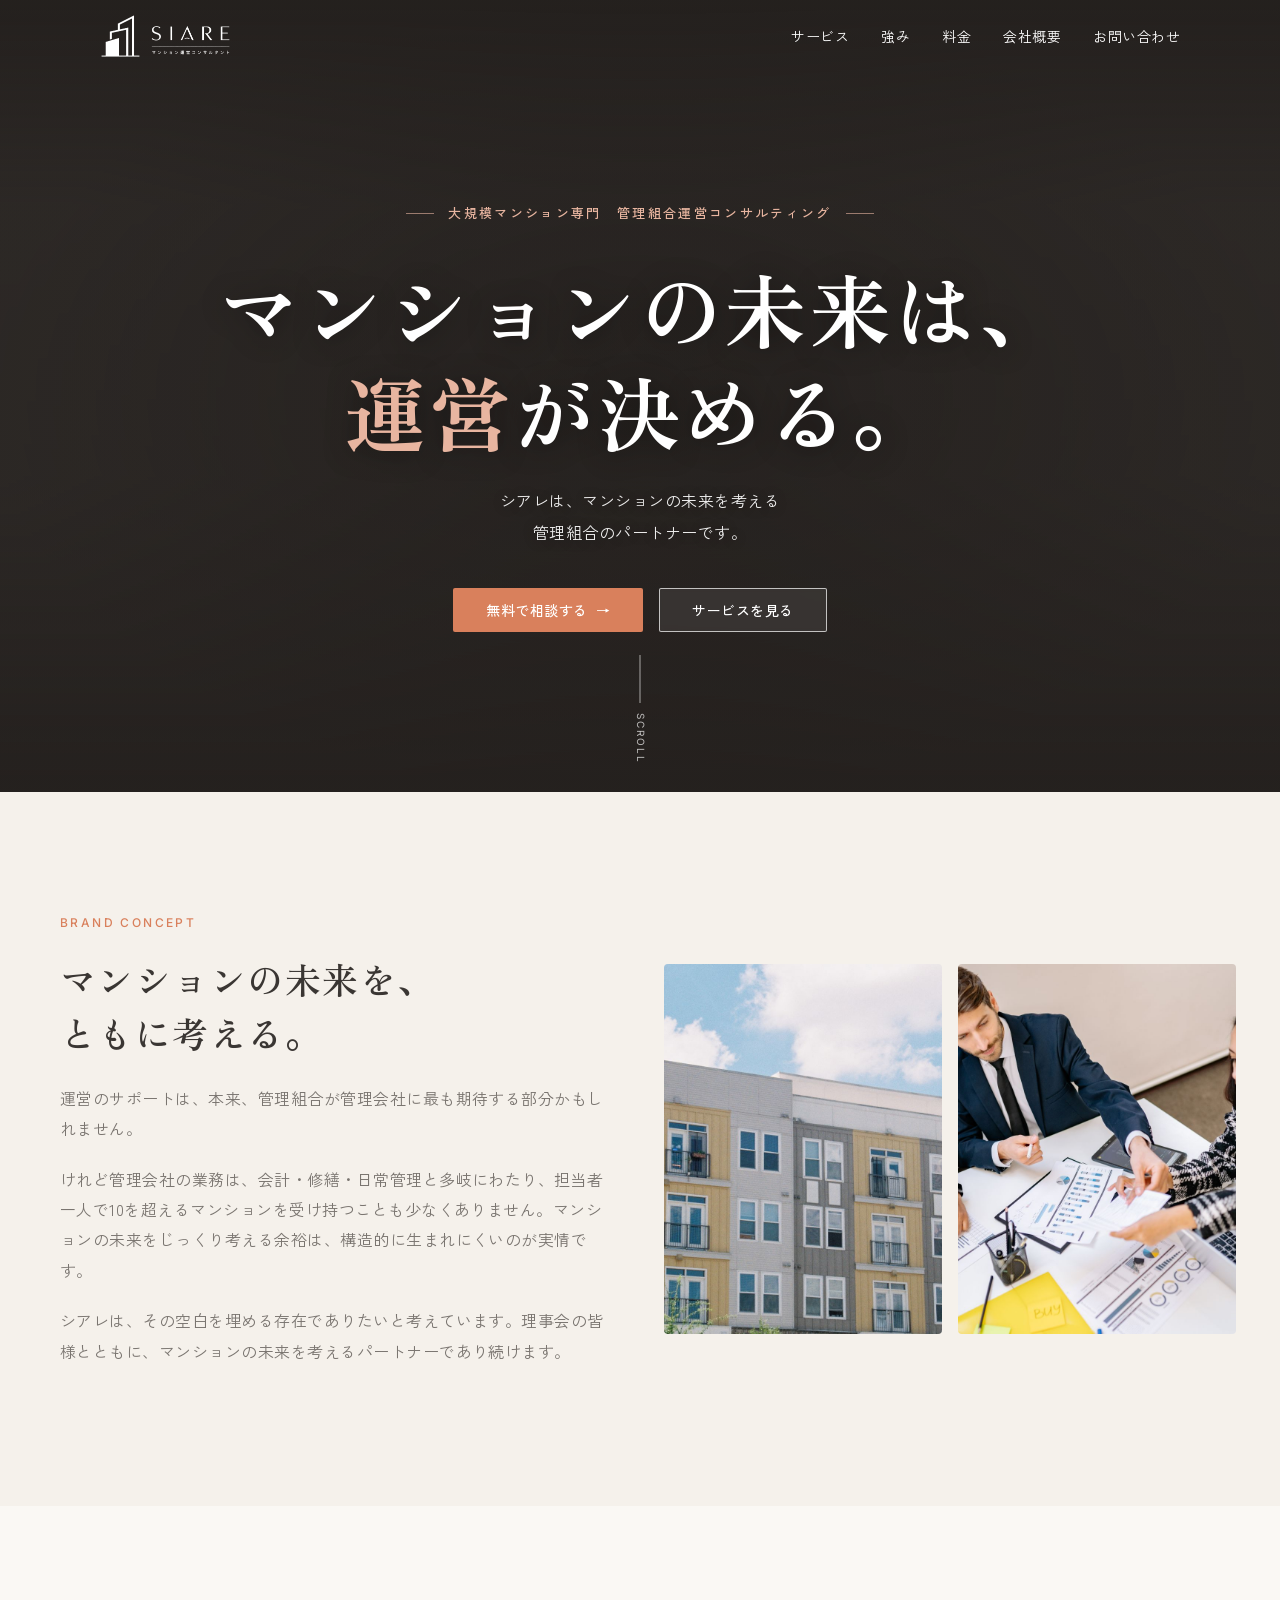
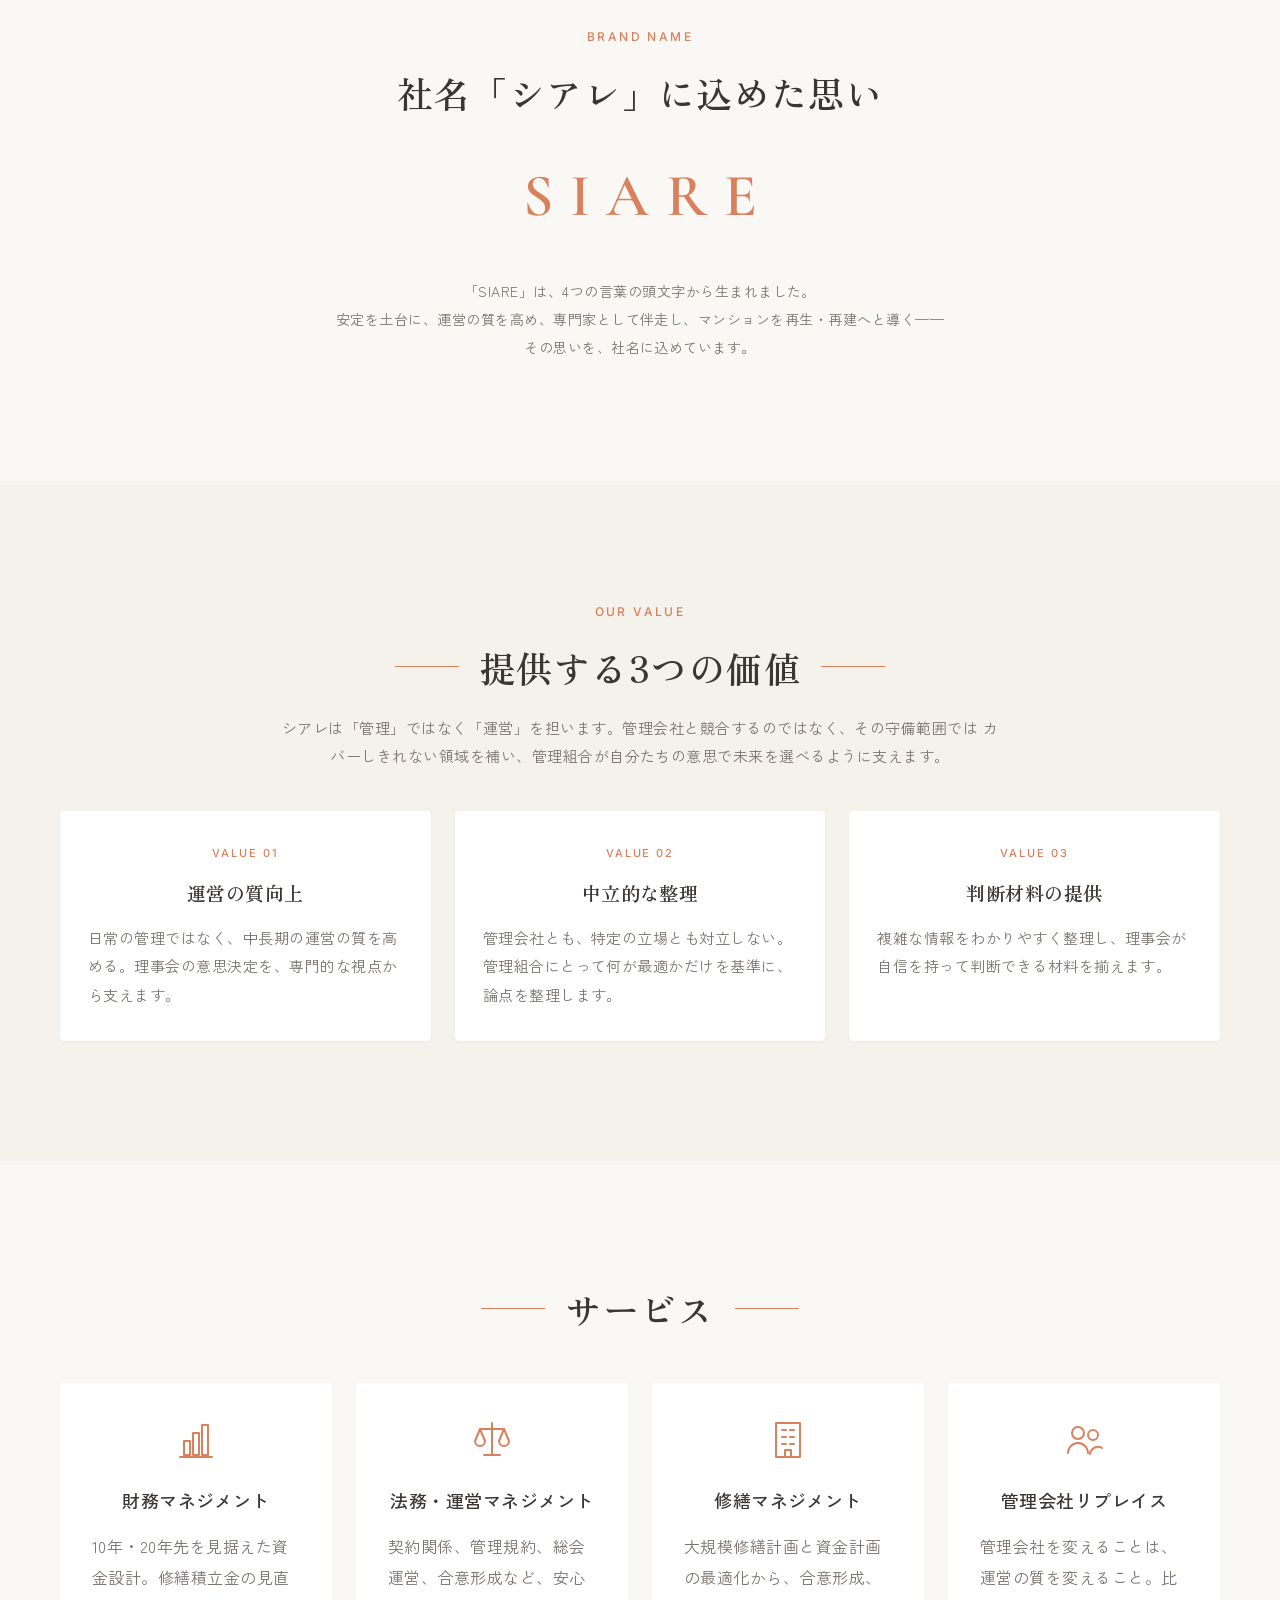
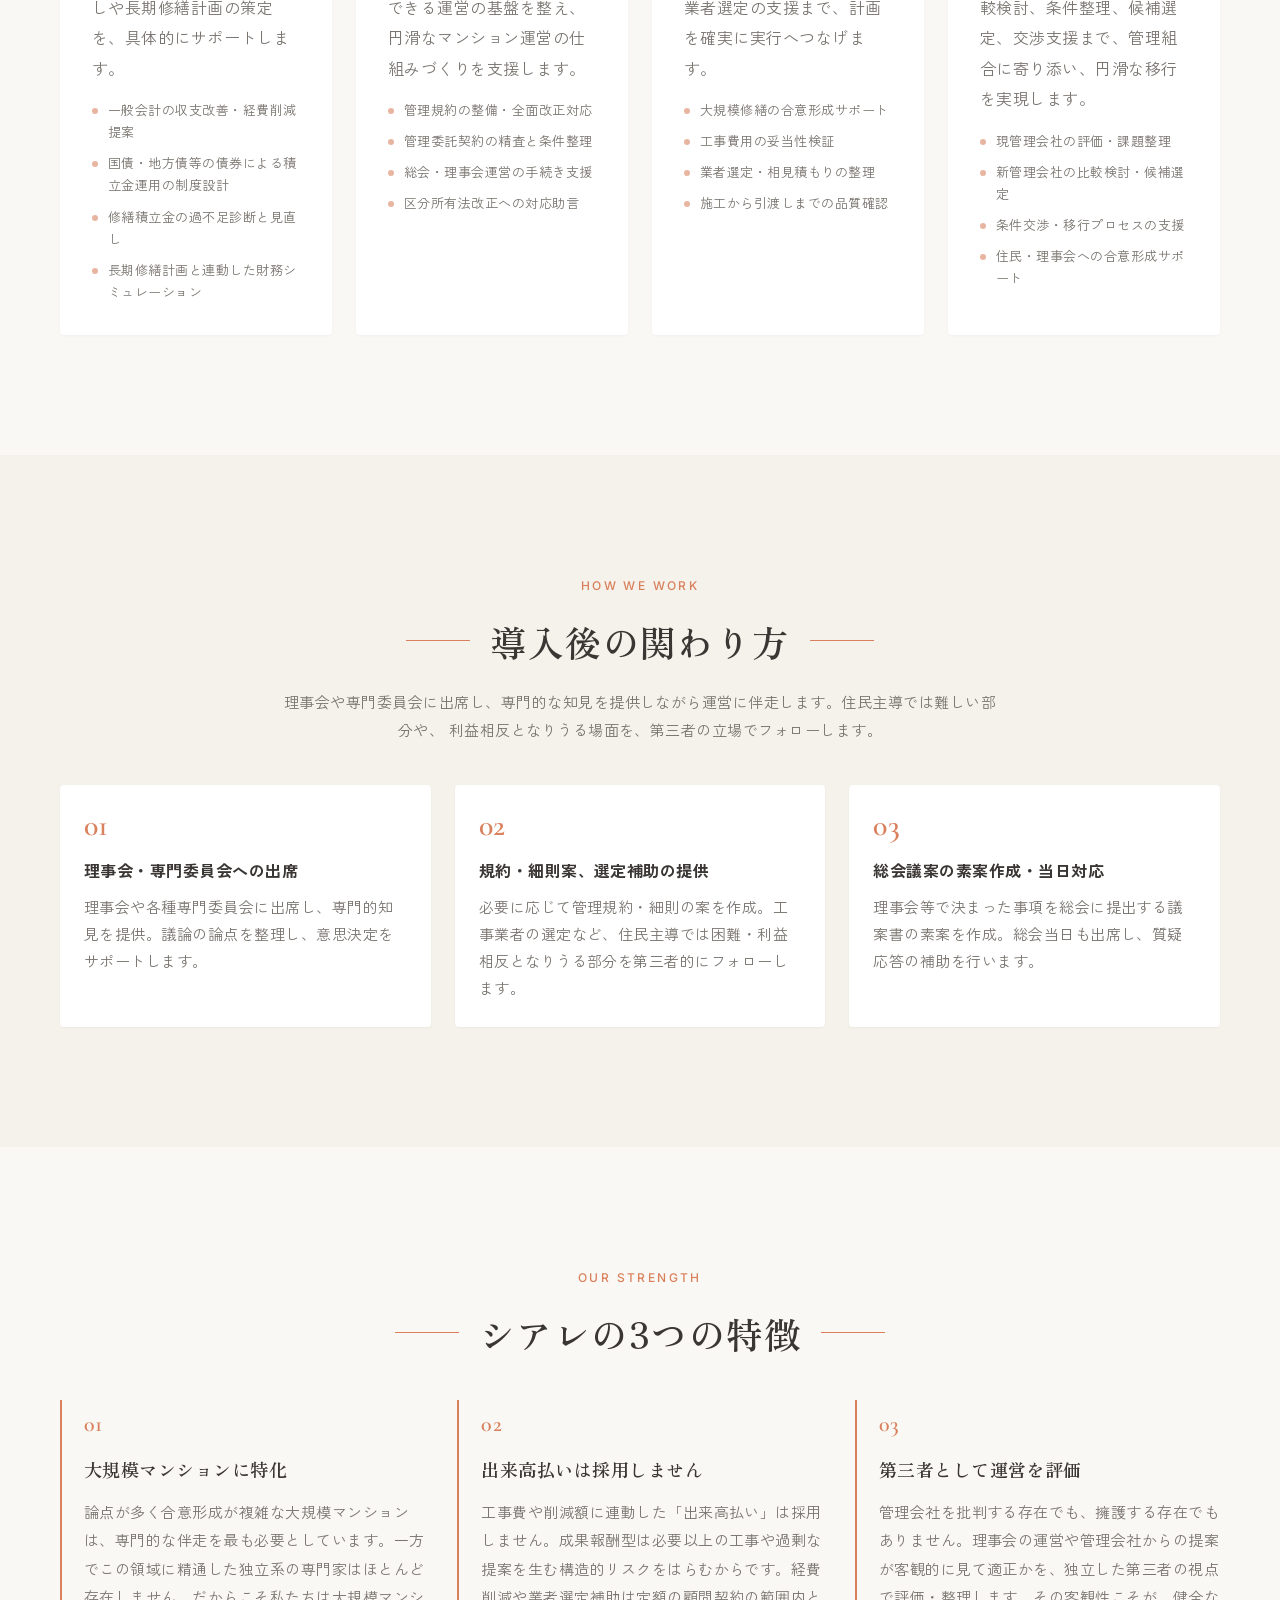
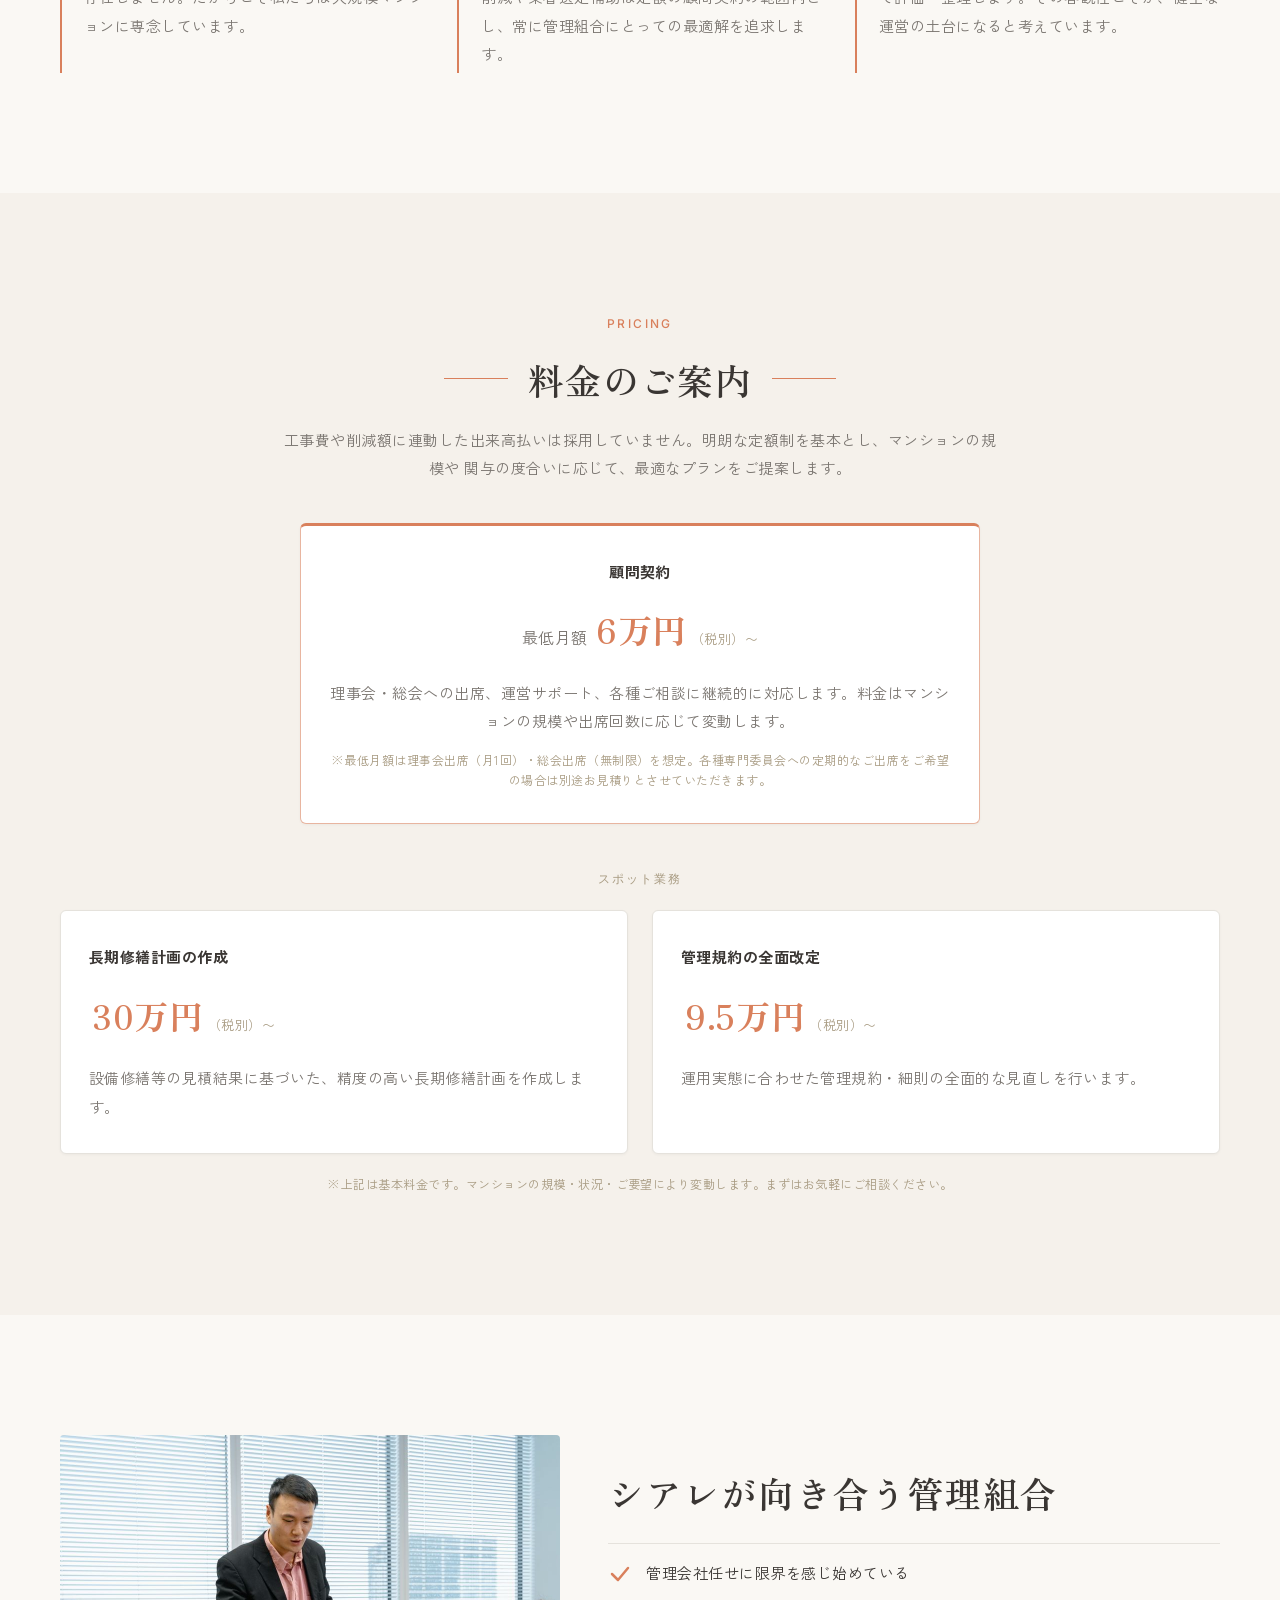
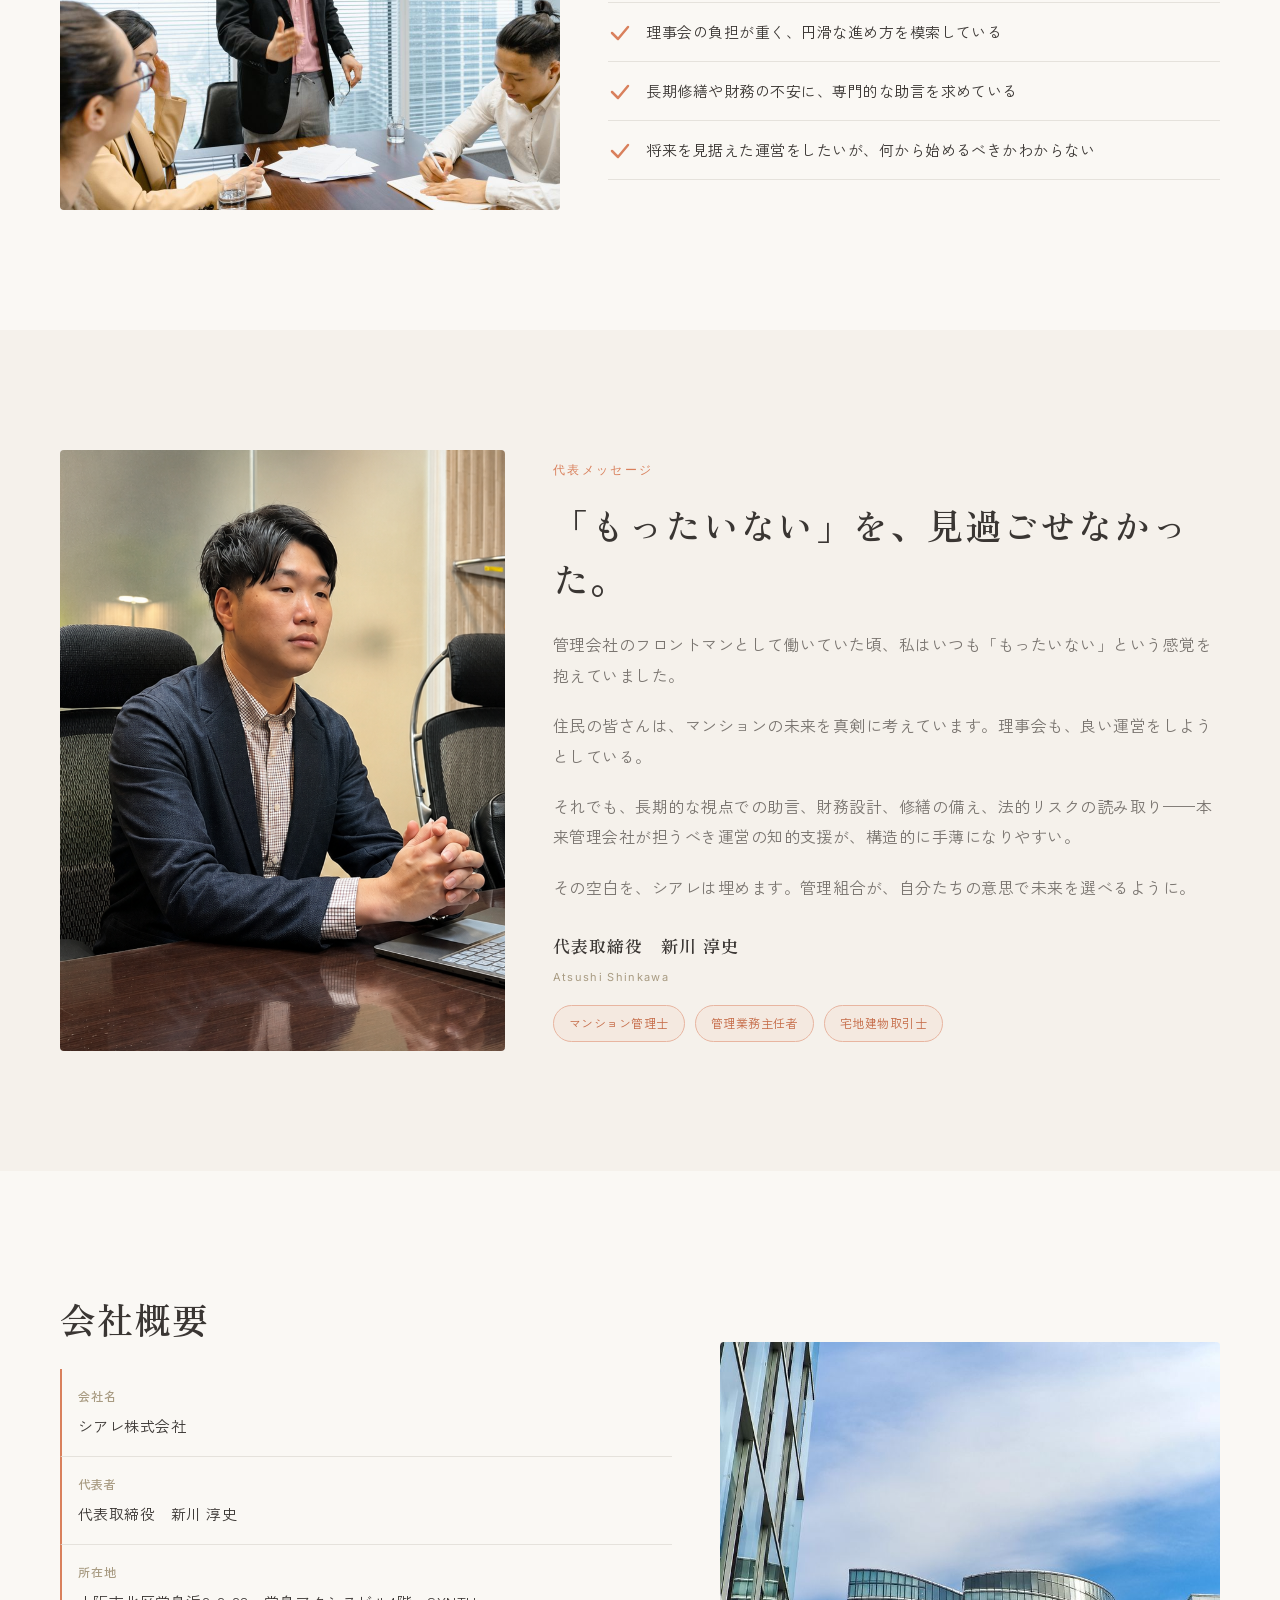
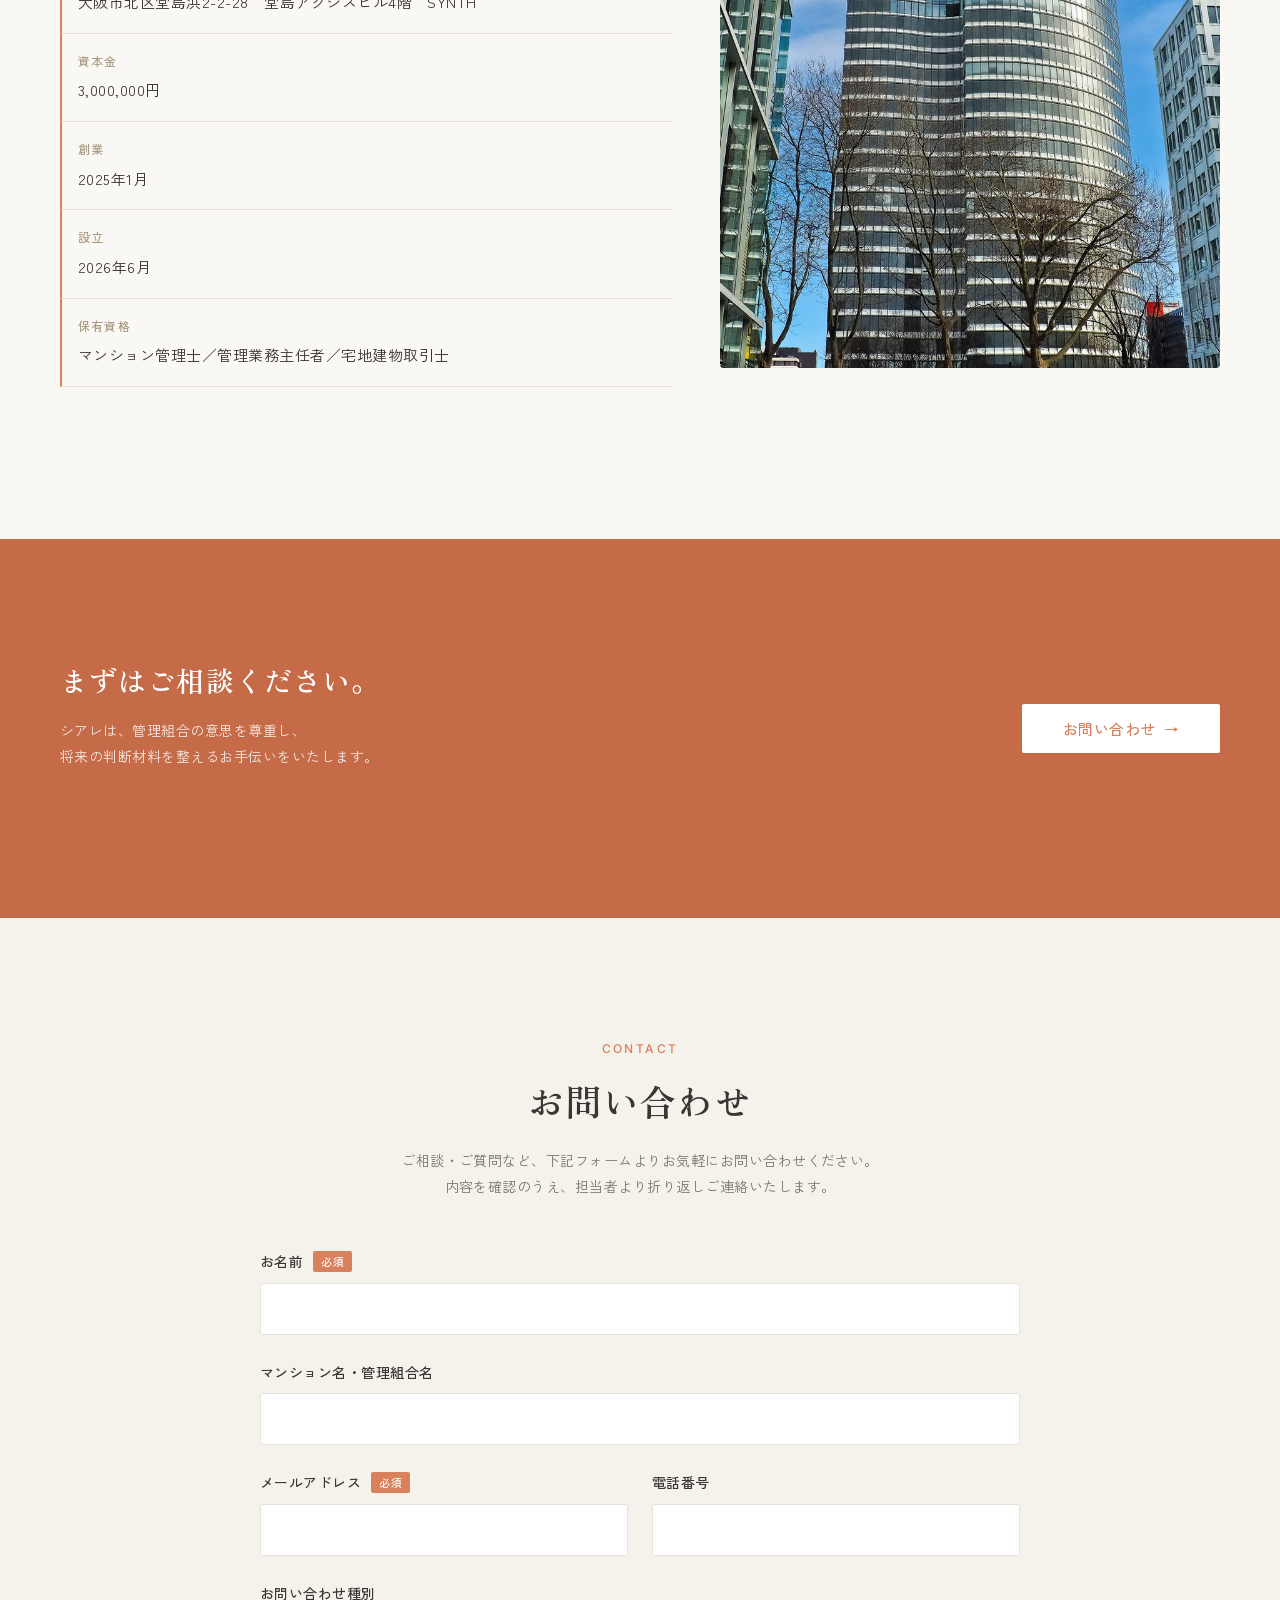
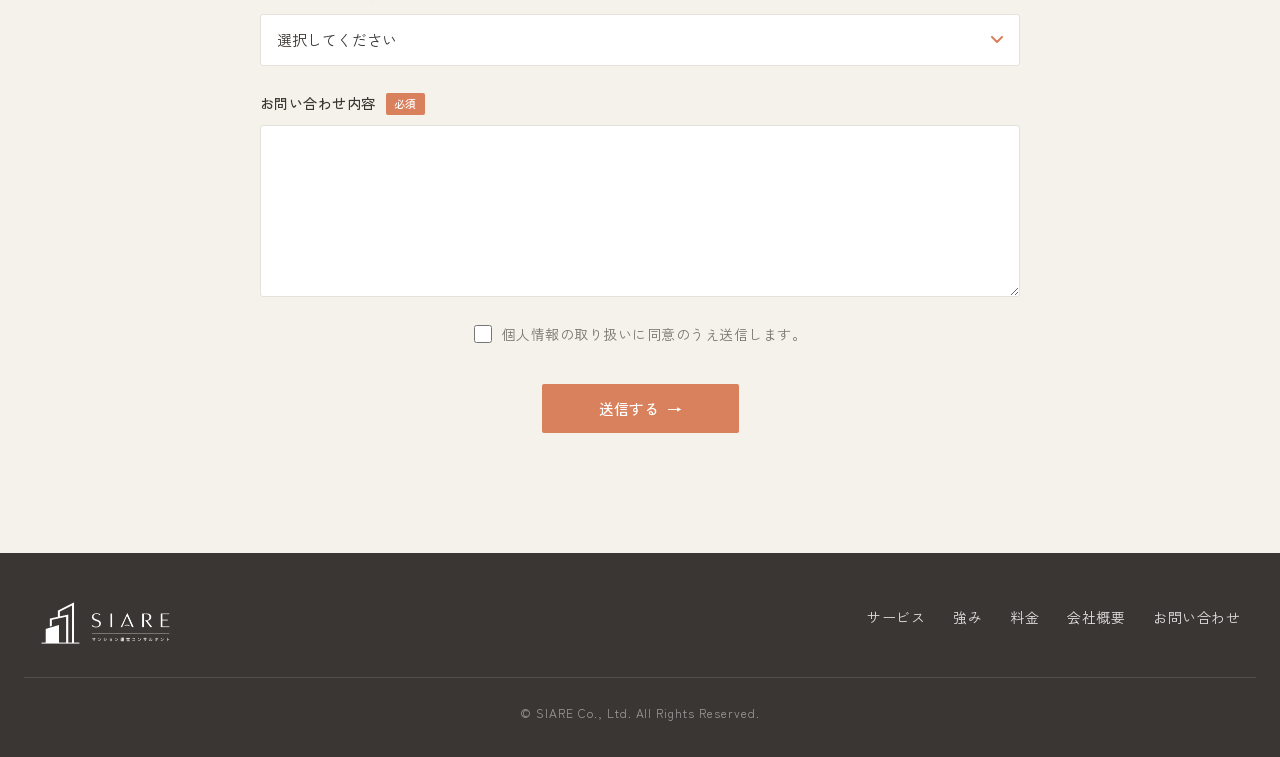
==== index.html @ 19bde60e "feat: 営業資料の内容反映・実画像差し替え・ヒーロー刷新 サイト全体を営業資料の内容に合わせて拡充し、実素材・ロゴを反映。  - セクション追加: 社名の由来 / 提供する3つの価値 / 導入後の" ====
<!DOCTYPE html>
<html lang="ja">
<head>
  <meta charset="UTF-8">
  <meta name="viewport" content="width=device-width, initial-scale=1.0">
  <title>シアレ株式会社 | マンション運営コンサルタント</title>
  <meta name="description" content="シアレ株式会社は、財務・法務・修繕の三軸からマンション管理組合の運営を総合的に支えるコンサルティング会社です。">

  <!-- Google Fonts -->
  <link rel="preconnect" href="https://fonts.googleapis.com">
  <link rel="preconnect" href="https://fonts.gstatic.com" crossorigin>
  <link href="https://fonts.googleapis.com/css2?family=Cormorant+Garamond:wght@400;500;600&family=Inter:wght@400;500&family=Zen+Kaku+Gothic+New:wght@400;500;700&family=Zen+Old+Mincho:wght@400;500;600;700&display=swap" rel="stylesheet">

  <link rel="stylesheet" href="css/style.css">
</head>
<body>

  <!-- ============================================ -->
  <!-- ヘッダー（fixed）                            -->
  <!-- ============================================ -->
  <header class="site-header" id="site-header">
    <div class="site-header__inner">
      <a class="brand" href="#" aria-label="シアレ株式会社 トップへ">
        <img class="brand__img" src="images/logo.png" alt="SIARE マンション運営コンサルタント" width="1040" height="349">
      </a>

      <nav class="global-nav" id="global-nav" aria-label="メインナビゲーション">
        <ul class="global-nav__list">
          <li><a href="#service">サービス</a></li>
          <li><a href="#strength">強み</a></li>
          <li><a href="#pricing">料金</a></li>
          <li><a href="#company">会社概要</a></li>
          <li><a href="#contact">お問い合わせ</a></li>
        </ul>
      </nav>

      <button class="nav-toggle" id="nav-toggle" aria-label="メニューを開く" aria-expanded="false" aria-controls="global-nav">
        <span class="nav-toggle__bar"></span>
        <span class="nav-toggle__bar"></span>
        <span class="nav-toggle__bar"></span>
      </button>
    </div>
  </header>
  <!-- /ヘッダー -->

  <main>

    <!-- ============================================ -->
    <!-- ヒーローセクション                            -->
    <!-- ============================================ -->
    <section class="hero" id="hero">
      <!-- 背景スライドショー（クロスフェード）。画像は images/hero-1〜4.jpg を差し替えるだけで変更可 -->
      <div class="hero__bg" aria-hidden="true">
        <img class="hero__slide" src="images/hero-1.jpg" alt="">
        <img class="hero__slide" src="images/hero-2.jpg" alt="">
        <img class="hero__slide" src="images/hero-3.jpg" alt="">
        <img class="hero__slide" src="images/hero-4.jpg" alt="">
      </div>
      <div class="hero__overlay" aria-hidden="true"></div>

      <div class="hero__inner">
        <div class="hero__text">
          <p class="hero__eyebrow">大規模マンション専門　管理組合運営コンサルティング</p>
          <h1 class="hero__heading">マンションの未来は、<br><span class="kw">運営</span>が決める。</h1>
          <p class="hero__lead">シアレは、マンションの未来を考える<br class="hero__lead-br">管理組合のパートナーです。</p>
          <div class="hero__actions">
            <a class="btn btn--primary" href="#contact">無料で相談する <span aria-hidden="true">→</span></a>
            <a class="btn btn--hero-ghost" href="#service">サービスを見る</a>
          </div>
        </div>
      </div>

      <a class="hero__scroll" href="#concept" aria-label="次のセクションへスクロール">
        <span class="hero__scroll-line" aria-hidden="true"></span>
        <span class="hero__scroll-text">SCROLL</span>
      </a>
    </section>
    <!-- /ヒーローセクション -->

    <!-- ============================================ -->
    <!-- ブランドコンセプト                            -->
    <!-- ============================================ -->
    <section class="concept" id="concept">
      <div class="concept__inner">
        <div class="concept__text">
          <p class="label">BRAND CONCEPT</p>
          <h2 class="section-heading section-heading--left">マンションの未来を、<br>ともに考える。</h2>
          <p class="concept__body">
            運営のサポートは、本来、管理組合が管理会社に最も期待する部分かもしれません。
          </p>
          <p class="concept__body">
            けれど管理会社の業務は、会計・修繕・日常管理と多岐にわたり、担当者一人で10を超えるマンションを受け持つことも少なくありません。マンションの未来をじっくり考える余裕は、構造的に生まれにくいのが実情です。
          </p>
          <p class="concept__body">
            シアレは、その空白を埋める存在でありたいと考えています。理事会の皆様とともに、マンションの未来を考えるパートナーであり続けます。
          </p>
        </div>
        <div class="concept__images">
          <img src="images/concept-1.jpg" alt="マンションの外観" width="750" height="1000" loading="lazy">
          <img src="images/concept-2.jpg" alt="資料をもとに運営を話し合う様子" width="750" height="1000" loading="lazy">
        </div>
      </div>
    </section>
    <!-- /ブランドコンセプト -->

    <!-- ============================================ -->
    <!-- 社名に込めた思い（BRAND NAME）               -->
    <!-- ============================================ -->
    <section class="brand-story" id="brand-story">
      <div class="brand-story__inner">
        <p class="label">BRAND NAME</p>
        <h2 class="section-heading">社名「シアレ」に込めた思い</h2>
        <p class="brand-story__letters" aria-hidden="true">SIARE</p>
        <p class="brand-story__body">
          「SIARE」は、4つの言葉の頭文字から生まれました。<br>
          安定を土台に、運営の質を高め、専門家として伴走し、マンションを再生・再建へと導く——<br>
          その思いを、社名に込めています。
        </p>
      </div>
    </section>
    <!-- /社名に込めた思い -->

    <!-- ============================================ -->
    <!-- 提供する3つの価値（OUR VALUE）               -->
    <!-- ============================================ -->
    <section class="value" id="value">
      <div class="value__inner">
        <div class="section-head">
          <p class="label">OUR VALUE</p>
          <h2 class="section-heading section-heading--ruled"><span>提供する3つの価値</span></h2>
          <p class="section-lead">
            シアレは「管理」ではなく「運営」を担います。管理会社と競合するのではなく、その守備範囲では
            カバーしきれない領域を補い、管理組合が自分たちの意思で未来を選べるように支えます。
          </p>
        </div>
        <div class="value__grid">
          <article class="value-item">
            <p class="value-item__label">VALUE 01</p>
            <h3 class="value-item__title">運営の質向上</h3>
            <p class="value-item__body">日常の管理ではなく、中長期の運営の質を高める。理事会の意思決定を、専門的な視点から支えます。</p>
          </article>
          <article class="value-item">
            <p class="value-item__label">VALUE 02</p>
            <h3 class="value-item__title">中立的な整理</h3>
            <p class="value-item__body">管理会社とも、特定の立場とも対立しない。管理組合にとって何が最適かだけを基準に、論点を整理します。</p>
          </article>
          <article class="value-item">
            <p class="value-item__label">VALUE 03</p>
            <h3 class="value-item__title">判断材料の提供</h3>
            <p class="value-item__body">複雑な情報をわかりやすく整理し、理事会が自信を持って判断できる材料を揃えます。</p>
          </article>
        </div>
      </div>
    </section>
    <!-- /提供する3つの価値 -->

    <!-- ============================================ -->
    <!-- サービス（4カード）                          -->
    <!-- ============================================ -->
    <section class="service" id="service">
      <div class="service__inner">
        <h2 class="section-heading section-heading--ruled"><span>サービス</span></h2>

        <div class="service__grid">

          <!-- カード1 -->
          <article class="card">
            <div class="card__icon" aria-hidden="true">
              <!-- 棒グラフ -->
              <svg viewBox="0 0 48 48" fill="none" stroke="currentColor" stroke-width="2" stroke-linecap="round" stroke-linejoin="round">
                <line x1="8" y1="42" x2="40" y2="42"></line>
                <rect x="12" y="26" width="6" height="14"></rect>
                <rect x="21" y="18" width="6" height="22"></rect>
                <rect x="30" y="10" width="6" height="30"></rect>
              </svg>
            </div>
            <h3 class="card__title">財務マネジメント</h3>
            <p class="card__body">
              10年・20年先を見据えた資金設計。修繕積立金の見直しや長期修繕計画の策定を、具体的にサポートします。
            </p>
            <ul class="card__list">
              <li>一般会計の収支改善・経費削減提案</li>
              <li>国債・地方債等の債券による積立金運用の制度設計</li>
              <li>修繕積立金の過不足診断と見直し</li>
              <li>長期修繕計画と連動した財務シミュレーション</li>
            </ul>
          </article>

          <!-- カード2 -->
          <article class="card">
            <div class="card__icon" aria-hidden="true">
              <!-- 天秤 -->
              <svg viewBox="0 0 48 48" fill="none" stroke="currentColor" stroke-width="2" stroke-linecap="round" stroke-linejoin="round">
                <line x1="24" y1="8" x2="24" y2="40"></line>
                <line x1="12" y1="14" x2="36" y2="14"></line>
                <line x1="16" y1="40" x2="32" y2="40"></line>
                <path d="M12 14 L7 26 a5 5 0 0 0 10 0 Z"></path>
                <path d="M36 14 L31 26 a5 5 0 0 0 10 0 Z"></path>
              </svg>
            </div>
            <h3 class="card__title">法務・運営マネジメント</h3>
            <p class="card__body">
              契約関係、管理規約、総会運営、合意形成など、安心できる運営の基盤を整え、円滑なマンション運営の仕組みづくりを支援します。
            </p>
            <ul class="card__list">
              <li>管理規約の整備・全面改正対応</li>
              <li>管理委託契約の精査と条件整理</li>
              <li>総会・理事会運営の手続き支援</li>
              <li>区分所有法改正への対応助言</li>
            </ul>
          </article>

          <!-- カード3 -->
          <article class="card">
            <div class="card__icon" aria-hidden="true">
              <!-- ビル -->
              <svg viewBox="0 0 48 48" fill="none" stroke="currentColor" stroke-width="2" stroke-linecap="round" stroke-linejoin="round">
                <rect x="12" y="8" width="24" height="34"></rect>
                <line x1="18" y1="15" x2="22" y2="15"></line>
                <line x1="26" y1="15" x2="30" y2="15"></line>
                <line x1="18" y1="22" x2="22" y2="22"></line>
                <line x1="26" y1="22" x2="30" y2="22"></line>
                <line x1="18" y1="29" x2="22" y2="29"></line>
                <line x1="26" y1="29" x2="30" y2="29"></line>
                <rect x="21" y="35" width="6" height="7"></rect>
              </svg>
            </div>
            <h3 class="card__title">修繕マネジメント</h3>
            <p class="card__body">
              大規模修繕計画と資金計画の最適化から、合意形成、業者選定の支援まで、計画を確実に実行へつなげます。
            </p>
            <ul class="card__list">
              <li>大規模修繕の合意形成サポート</li>
              <li>工事費用の妥当性検証</li>
              <li>業者選定・相見積もりの整理</li>
              <li>施工から引渡しまでの品質確認</li>
            </ul>
          </article>

          <!-- カード4 -->
          <article class="card">
            <div class="card__icon" aria-hidden="true">
              <!-- 人物複数 -->
              <svg viewBox="0 0 48 48" fill="none" stroke="currentColor" stroke-width="2" stroke-linecap="round" stroke-linejoin="round">
                <circle cx="18" cy="18" r="6"></circle>
                <path d="M8 38 a10 10 0 0 1 20 0"></path>
                <circle cx="33" cy="20" r="5"></circle>
                <path d="M30 39 a8 8 0 0 1 12 -6"></path>
              </svg>
            </div>
            <h3 class="card__title">管理会社リプレイス</h3>
            <p class="card__body">
              管理会社を変えることは、運営の質を変えること。比較検討、条件整理、候補選定、交渉支援まで、管理組合に寄り添い、円滑な移行を実現します。
            </p>
            <ul class="card__list">
              <li>現管理会社の評価・課題整理</li>
              <li>新管理会社の比較検討・候補選定</li>
              <li>条件交渉・移行プロセスの支援</li>
              <li>住民・理事会への合意形成サポート</li>
            </ul>
          </article>

        </div>
      </div>
    </section>
    <!-- /サービス -->

    <!-- ============================================ -->
    <!-- 導入後の関わり方（HOW WE WORK）              -->
    <!-- ============================================ -->
    <section class="flow" id="flow">
      <div class="flow__inner">
        <div class="section-head">
          <p class="label">HOW WE WORK</p>
          <h2 class="section-heading section-heading--ruled"><span>導入後の関わり方</span></h2>
          <p class="section-lead">
            理事会や専門委員会に出席し、専門的な知見を提供しながら運営に伴走します。住民主導では難しい部分や、
            利益相反となりうる場面を、第三者の立場でフォローします。
          </p>
        </div>
        <div class="flow__steps">
          <article class="flow-step">
            <p class="flow-step__num">01</p>
            <div class="flow-step__body">
              <h3 class="flow-step__title">理事会・専門委員会への出席</h3>
              <p class="flow-step__text">理事会や各種専門委員会に出席し、専門的知見を提供。議論の論点を整理し、意思決定をサポートします。</p>
            </div>
          </article>
          <article class="flow-step">
            <p class="flow-step__num">02</p>
            <div class="flow-step__body">
              <h3 class="flow-step__title">規約・細則案、選定補助の提供</h3>
              <p class="flow-step__text">必要に応じて管理規約・細則の案を作成。工事業者の選定など、住民主導では困難・利益相反となりうる部分を第三者的にフォローします。</p>
            </div>
          </article>
          <article class="flow-step">
            <p class="flow-step__num">03</p>
            <div class="flow-step__body">
              <h3 class="flow-step__title">総会議案の素案作成・当日対応</h3>
              <p class="flow-step__text">理事会等で決まった事項を総会に提出する議案書の素案を作成。総会当日も出席し、質疑応答の補助を行います。</p>
            </div>
          </article>
        </div>
      </div>
    </section>
    <!-- /導入後の関わり方 -->

    <!-- ============================================ -->
    <!-- シアレの3つの特徴（OUR STRENGTH）            -->
    <!-- ============================================ -->
    <section class="strength" id="strength">
      <div class="strength__inner">
        <div class="section-head">
          <p class="label">OUR STRENGTH</p>
          <h2 class="section-heading section-heading--ruled"><span>シアレの3つの特徴</span></h2>
        </div>
        <div class="strength__grid">
          <article class="strength-item">
            <p class="strength-item__num">01</p>
            <h3 class="strength-item__title">大規模マンションに特化</h3>
            <p class="strength-item__body">論点が多く合意形成が複雑な大規模マンションは、専門的な伴走を最も必要としています。一方でこの領域に精通した独立系の専門家はほとんど存在しません。だからこそ私たちは大規模マンションに専念しています。</p>
          </article>
          <article class="strength-item">
            <p class="strength-item__num">02</p>
            <h3 class="strength-item__title">出来高払いは採用しません</h3>
            <p class="strength-item__body">工事費や削減額に連動した「出来高払い」は採用しません。成果報酬型は必要以上の工事や過剰な提案を生む構造的リスクをはらむからです。経費削減や業者選定補助は定額の顧問契約の範囲内とし、常に管理組合にとっての最適解を追求します。</p>
          </article>
          <article class="strength-item">
            <p class="strength-item__num">03</p>
            <h3 class="strength-item__title">第三者として運営を評価</h3>
            <p class="strength-item__body">管理会社を批判する存在でも、擁護する存在でもありません。理事会の運営や管理会社からの提案が客観的に見て適正かを、独立した第三者の視点で評価・整理します。その客観性こそが、健全な運営の土台になると考えています。</p>
          </article>
        </div>
      </div>
    </section>
    <!-- /シアレの3つの特徴 -->

    <!-- ============================================ -->
    <!-- 料金のご案内（PRICING）                      -->
    <!-- ============================================ -->
    <section class="pricing" id="pricing">
      <div class="pricing__inner">
        <div class="section-head">
          <p class="label">PRICING</p>
          <h2 class="section-heading section-heading--ruled"><span>料金のご案内</span></h2>
          <p class="section-lead">
            工事費や削減額に連動した出来高払いは採用していません。明朗な定額制を基本とし、マンションの規模や
            関与の度合いに応じて、最適なプランをご提案します。
          </p>
        </div>

        <div class="pricing-card pricing-card--primary">
          <p class="pricing-card__label">顧問契約</p>
          <p class="pricing-card__price">最低月額 <strong>6万円</strong><span class="pricing-card__tax">（税別）〜</span></p>
          <p class="pricing-card__desc">理事会・総会への出席、運営サポート、各種ご相談に継続的に対応します。料金はマンションの規模や出席回数に応じて変動します。</p>
          <p class="pricing-card__note">※最低月額は理事会出席（月1回）・総会出席（無制限）を想定。各種専門委員会への定期的なご出席をご希望の場合は別途お見積りとさせていただきます。</p>
        </div>

        <p class="pricing__subhead">スポット業務</p>
        <div class="pricing__spot">
          <div class="pricing-card">
            <p class="pricing-card__label">長期修繕計画の作成</p>
            <p class="pricing-card__price"><strong>30万円</strong><span class="pricing-card__tax">（税別）〜</span></p>
            <p class="pricing-card__desc">設備修繕等の見積結果に基づいた、精度の高い長期修繕計画を作成します。</p>
          </div>
          <div class="pricing-card">
            <p class="pricing-card__label">管理規約の全面改定</p>
            <p class="pricing-card__price"><strong>9.5万円</strong><span class="pricing-card__tax">（税別）〜</span></p>
            <p class="pricing-card__desc">運用実態に合わせた管理規約・細則の全面的な見直しを行います。</p>
          </div>
        </div>
        <p class="pricing__footnote">※上記は基本料金です。マンションの規模・状況・ご要望により変動します。まずはお気軽にご相談ください。</p>
      </div>
    </section>
    <!-- /料金のご案内 -->

    <!-- ============================================ -->
    <!-- シアレが向き合う管理組合                      -->
    <!-- ============================================ -->
    <section class="target" id="target">
      <div class="target__inner">
        <div class="target__image">
          <img src="images/target.jpg" alt="理事会・管理組合の打ち合わせの様子" width="1000" height="750" loading="lazy">
        </div>
        <div class="target__text">
          <h2 class="section-heading section-heading--left">シアレが向き合う管理組合</h2>
          <ul class="check-list">
            <li>
              <span class="check-list__icon" aria-hidden="true">
                <svg viewBox="0 0 24 24" fill="none" stroke="currentColor" stroke-width="2.5" stroke-linecap="round" stroke-linejoin="round"><polyline points="4 12 10 18 20 6"></polyline></svg>
              </span>
              <span>管理会社任せに限界を感じ始めている</span>
            </li>
            <li>
              <span class="check-list__icon" aria-hidden="true">
                <svg viewBox="0 0 24 24" fill="none" stroke="currentColor" stroke-width="2.5" stroke-linecap="round" stroke-linejoin="round"><polyline points="4 12 10 18 20 6"></polyline></svg>
              </span>
              <span>理事会の負担が重く、円滑な進め方を模索している</span>
            </li>
            <li>
              <span class="check-list__icon" aria-hidden="true">
                <svg viewBox="0 0 24 24" fill="none" stroke="currentColor" stroke-width="2.5" stroke-linecap="round" stroke-linejoin="round"><polyline points="4 12 10 18 20 6"></polyline></svg>
              </span>
              <span>長期修繕や財務の不安に、専門的な助言を求めている</span>
            </li>
            <li>
              <span class="check-list__icon" aria-hidden="true">
                <svg viewBox="0 0 24 24" fill="none" stroke="currentColor" stroke-width="2.5" stroke-linecap="round" stroke-linejoin="round"><polyline points="4 12 10 18 20 6"></polyline></svg>
              </span>
              <span>将来を見据えた運営をしたいが、何から始めるべきかわからない</span>
            </li>
          </ul>
        </div>
      </div>
    </section>
    <!-- /シアレが向き合う管理組合 -->

    <!-- ============================================ -->
    <!-- 代表メッセージ                               -->
    <!-- ============================================ -->
    <section class="message" id="message">
      <div class="message__inner">
        <div class="message__image">
          <img src="images/ceo.png" alt="代表取締役　新川 淳史" width="719" height="971" loading="lazy">
        </div>
        <div class="message__text">
          <p class="label">代表メッセージ</p>
          <h2 class="section-heading section-heading--left">「もったいない」を、見過ごせなかった。</h2>
          <p class="message__body">
            管理会社のフロントマンとして働いていた頃、私はいつも「もったいない」という感覚を抱えていました。
          </p>
          <p class="message__body">
            住民の皆さんは、マンションの未来を真剣に考えています。理事会も、良い運営をしようとしている。
          </p>
          <p class="message__body">
            それでも、長期的な視点での助言、財務設計、修繕の備え、法的リスクの読み取り——本来管理会社が担うべき運営の知的支援が、構造的に手薄になりやすい。
          </p>
          <p class="message__body">
            その空白を、シアレは埋めます。管理組合が、自分たちの意思で未来を選べるように。
          </p>
          <p class="message__sign">代表取締役　新川 淳史<span class="message__sign-en">Atsushi Shinkawa</span></p>
          <ul class="qualifications" aria-label="保有資格">
            <li>マンション管理士</li>
            <li>管理業務主任者</li>
            <li>宅地建物取引士</li>
          </ul>
        </div>
      </div>
    </section>
    <!-- /代表メッセージ -->

    <!-- ============================================ -->
    <!-- 会社概要                                     -->
    <!-- ============================================ -->
    <section class="company" id="company">
      <div class="company__inner">
        <div class="company__text">
          <h2 class="section-heading section-heading--left">会社概要</h2>
          <dl class="company__list">
            <div class="company__row">
              <dt>会社名</dt>
              <dd>シアレ株式会社</dd>
            </div>
            <div class="company__row">
              <dt>代表者</dt>
              <dd>代表取締役　新川 淳史</dd>
            </div>
            <div class="company__row">
              <dt>所在地</dt>
              <dd>大阪市北区堂島浜2-2-28　堂島アクシスビル4階　SYNTH</dd>
            </div>
            <div class="company__row">
              <dt>資本金</dt>
              <dd>3,000,000円</dd>
            </div>
            <div class="company__row">
              <dt>創業</dt>
              <dd>2025年1月</dd>
            </div>
            <div class="company__row">
              <dt>設立</dt>
              <dd>2026年6月</dd>
            </div>
            <div class="company__row">
              <dt>保有資格</dt>
              <dd>マンション管理士／管理業務主任者／宅地建物取引士</dd>
            </div>
          </dl>
        </div>
        <div class="company__image">
          <img src="images/company.jpg" alt="オフィスビルのイメージ" width="800" height="1000" loading="lazy">
        </div>
      </div>
    </section>
    <!-- /会社概要 -->

    <!-- ============================================ -->
    <!-- お問い合わせCTA                              -->
    <!-- ============================================ -->
    <section class="cta">
      <div class="cta__inner">
        <div class="cta__text">
          <h2 class="cta__heading">まずはご相談ください。</h2>
          <p class="cta__body">
            シアレは、管理組合の意思を尊重し、<br>
            将来の判断材料を整えるお手伝いをいたします。
          </p>
        </div>
        <div class="cta__action">
          <a class="btn btn--on-accent" href="#contact">お問い合わせ <span aria-hidden="true">→</span></a>
        </div>
      </div>
    </section>
    <!-- /お問い合わせCTA -->

    <!-- ============================================ -->
    <!-- 問い合わせフォーム                            -->
    <!-- ============================================ -->
    <section class="contact" id="contact">
      <div class="contact__inner">
        <header class="contact__head">
          <p class="label">CONTACT</p>
          <h2 class="section-heading">お問い合わせ</h2>
          <p class="contact__lead">
            ご相談・ご質問など、下記フォームよりお気軽にお問い合わせください。<br>
            内容を確認のうえ、担当者より折り返しご連絡いたします。
          </p>
        </header>

        <form class="contact-form" action="#" method="post" novalidate>
          <div class="form-row">
            <label class="form-label" for="cf-name">
              お名前 <span class="form-required">必須</span>
            </label>
            <input class="form-input" type="text" id="cf-name" name="name" autocomplete="name" required>
          </div>

          <div class="form-row">
            <label class="form-label" for="cf-building">マンション名・管理組合名</label>
            <input class="form-input" type="text" id="cf-building" name="building" autocomplete="organization">
          </div>

          <div class="form-grid">
            <div class="form-row">
              <label class="form-label" for="cf-email">
                メールアドレス <span class="form-required">必須</span>
              </label>
              <input class="form-input" type="email" id="cf-email" name="email" autocomplete="email" required>
            </div>

            <div class="form-row">
              <label class="form-label" for="cf-tel">電話番号</label>
              <input class="form-input" type="tel" id="cf-tel" name="tel" autocomplete="tel">
            </div>
          </div>

          <div class="form-row">
            <label class="form-label" for="cf-subject">お問い合わせ種別</label>
            <select class="form-input form-select" id="cf-subject" name="subject">
              <option value="">選択してください</option>
              <option value="financial">財務マネジメントについて</option>
              <option value="legal">法務・運営マネジメントについて</option>
              <option value="repair">修繕マネジメントについて</option>
              <option value="replace">管理会社リプレイスについて</option>
              <option value="other">その他</option>
            </select>
          </div>

          <div class="form-row">
            <label class="form-label" for="cf-message">
              お問い合わせ内容 <span class="form-required">必須</span>
            </label>
            <textarea class="form-input form-textarea" id="cf-message" name="message" rows="6" required></textarea>
          </div>

          <div class="form-consent">
            <label class="form-consent__label">
              <input type="checkbox" name="consent" required>
              <span>個人情報の取り扱いに同意のうえ送信します。</span>
            </label>
          </div>

          <div class="form-actions">
            <button class="btn btn--primary btn--submit" type="submit">
              送信する <span aria-hidden="true">→</span>
            </button>
          </div>
        </form>
      </div>
    </section>
    <!-- /問い合わせフォーム -->

  </main>

  <!-- ============================================ -->
  <!-- フッター                                     -->
  <!-- ============================================ -->
  <footer class="site-footer">
    <div class="site-footer__inner">
      <div class="site-footer__brand">
        <img class="brand__img brand__img--footer" src="images/logo.png" alt="SIARE マンション運営コンサルタント" width="1040" height="349">
      </div>
      <nav class="footer-nav" aria-label="フッターナビゲーション">
        <ul class="footer-nav__list">
          <li><a href="#service">サービス</a></li>
          <li><a href="#strength">強み</a></li>
          <li><a href="#pricing">料金</a></li>
          <li><a href="#company">会社概要</a></li>
          <li><a href="#contact">お問い合わせ</a></li>
        </ul>
      </nav>
    </div>
    <p class="site-footer__copyright">© SIARE Co., Ltd. All Rights Reserved.</p>
  </footer>
  <!-- /フッター -->

  <script src="js/main.js"></script>
</body>
</html>
---- css/style.css ----
/* ============================================ */
/* CSS変数（デザインシステム）                   */
/* ============================================ */
:root {
  /* メインカラー */
  --color-terracotta:        #D9805C;  /* メインアクセント */
  --color-terracotta-dark:   #C56B47;  /* ホバー・強調 */
  --color-terracotta-light:  #E8B5A0;  /* 区切り・淡いアクセント */

  /* 背景 */
  --color-bg-main:           #FAF8F4;  /* メイン背景 */
  --color-bg-section:        #F5F1EB;  /* セクション区切り背景 */
  --color-bg-card:           #FFFFFF;  /* カード背景 */

  /* テキスト */
  --color-text-primary:      #3A3633;  /* 本文・見出し */
  --color-text-secondary:    #7A7570;  /* サブテキスト */
  --color-text-muted:        #A89B82;  /* ラベル・補助 */

  /* ライン */
  --color-line-light:        #E5E2DC;  /* 境界線 */
  --color-line-accent:       #D9805C;  /* アクセント線 */

  /* チャコール（フッター等） */
  --color-charcoal:          #3A3633;

  /* フォントファミリー */
  --font-jp: 'Zen Kaku Gothic New', 'Hiragino Kaku Gothic ProN', 'Hiragino Sans', sans-serif;
  --font-jp-serif: 'Zen Old Mincho', 'Hiragino Mincho ProN', 'YuMincho', 'Yu Mincho', serif;
  --font-en-serif: 'Cormorant Garamond', 'Playfair Display', Georgia, serif;
  --font-en-sans: 'Inter', 'Helvetica Neue', Arial, sans-serif;

  /* レイアウト */
  --content-max: 1200px;
  --header-height: 72px;
}

/* ============================================ */
/* リセット                                      */
/* ============================================ */
*,
*::before,
*::after {
  box-sizing: border-box;
  margin: 0;
  padding: 0;
}

html {
  scroll-behavior: smooth;
  scroll-padding-top: var(--header-height);
}

img {
  max-width: 100%;
  height: auto;
  display: block;
}

ul {
  list-style: none;
}

a {
  text-decoration: none;
  color: inherit;
}

button {
  font-family: inherit;
  cursor: pointer;
  border: none;
  background: none;
}

/* ============================================ */
/* ベース・タイポグラフィ                         */
/* ============================================ */
body {
  font-family: var(--font-jp);
  color: var(--color-text-primary);
  background-color: var(--color-bg-main);
  line-height: 1.9;
  font-size: 14px;
  font-weight: 400;
  letter-spacing: 0.03em;
  -webkit-font-smoothing: antialiased;
  text-rendering: optimizeLegibility;
}

/* 小ラベル（英文） */
.label {
  font-family: var(--font-en-sans);
  color: var(--color-terracotta);
  font-size: 12px;
  letter-spacing: 0.2em;
  font-weight: 500;
  text-transform: uppercase;
  margin-bottom: 16px;
}

/* セクション見出し */
.section-heading {
  font-family: var(--font-jp-serif);
  font-size: 25px;
  font-weight: 600;
  line-height: 1.5;
  letter-spacing: 0.04em;
  color: var(--color-text-primary);
}

.section-heading--left {
  margin-bottom: 24px;
}

/* 罫線付き中央見出し（─── サービス ───） */
.section-heading--ruled {
  text-align: center;
  margin-bottom: 48px;
  display: flex;
  align-items: center;
  justify-content: center;
  gap: 20px;
}

.section-heading--ruled span {
  white-space: nowrap;
}

.section-heading--ruled::before,
.section-heading--ruled::after {
  content: "";
  display: block;
  width: 48px;
  height: 1px;
  background-color: var(--color-terracotta);
}

/* 共通インナー（最大幅・中央寄せ） */
.hero__inner,
.concept__inner,
.service__inner,
.target__inner,
.message__inner,
.company__inner,
.cta__inner,
.site-footer__inner {
  max-width: var(--content-max);
  margin-inline: auto;
}

/* セクション共通の余白（モバイル） */
.concept,
.service,
.target,
.message,
.company,
.cta,
.contact {
  padding: 60px 24px;
}

/* ============================================ */
/* ボタン                                        */
/* ============================================ */
.btn {
  display: inline-flex;
  align-items: center;
  gap: 8px;
  padding: 14px 32px;
  border-radius: 2px;
  font-family: var(--font-jp);
  font-size: 14px;
  font-weight: 500;
  line-height: 1;
  transition: background-color 0.25s ease, color 0.25s ease;
  border: 1px solid transparent;
}

/* プライマリ */
.btn--primary {
  background-color: var(--color-terracotta);
  color: #fff;
}
.btn--primary:hover {
  background-color: var(--color-terracotta-dark);
}

/* セカンダリ */
.btn--secondary {
  background-color: transparent;
  color: var(--color-terracotta);
  border-color: var(--color-terracotta);
}
.btn--secondary:hover {
  background-color: var(--color-terracotta);
  color: #fff;
}

/* アクセント背景上（白塗り・テラコッタ文字） */
.btn--on-accent {
  background-color: #fff;
  color: var(--color-terracotta);
  padding: 16px 40px;
  font-size: 15px;
}
.btn--on-accent:hover {
  background-color: var(--color-bg-section);
}

/* ============================================ */
/* ヘッダー（fixed）                             */
/* ============================================ */
.site-header {
  position: fixed;
  top: 0;
  left: 0;
  width: 100%;
  background-color: transparent;
  z-index: 1000;
  transition: background-color 0.3s ease, box-shadow 0.3s ease;
}

/* スクロール後：白背景に切替 */
.site-header.is-scrolled {
  background-color: rgba(250, 248, 244, 0.92);
  box-shadow: 0 1px 6px rgba(0, 0, 0, 0.05);
  -webkit-backdrop-filter: blur(8px);
  backdrop-filter: blur(8px);
}

.site-header__inner {
  max-width: var(--content-max);
  margin-inline: auto;
  height: var(--header-height);
  padding: 0 24px;
  display: flex;
  align-items: center;
  justify-content: space-between;
}

.brand {
  display: flex;
  flex-direction: column;
  line-height: 1.2;
}

.brand__logo {
  font-family: var(--font-en-serif);
  font-size: 26px;
  font-weight: 600;
  letter-spacing: 0.08em;
  color: #fff;
  transition: color 0.3s ease;
}

.brand__tagline {
  font-size: 10px;
  letter-spacing: 0.08em;
  color: rgba(255, 255, 255, 0.8);
  margin-top: 2px;
  transition: color 0.3s ease;
}

/* スクロール後（白背景）のブランド配色 */
.site-header.is-scrolled .brand__logo {
  color: var(--color-terracotta);
}
.site-header.is-scrolled .brand__tagline {
  color: var(--color-text-secondary);
}

/* ロゴ画像（テキストロゴから差し替え・透過PNG） */
.brand__img {
  height: 38px;
  width: auto;
  display: block;
}
/* 透明ヘッダー（ヒーロー上の暗背景）では白く表示 */
.site-header .brand__img {
  filter: brightness(0) invert(1);
  transition: filter 0.3s ease;
}
/* スクロール後（明るいクリーム背景）は本来のテラコッタ色 */
.site-header.is-scrolled .brand__img {
  filter: none;
}
/* フッター（暗いチャコール背景）では白く表示 */
.brand__img--footer {
  filter: brightness(0) invert(1);
  height: 44px;
}
@media (min-width: 768px) {
  .brand__img {
    height: 44px;
  }
}

/* グローバルナビ（モバイル：非表示→展開） */
.global-nav {
  position: fixed;
  top: var(--header-height);
  left: 0;
  width: 100%;
  background-color: rgba(255, 255, 255, 0.98);
  box-shadow: 0 6px 10px rgba(0, 0, 0, 0.05);
  max-height: 0;
  overflow: hidden;
  transition: max-height 0.3s ease;
}

.global-nav.is-open {
  max-height: 320px;
}

.global-nav__list {
  display: flex;
  flex-direction: column;
}

.global-nav__list li {
  border-top: 1px solid var(--color-line-light);
}

.global-nav__list a {
  display: block;
  padding: 16px 24px;
  font-size: 15px;
  color: var(--color-text-primary);
  transition: color 0.2s ease;
}

.global-nav__list a:hover {
  color: var(--color-terracotta);
}

/* ハンバーガー */
.nav-toggle {
  width: 40px;
  height: 40px;
  display: flex;
  flex-direction: column;
  justify-content: center;
  align-items: center;
  gap: 5px;
}

.nav-toggle__bar {
  display: block;
  width: 24px;
  height: 2px;
  background-color: #fff;
  transition: transform 0.3s ease, opacity 0.3s ease, background-color 0.3s ease;
}

/* スクロール後／メニュー展開中はダーク */
.site-header.is-scrolled .nav-toggle__bar,
.nav-toggle.is-active .nav-toggle__bar {
  background-color: var(--color-text-primary);
}

.nav-toggle.is-active .nav-toggle__bar:nth-child(1) {
  transform: translateY(7px) rotate(45deg);
}
.nav-toggle.is-active .nav-toggle__bar:nth-child(2) {
  opacity: 0;
}
.nav-toggle.is-active .nav-toggle__bar:nth-child(3) {
  transform: translateY(-7px) rotate(-45deg);
}

/* ============================================ */
/* ヒーローセクション（画像背景＋オーバーレイ）   */
/* ============================================ */
.hero {
  position: relative;
  min-height: 88svh;
  display: flex;
  align-items: center;
  justify-content: center;
  text-align: center;
  padding: calc(var(--header-height) + 36px) 24px 72px;
  overflow: hidden;
}

/* 背景画像（全面カバー） */
.hero__bg {
  position: absolute;
  inset: 0;
  z-index: 0;
  background-color: var(--color-charcoal);
}

/* 各スライド（クロスフェード） */
.hero__slide {
  position: absolute;
  inset: 0;
  width: 100%;
  height: 100%;
  object-fit: cover;
  object-position: center;
  opacity: 0;
  will-change: opacity;
  animation: heroSlideFade 32s infinite;
}

/* 4枚を8秒ごとに切替（フェード約1.3秒） */
.hero__slide:nth-child(1) { animation-delay: 0s; }
.hero__slide:nth-child(2) { animation-delay: 8s; }
.hero__slide:nth-child(3) { animation-delay: 16s; }
.hero__slide:nth-child(4) { animation-delay: 24s; }

@keyframes heroSlideFade {
  0%    { opacity: 0; }
  4%    { opacity: 1; }
  25%   { opacity: 1; }
  29%   { opacity: 0; }
  100%  { opacity: 0; }
}

/* 動きを抑える設定では1枚目を静止表示 */
@media (prefers-reduced-motion: reduce) {
  .hero__slide {
    animation: none;
  }
  .hero__slide:nth-child(1) {
    opacity: 1;
  }
}

/* 文字可読性のためのスクリム（中央寄せ・対称） */
.hero__overlay {
  position: absolute;
  inset: 0;
  z-index: 1;
  background:
    linear-gradient(180deg, rgba(28, 24, 22, 0.66) 0%, rgba(28, 24, 22, 0.34) 26%, rgba(28, 24, 22, 0.36) 60%, rgba(28, 24, 22, 0.64) 100%),
    radial-gradient(ellipse at center, rgba(28, 24, 22, 0.48) 0%, rgba(28, 24, 22, 0.18) 72%);
}

.hero__inner {
  position: relative;
  z-index: 2;
  width: 100%;
  display: flex;
  justify-content: center;
}

.hero__text {
  max-width: 760px;
  color: #fff;
}

.hero__eyebrow {
  display: inline-flex;
  align-items: center;
  gap: 14px;
  font-family: var(--font-jp);
  font-size: 11px;
  letter-spacing: 0.18em;
  font-weight: 500;
  color: var(--color-terracotta-light);
  margin-bottom: 24px;
}

/* ラベル両脇の短い罫線（タブレット以上で表示） */
.hero__eyebrow::before,
.hero__eyebrow::after {
  content: "";
  display: none;
  width: 28px;
  height: 1px;
  background-color: rgba(232, 181, 160, 0.6);
}

.hero__heading {
  font-family: var(--font-jp-serif);
  font-size: 29px;
  font-weight: 700;
  line-height: 1.4;
  letter-spacing: 0.03em;
  color: #fff;
  margin-bottom: 0;
  text-shadow: 0 2px 28px rgba(0, 0, 0, 0.45);
}

/* ============================================ */
/* キーワード強調「運営」（サイト共通・再利用可） */
/* ============================================ */
.kw {
  position: relative;
  color: var(--color-terracotta);
  font-weight: 700;
  white-space: nowrap;
}

/* 暗い背景（ヒーロー等）では明るめのテラコッタに */
.hero .kw {
  color: var(--color-terracotta-light);
}

/* ヒーロー内：柔らかいピル型のお問い合わせバナー */
.hero__contact-link {
  display: inline-flex;
  align-items: center;
  margin-top: 36px;
  padding: 11px 30px;
  font-size: 13px;
  letter-spacing: 0.12em;
  color: #fff;
  border-radius: 999px;
  background-color: rgba(255, 255, 255, 0.12);
  border: 1px solid rgba(255, 255, 255, 0.55);
  -webkit-backdrop-filter: blur(4px);
  backdrop-filter: blur(4px);
  box-shadow: 0 6px 24px rgba(0, 0, 0, 0.15);
  transition: background-color 0.3s ease, color 0.3s ease, border-color 0.3s ease, transform 0.3s ease;
}

.hero__contact-link:hover {
  background-color: #fff;
  color: var(--color-terracotta);
  border-color: #fff;
  transform: translateY(-2px);
}

.hero__lead {
  font-size: 14px;
  line-height: 2;
  color: rgba(255, 255, 255, 0.92);
  margin-top: 22px;
  margin-bottom: 0;
  text-shadow: 0 1px 12px rgba(0, 0, 0, 0.35);
}

.hero__actions {
  display: flex;
  flex-wrap: wrap;
  justify-content: center;
  gap: 16px;
  margin-top: 40px;
}

/* ヒーロー上のゴーストボタン（白枠・白文字） */
.btn--hero-ghost {
  background-color: rgba(255, 255, 255, 0.08);
  color: #fff;
  border-color: rgba(255, 255, 255, 0.7);
  backdrop-filter: blur(2px);
}
.btn--hero-ghost:hover {
  background-color: #fff;
  color: var(--color-text-primary);
  border-color: #fff;
}

/* スクロール誘導 */
.hero__scroll {
  position: absolute;
  z-index: 2;
  left: 50%;
  bottom: 28px;
  transform: translateX(-50%);
  display: flex;
  flex-direction: column;
  align-items: center;
  gap: 10px;
}

.hero__scroll-line {
  width: 1px;
  height: 48px;
  background-color: rgba(255, 255, 255, 0.6);
  position: relative;
  overflow: hidden;
}

.hero__scroll-line::after {
  content: "";
  position: absolute;
  top: -50%;
  left: 0;
  width: 100%;
  height: 50%;
  background-color: #fff;
  animation: heroScroll 2s cubic-bezier(0.4, 0, 0.2, 1) infinite;
}

@keyframes heroScroll {
  0%   { transform: translateY(0); }
  100% { transform: translateY(300%); }
}

.hero__scroll-text {
  font-family: var(--font-en-sans);
  font-size: 10px;
  letter-spacing: 0.2em;
  color: rgba(255, 255, 255, 0.7);
  writing-mode: vertical-rl;
}

@media (prefers-reduced-motion: reduce) {
  .hero__scroll-line::after {
    animation: none;
  }
}

/* ============================================ */
/* ブランドコンセプト                             */
/* ============================================ */
.concept {
  background-color: var(--color-bg-section);
}

.concept__body {
  font-size: 14px;
  line-height: 1.9;
  color: var(--color-text-secondary);
  margin-bottom: 20px;
}

.concept__images {
  display: flex;
  gap: 16px;
  margin-top: 40px;
}

.concept__images img {
  width: 50%;
  border-radius: 4px;
}

/* ============================================ */
/* サービス（4カード）                            */
/* ============================================ */
.service__grid {
  display: grid;
  grid-template-columns: 1fr;
  gap: 20px;
}

.card {
  background-color: var(--color-bg-card);
  padding: 32px;
  border-radius: 4px;
  box-shadow: 0 1px 3px rgba(0, 0, 0, 0.04);
  transition: box-shadow 0.25s ease;
  text-align: center;
}

.card:hover {
  box-shadow: 0 6px 18px rgba(0, 0, 0, 0.08);
}

.card__icon {
  width: 48px;
  height: 48px;
  margin: 0 auto 20px;
  color: var(--color-terracotta);
}

.card__icon svg {
  width: 100%;
  height: 100%;
}

.card__title {
  font-size: 18px;
  font-weight: 500;
  margin-bottom: 14px;
}

.card__body {
  font-size: 14px;
  line-height: 1.9;
  color: var(--color-text-secondary);
  text-align: left;
}

/* ============================================ */
/* シアレが向き合う管理組合                       */
/* ============================================ */
.target__image img {
  width: 100%;
  border-radius: 4px;
  margin-bottom: 32px;
}

.check-list li {
  display: flex;
  align-items: flex-start;
  gap: 14px;
  padding: 16px 0;
  border-bottom: 1px solid var(--color-line-light);
  font-size: 15px;
  line-height: 1.7;
}

.check-list li:first-child {
  border-top: 1px solid var(--color-line-light);
}

.check-list__icon {
  flex-shrink: 0;
  width: 24px;
  height: 24px;
  color: var(--color-terracotta);
  margin-top: 2px;
}

.check-list__icon svg {
  width: 100%;
  height: 100%;
}

/* ============================================ */
/* 代表メッセージ                                */
/* ============================================ */
.message {
  background-color: var(--color-bg-section);
}

.message__image img {
  width: 100%;
  border-radius: 4px;
  margin-bottom: 32px;
}

.message__body {
  font-size: 14px;
  line-height: 1.9;
  color: var(--color-text-secondary);
  margin-bottom: 20px;
}

.message__sign {
  margin-top: 28px;
  font-family: var(--font-jp-serif);
  font-size: 17px;
  font-weight: 600;
  letter-spacing: 0.06em;
  color: var(--color-text-primary);
}

/* ============================================ */
/* 会社概要                                      */
/* ============================================ */
.company__list {
  margin-bottom: 32px;
}

.company__row {
  display: flex;
  flex-direction: column;
  gap: 4px;
  padding: 16px 0 16px 16px;
  border-left: 2px solid var(--color-terracotta);
  border-bottom: 1px solid var(--color-line-light);
}

.company__row dt {
  font-size: 12px;
  letter-spacing: 0.1em;
  color: var(--color-text-muted);
  font-weight: 500;
}

.company__row dd {
  font-size: 15px;
  color: var(--color-text-primary);
}

.company__image img {
  width: 100%;
  border-radius: 4px;
}

/* ============================================ */
/* お問い合わせCTA                               */
/* ============================================ */
.cta {
  background-color: var(--color-terracotta-dark);
}

.cta__heading {
  font-family: var(--font-jp-serif);
  font-size: 26px;
  font-weight: 600;
  line-height: 1.5;
  letter-spacing: 0.04em;
  color: #fff;
  margin-bottom: 16px;
}

.cta__body {
  font-size: 14px;
  line-height: 1.9;
  color: rgba(255, 255, 255, 0.85);
  margin-bottom: 28px;
}

/* モバイル：縦積み時はお問い合わせボタンを中央寄せ（≥768pxではflexレイアウトが優先） */
.cta__action {
  text-align: center;
}

/* ============================================ */
/* 問い合わせフォーム                            */
/* ============================================ */
.contact {
  background-color: var(--color-bg-section);
}

.contact__inner {
  max-width: 760px;
  margin-inline: auto;
}

.contact__head {
  text-align: center;
  margin-bottom: 48px;
}

.contact__head .label {
  margin-bottom: 12px;
}

.contact__lead {
  font-size: 14px;
  line-height: 1.9;
  color: var(--color-text-secondary);
  margin-top: 20px;
}

/* フォーム本体 */
.contact-form {
  display: flex;
  flex-direction: column;
  gap: 24px;
}

.form-grid {
  display: flex;
  flex-direction: column;
  gap: 24px;
}

.form-row {
  display: flex;
  flex-direction: column;
  gap: 8px;
}

.form-label {
  font-size: 14px;
  font-weight: 500;
  color: var(--color-text-primary);
  display: flex;
  align-items: center;
  gap: 10px;
}

.form-required {
  font-size: 11px;
  font-weight: 500;
  letter-spacing: 0.04em;
  color: #fff;
  background-color: var(--color-terracotta);
  padding: 2px 8px;
  border-radius: 2px;
  line-height: 1.6;
}

.form-input {
  width: 100%;
  font-family: var(--font-jp);
  font-size: 15px;
  color: var(--color-text-primary);
  background-color: var(--color-bg-card);
  border: 1px solid var(--color-line-light);
  border-radius: 3px;
  padding: 13px 16px;
  line-height: 1.6;
  transition: border-color 0.2s ease, box-shadow 0.2s ease;
}

.form-input::placeholder {
  color: var(--color-text-muted);
}

.form-input:focus {
  outline: none;
  border-color: var(--color-terracotta);
  box-shadow: 0 0 0 3px rgba(217, 128, 92, 0.15);
}

.form-textarea {
  resize: vertical;
  min-height: 140px;
}

.form-select {
  appearance: none;
  -webkit-appearance: none;
  background-image: url("data:image/svg+xml,%3Csvg xmlns='http://www.w3.org/2000/svg' width='12' height='8' viewBox='0 0 12 8' fill='none' stroke='%23D9805C' stroke-width='2' stroke-linecap='round' stroke-linejoin='round'%3E%3Cpolyline points='1 1 6 6 11 1'/%3E%3C/svg%3E");
  background-repeat: no-repeat;
  background-position: right 16px center;
  padding-right: 40px;
  cursor: pointer;
}

.form-consent {
  text-align: center;
}

.form-consent__label {
  display: inline-flex;
  align-items: center;
  gap: 10px;
  font-size: 14px;
  color: var(--color-text-secondary);
  cursor: pointer;
}

.form-consent__label input {
  width: 18px;
  height: 18px;
  accent-color: var(--color-terracotta);
  flex-shrink: 0;
}

.form-actions {
  text-align: center;
  margin-top: 8px;
}

.btn--submit {
  padding: 16px 56px;
  font-size: 15px;
}

/* ============================================ */
/* フッター                                      */
/* ============================================ */
.site-footer {
  background-color: var(--color-charcoal);
  color: rgba(255, 255, 255, 0.85);
  padding: 48px 24px 32px;
}

.site-footer__inner {
  display: flex;
  flex-direction: column;
  gap: 28px;
}

.brand__logo--light {
  color: #fff;
}

.brand__tagline--light {
  color: rgba(255, 255, 255, 0.6);
}

.site-footer__brand {
  display: flex;
  flex-direction: column;
  line-height: 1.2;
}

.footer-nav__list {
  display: flex;
  flex-direction: column;
  gap: 12px;
}

.footer-nav__list a {
  font-size: 14px;
  color: rgba(255, 255, 255, 0.85);
  transition: color 0.2s ease;
}

.footer-nav__list a:hover {
  color: var(--color-terracotta-light);
}

.site-footer__copyright {
  margin-top: 32px;
  padding-top: 24px;
  border-top: 1px solid rgba(255, 255, 255, 0.12);
  text-align: center;
  font-size: 12px;
  letter-spacing: 0.08em;
  color: rgba(255, 255, 255, 0.5);
}

/* ============================================ */
/* レスポンシブ：タブレット（768px〜）            */
/* ============================================ */
@media (min-width: 768px) {

  body {
    font-size: 16px;
  }

  /* セクション余白 */
  .concept,
  .service,
  .target,
  .message,
  .company,
  .cta,
  .contact {
    padding: 80px 40px;
  }

  .site-header__inner {
    padding: 0 40px;
  }

  /* フォーム：氏名以外の一部を2カラム */
  .form-grid {
    flex-direction: row;
    gap: 24px;
  }
  .form-grid .form-row {
    flex: 1 1 50%;
  }

  /* 見出しサイズ */
  .hero__heading {
    font-size: 62px;
    line-height: 1.32;
  }

  .section-heading {
    font-size: 30px;
  }

  /* ナビ：横並び表示・ハンバーガー非表示 */
  .nav-toggle {
    display: none;
  }

  .global-nav {
    position: static;
    width: auto;
    max-height: none;
    overflow: visible;
    background: none;
    box-shadow: none;
  }

  .global-nav__list {
    flex-direction: row;
    gap: 32px;
  }

  .global-nav__list li {
    border-top: none;
  }

  .global-nav__list a {
    padding: 0;
    font-size: 14px;
    color: #fff;
    position: relative;
    transition: color 0.3s ease;
  }
  /* ホバーで左から伸びる下線 */
  .global-nav__list a::after {
    content: "";
    position: absolute;
    left: 0;
    bottom: -6px;
    width: 100%;
    height: 1px;
    background-color: currentColor;
    transform: scaleX(0);
    transform-origin: left center;
    transition: transform 0.35s cubic-bezier(0.4, 0, 0.2, 1);
  }
  .global-nav__list a:hover::after {
    transform: scaleX(1);
  }
  /* マウスが離れる時は右へ消えていく */
  .global-nav__list a:not(:hover)::after {
    transform-origin: right center;
  }
  .site-header.is-scrolled .global-nav__list a {
    color: var(--color-text-primary);
  }
  .site-header.is-scrolled .global-nav__list a:hover {
    color: var(--color-terracotta);
  }

  /* ヒーロー：余白とテキスト幅を拡張 */
  .hero {
    padding: calc(var(--header-height) + 64px) 40px 112px;
  }
  .hero__text {
    max-width: 720px;
  }
  .hero__eyebrow {
    font-size: 13px;
    margin-bottom: 24px;
  }
  .hero__eyebrow::before,
  .hero__eyebrow::after {
    display: block;
  }
  .hero__lead {
    font-size: 16px;
  }

  /* コンセプト：2カラム */
  .concept__inner {
    display: flex;
    align-items: center;
    gap: 48px;
  }
  .concept__text {
    flex: 1 1 50%;
  }
  .concept__images {
    flex: 1 1 50%;
    margin-top: 0;
  }

  /* サービス：2×2 */
  .service__grid {
    grid-template-columns: repeat(2, 1fr);
    gap: 24px;
  }

  /* 向き合う管理組合：2カラム */
  .target__inner {
    display: flex;
    align-items: center;
    gap: 48px;
  }
  .target__image {
    flex: 1 1 45%;
  }
  .target__image img {
    margin-bottom: 0;
  }
  .target__text {
    flex: 1 1 55%;
  }

  /* 代表メッセージ：2カラム */
  .message__inner {
    display: flex;
    align-items: center;
    gap: 48px;
  }
  .message__image {
    flex: 1 1 40%;
  }
  .message__image img {
    margin-bottom: 0;
  }
  .message__text {
    flex: 1 1 60%;
  }

  /* 会社概要：2カラム */
  .company__inner {
    display: flex;
    align-items: center;
    gap: 48px;
  }
  .company__text {
    flex: 1 1 55%;
  }
  .company__image {
    flex: 1 1 45%;
  }

  /* CTA：横並び */
  .cta__inner {
    display: flex;
    align-items: center;
    justify-content: space-between;
    gap: 40px;
  }

  .cta__heading {
    font-size: 28px;
  }

  /* フッター：左右 */
  .site-footer__inner {
    flex-direction: row;
    justify-content: space-between;
    align-items: flex-start;
  }
  .footer-nav__list {
    flex-direction: row;
    gap: 28px;
  }
}

/* ============================================ */
/* レスポンシブ：デスクトップ（1024px〜）         */
/* ============================================ */
@media (min-width: 1024px) {

  /* セクション余白 */
  .concept,
  .service,
  .target,
  .message,
  .company,
  .cta,
  .contact {
    padding: 120px 60px;
  }

  .site-header__inner {
    padding: 0 60px;
  }

  /* 見出しサイズ */
  .hero {
    padding: calc(var(--header-height) + 80px) 60px 120px;
  }
  .hero__text {
    max-width: 1040px;
  }
  .hero__heading {
    font-size: 82px;
    line-height: 1.26;
  }
  .hero__eyebrow {
    font-size: 13px;
    margin-bottom: 30px;
  }

  .section-heading {
    font-size: 36px;
  }

  .hero__lead,
  .concept__body,
  .message__body,
  .card__body {
    font-size: 16px;
  }

  /* サービス：横並び4つ */
  .service__grid {
    grid-template-columns: repeat(4, 1fr);
  }

  /* 罫線をやや長く */
  .section-heading--ruled::before,
  .section-heading--ruled::after {
    width: 64px;
  }
}

/* ============================================ */
/* 営業資料由来の追加セクション                   */
/* ============================================ */

/* 追加セクションの共通余白（モバイル） */
.brand-story,
.value,
.flow,
.strength,
.pricing {
  padding: 60px 24px;
}

/* 共通インナー */
.brand-story__inner,
.value__inner,
.flow__inner,
.strength__inner,
.pricing__inner {
  max-width: var(--content-max);
  margin-inline: auto;
}

/* 共通：見出しヘッダ／リード */
.section-head {
  text-align: center;
  margin-bottom: 40px;
}
.section-head .section-heading--ruled {
  margin-bottom: 20px;
}
.section-lead {
  max-width: 720px;
  margin: 16px auto 0;
  font-size: 14px;
  line-height: 1.9;
  color: var(--color-text-secondary);
}

/* 社名に込めた思い */
.brand-story__inner {
  max-width: 820px;
  text-align: center;
}
.brand-story__letters {
  font-family: var(--font-en-serif);
  font-size: 48px;
  font-weight: 600;
  letter-spacing: 0.28em;
  color: var(--color-terracotta);
  margin: 20px 0 24px;
  padding-left: 0.28em;
}
.brand-story__body {
  font-size: 14px;
  line-height: 2;
  color: var(--color-text-secondary);
}

/* 提供する3つの価値 */
.value {
  background-color: var(--color-bg-section);
}
.value__grid {
  display: grid;
  grid-template-columns: 1fr;
  gap: 20px;
}
.value-item {
  background-color: var(--color-bg-card);
  border-radius: 4px;
  padding: 32px 28px;
  text-align: center;
  box-shadow: 0 1px 3px rgba(0, 0, 0, 0.04);
}
.value-item__label {
  font-family: var(--font-en-sans);
  font-size: 11px;
  letter-spacing: 0.18em;
  color: var(--color-terracotta);
  font-weight: 500;
  margin-bottom: 12px;
}
.value-item__title {
  font-family: var(--font-jp-serif);
  font-size: 19px;
  font-weight: 600;
  margin-bottom: 12px;
}
.value-item__body {
  font-size: 14px;
  line-height: 1.9;
  color: var(--color-text-secondary);
  text-align: left;
}

/* サービスカード：詳細メニュー */
.card__list {
  margin-top: 16px;
  text-align: left;
  display: flex;
  flex-direction: column;
  gap: 9px;
}
.card__list li {
  position: relative;
  padding-left: 16px;
  font-size: 13px;
  line-height: 1.7;
  color: var(--color-text-secondary);
}
.card__list li::before {
  content: "";
  position: absolute;
  left: 0;
  top: 9px;
  width: 6px;
  height: 6px;
  border-radius: 50%;
  background-color: var(--color-terracotta-light);
}

/* 導入後の関わり方 */
.flow {
  background-color: var(--color-bg-section);
}
.flow__steps {
  display: grid;
  grid-template-columns: 1fr;
  gap: 20px;
}
.flow-step {
  display: flex;
  align-items: flex-start;
  gap: 18px;
  background-color: var(--color-bg-card);
  border-radius: 4px;
  padding: 26px 24px;
  box-shadow: 0 1px 3px rgba(0, 0, 0, 0.04);
}
.flow-step__num {
  font-family: var(--font-en-serif);
  font-size: 30px;
  font-weight: 600;
  line-height: 1;
  color: var(--color-terracotta);
  flex-shrink: 0;
}
.flow-step__title {
  font-size: 16px;
  font-weight: 700;
  margin-bottom: 8px;
}
.flow-step__text {
  font-size: 13px;
  line-height: 1.8;
  color: var(--color-text-secondary);
}

/* シアレの3つの特徴 */
.strength__grid {
  display: grid;
  grid-template-columns: 1fr;
  gap: 24px;
}
.strength-item {
  border-left: 2px solid var(--color-terracotta);
  padding: 4px 0 4px 22px;
}
.strength-item__num {
  font-family: var(--font-en-serif);
  font-size: 22px;
  font-weight: 600;
  color: var(--color-terracotta);
  margin-bottom: 6px;
}
.strength-item__title {
  font-family: var(--font-jp-serif);
  font-size: 18px;
  font-weight: 600;
  margin-bottom: 12px;
}
.strength-item__body {
  font-size: 14px;
  line-height: 1.9;
  color: var(--color-text-secondary);
}

/* 料金のご案内 */
.pricing {
  background-color: var(--color-bg-section);
}
.pricing-card {
  background-color: var(--color-bg-card);
  border: 1px solid var(--color-line-light);
  border-radius: 6px;
  padding: 32px 28px;
  box-shadow: 0 1px 3px rgba(0, 0, 0, 0.04);
}
.pricing-card--primary {
  border-color: var(--color-terracotta-light);
  border-top: 3px solid var(--color-terracotta);
  text-align: center;
  max-width: 680px;
  margin: 0 auto;
}
.pricing-card__label {
  font-size: 15px;
  font-weight: 700;
  color: var(--color-text-primary);
  margin-bottom: 12px;
}
.pricing-card__price {
  font-size: 16px;
  color: var(--color-text-secondary);
  margin-bottom: 16px;
}
.pricing-card__price strong {
  font-family: var(--font-jp-serif);
  font-size: 34px;
  font-weight: 700;
  color: var(--color-terracotta);
  letter-spacing: 0.02em;
  margin: 0 4px;
}
.pricing-card__tax {
  font-size: 13px;
  color: var(--color-text-muted);
}
.pricing-card__desc {
  font-size: 14px;
  line-height: 1.9;
  color: var(--color-text-secondary);
}
.pricing-card__note {
  font-size: 12px;
  line-height: 1.7;
  color: var(--color-text-muted);
  margin-top: 14px;
}
.pricing__subhead {
  text-align: center;
  margin: 44px 0 20px;
  font-family: var(--font-en-sans);
  font-size: 12px;
  letter-spacing: 0.18em;
  color: var(--color-text-muted);
  text-transform: uppercase;
}
.pricing__spot {
  display: grid;
  grid-template-columns: 1fr;
  gap: 20px;
}
.pricing__footnote {
  font-size: 12px;
  line-height: 1.7;
  color: var(--color-text-muted);
  margin-top: 20px;
  text-align: center;
}

/* 保有資格バッジ（代表プロフィール） */
.message__sign-en {
  display: block;
  font-family: var(--font-en-sans);
  font-size: 11px;
  font-weight: 400;
  letter-spacing: 0.12em;
  color: var(--color-text-muted);
  margin-top: 4px;
}
.qualifications {
  display: flex;
  flex-wrap: wrap;
  gap: 10px;
  margin-top: 18px;
}
.qualifications li {
  font-size: 12px;
  letter-spacing: 0.04em;
  color: var(--color-terracotta-dark);
  background-color: rgba(217, 128, 92, 0.07);
  border: 1px solid var(--color-terracotta-light);
  border-radius: 999px;
  padding: 6px 15px;
}

/* 追加セクション：タブレット〜 */
@media (min-width: 768px) {
  .brand-story,
  .value,
  .flow,
  .strength,
  .pricing {
    padding: 80px 40px;
  }
  .value__grid {
    grid-template-columns: repeat(3, 1fr);
    gap: 24px;
  }
  .strength__grid {
    grid-template-columns: repeat(3, 1fr);
    gap: 32px;
  }
  .pricing__spot {
    grid-template-columns: repeat(2, 1fr);
    gap: 24px;
  }
  .brand-story__letters {
    font-size: 60px;
  }
}

/* 追加セクション：デスクトップ〜 */
@media (min-width: 1024px) {
  .brand-story,
  .value,
  .flow,
  .strength,
  .pricing {
    padding: 120px 60px;
  }
  .flow__steps {
    grid-template-columns: repeat(3, 1fr);
    gap: 24px;
  }
  .flow-step {
    flex-direction: column;
    gap: 14px;
  }
  .section-lead,
  .value-item__body,
  .flow-step__text,
  .strength-item__body,
  .pricing-card__desc {
    font-size: 15px;
  }
}
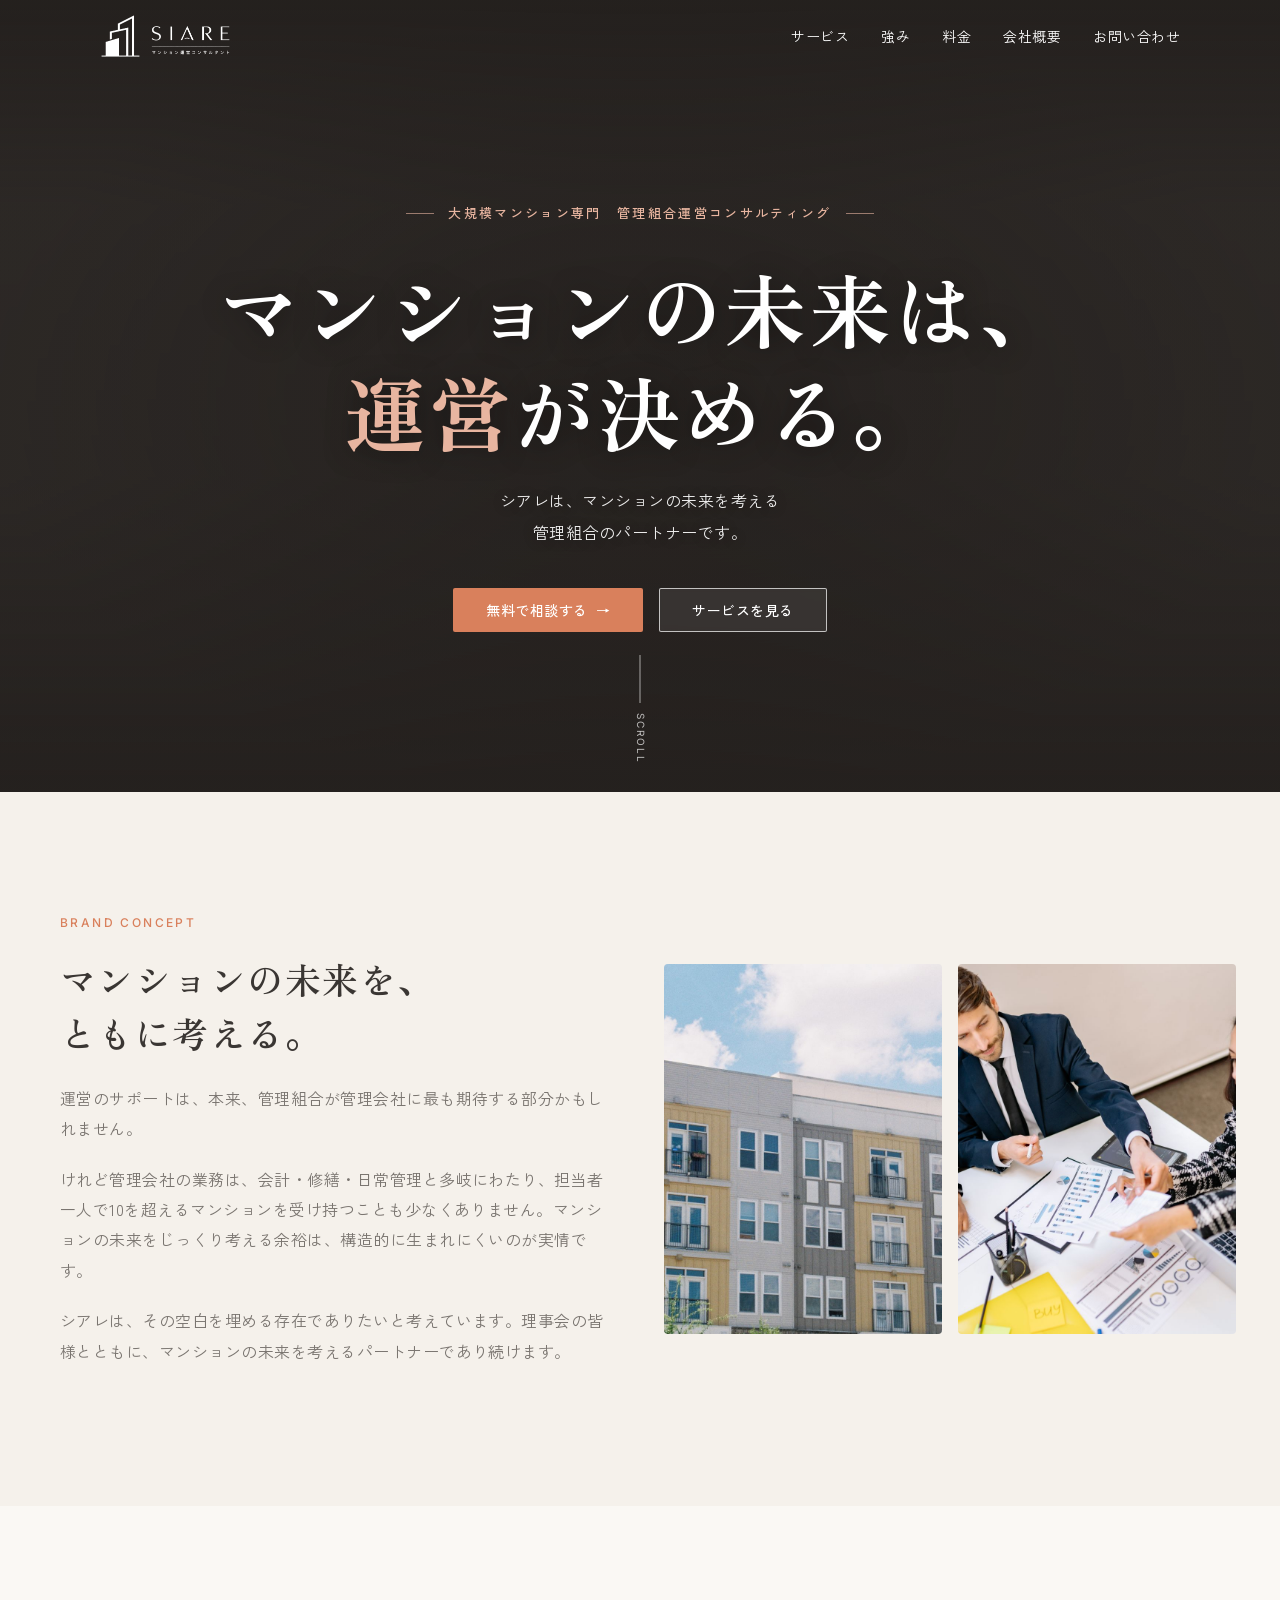
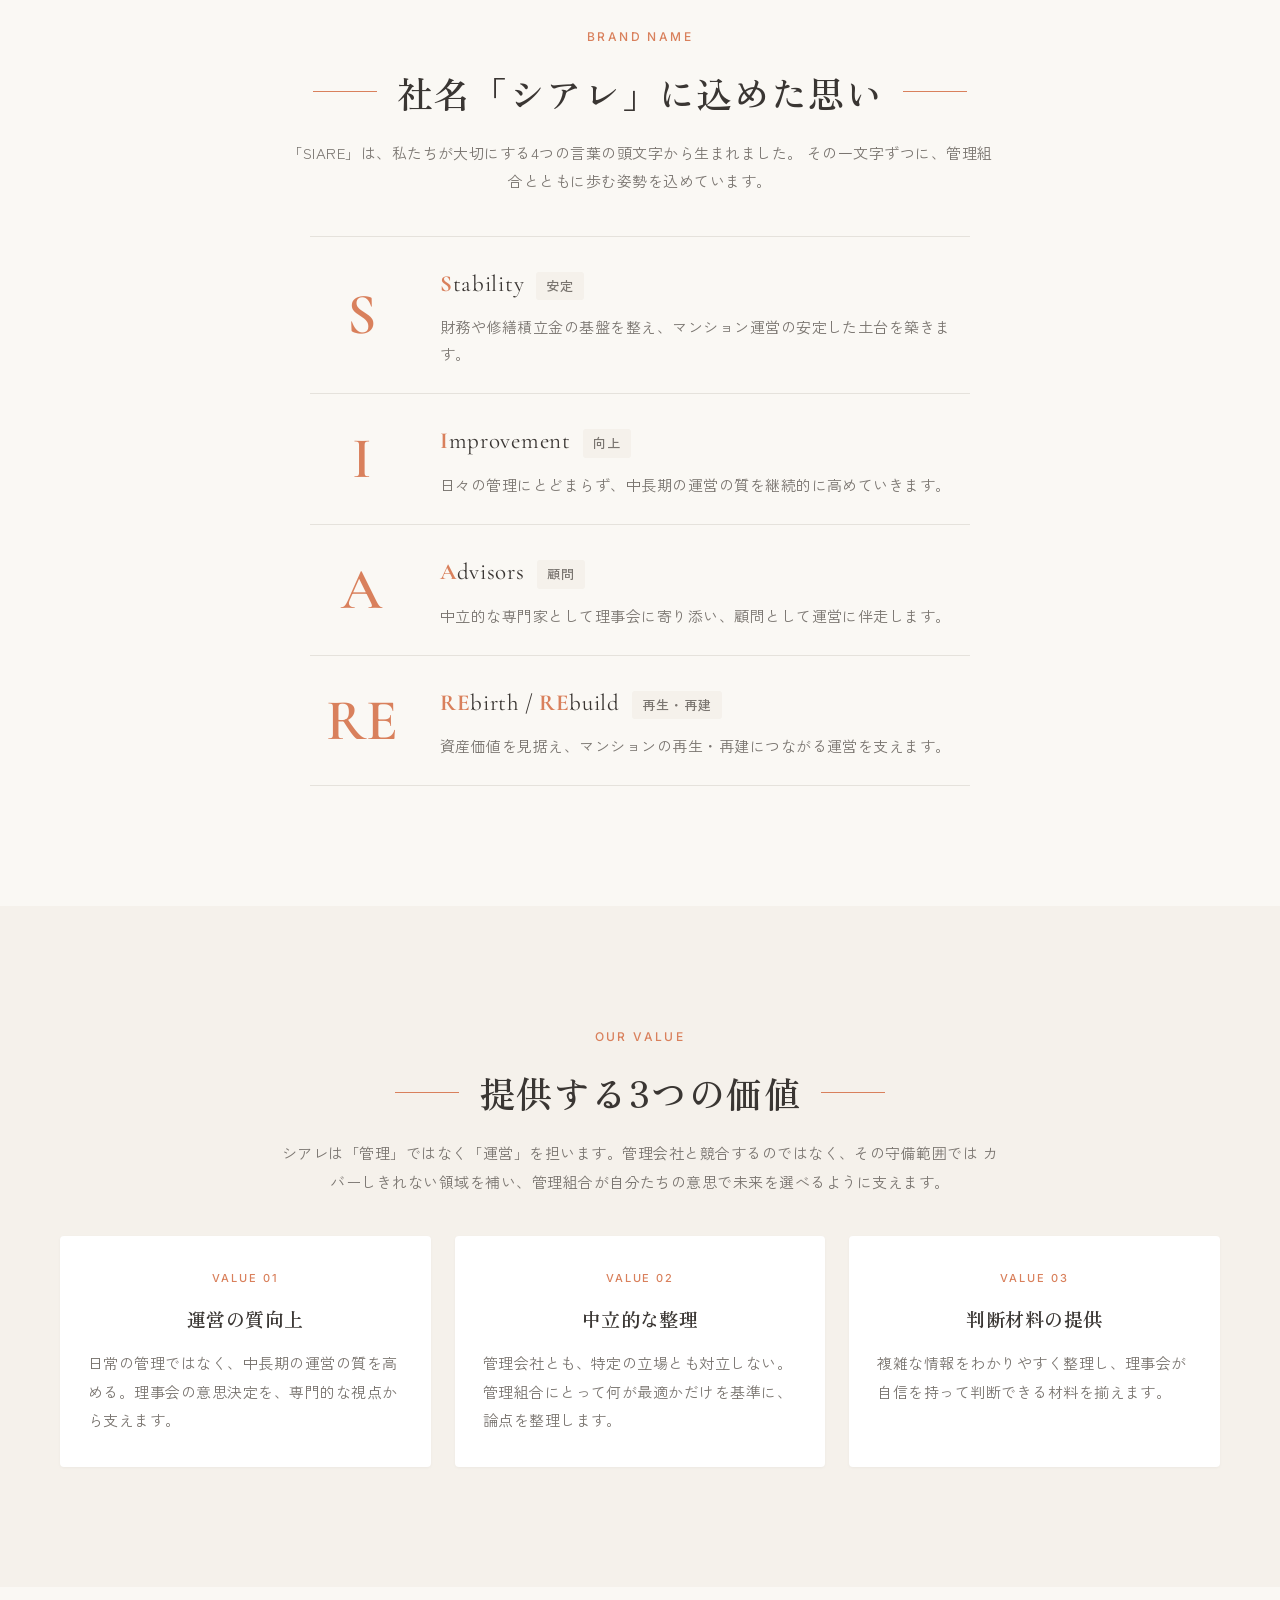
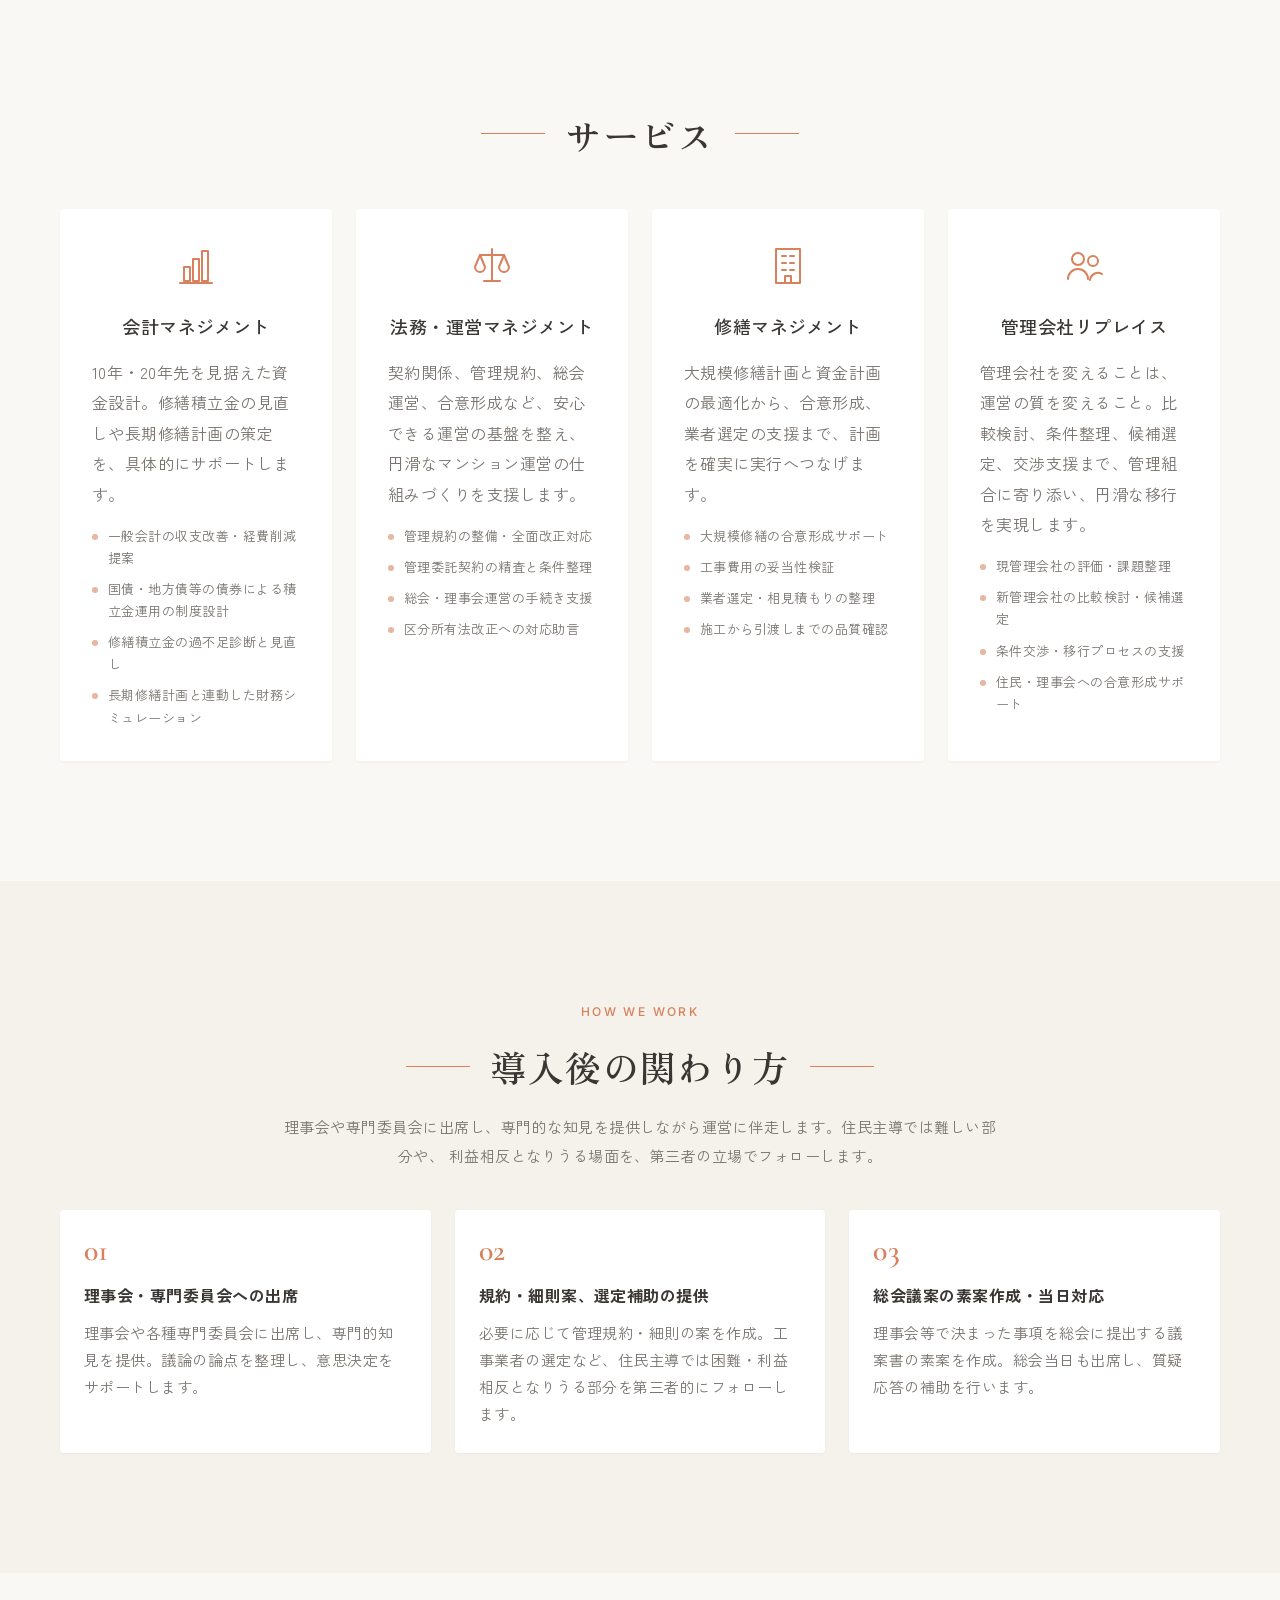
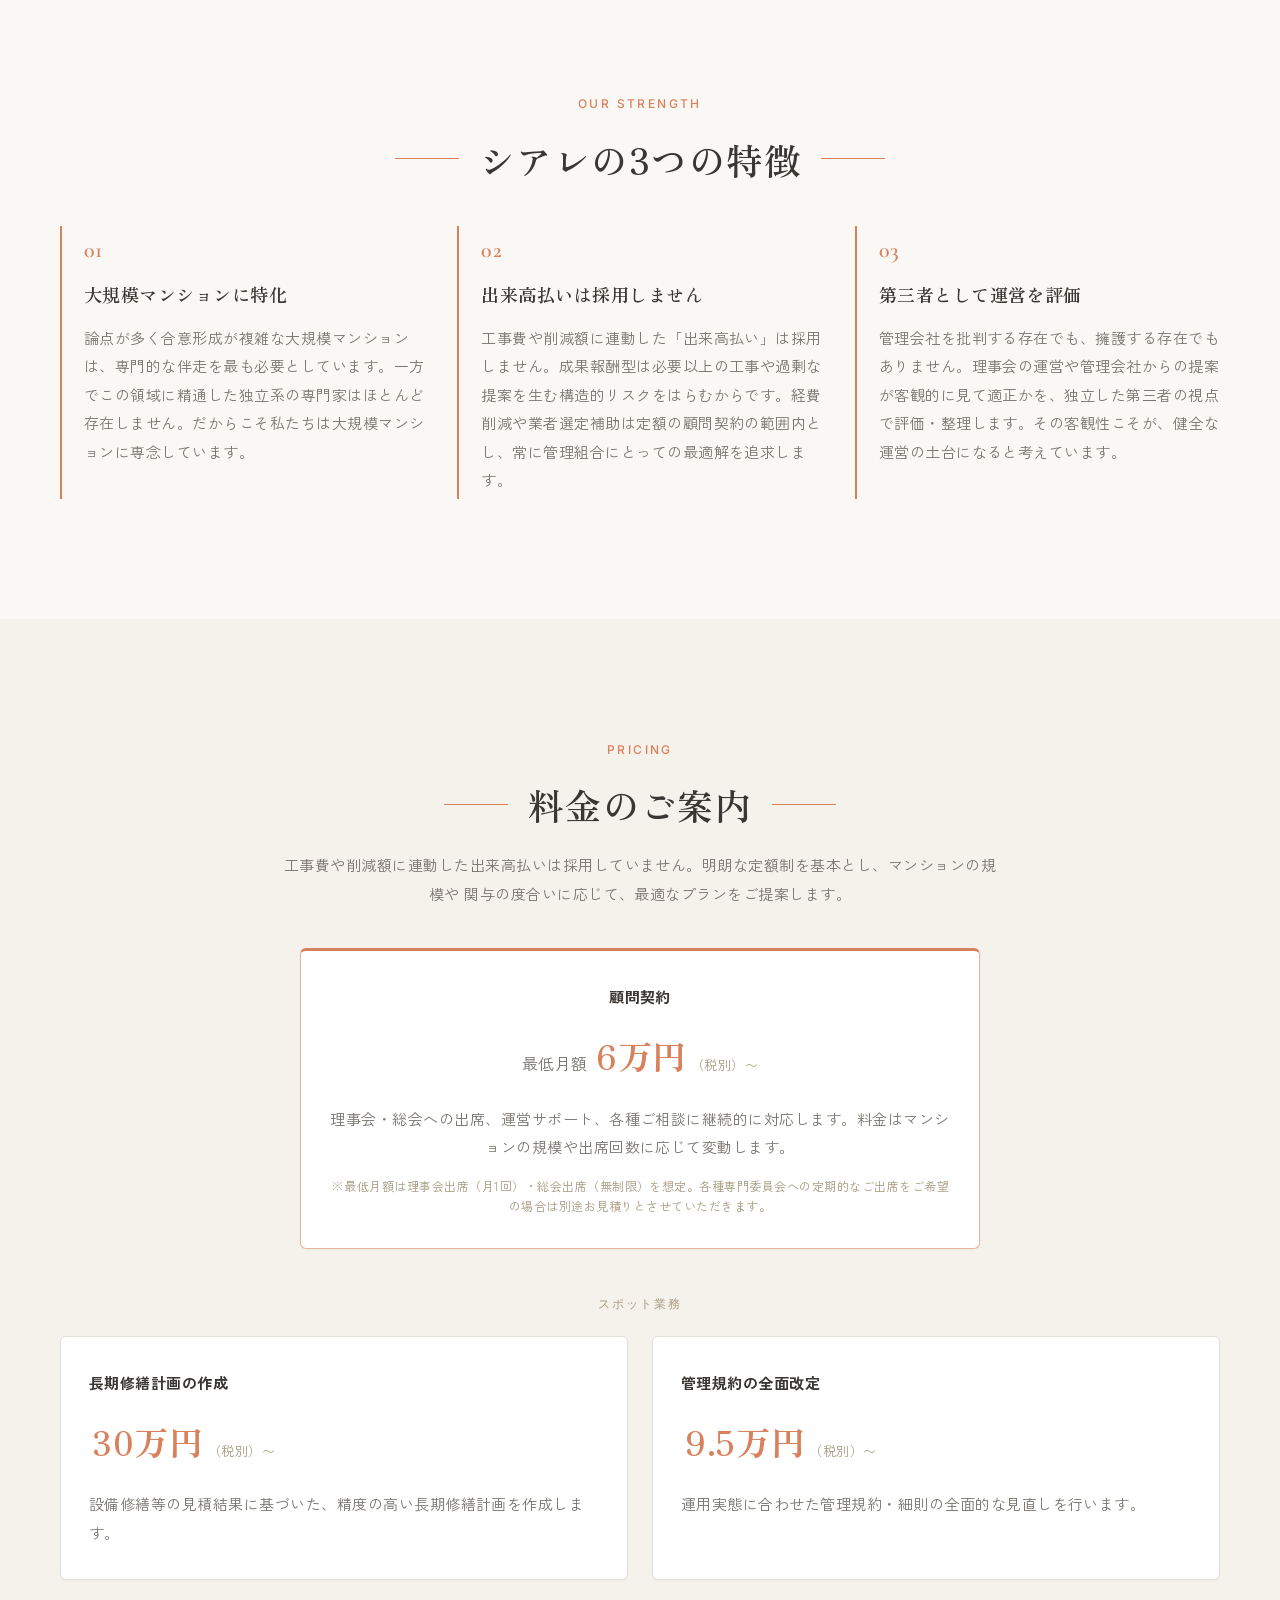
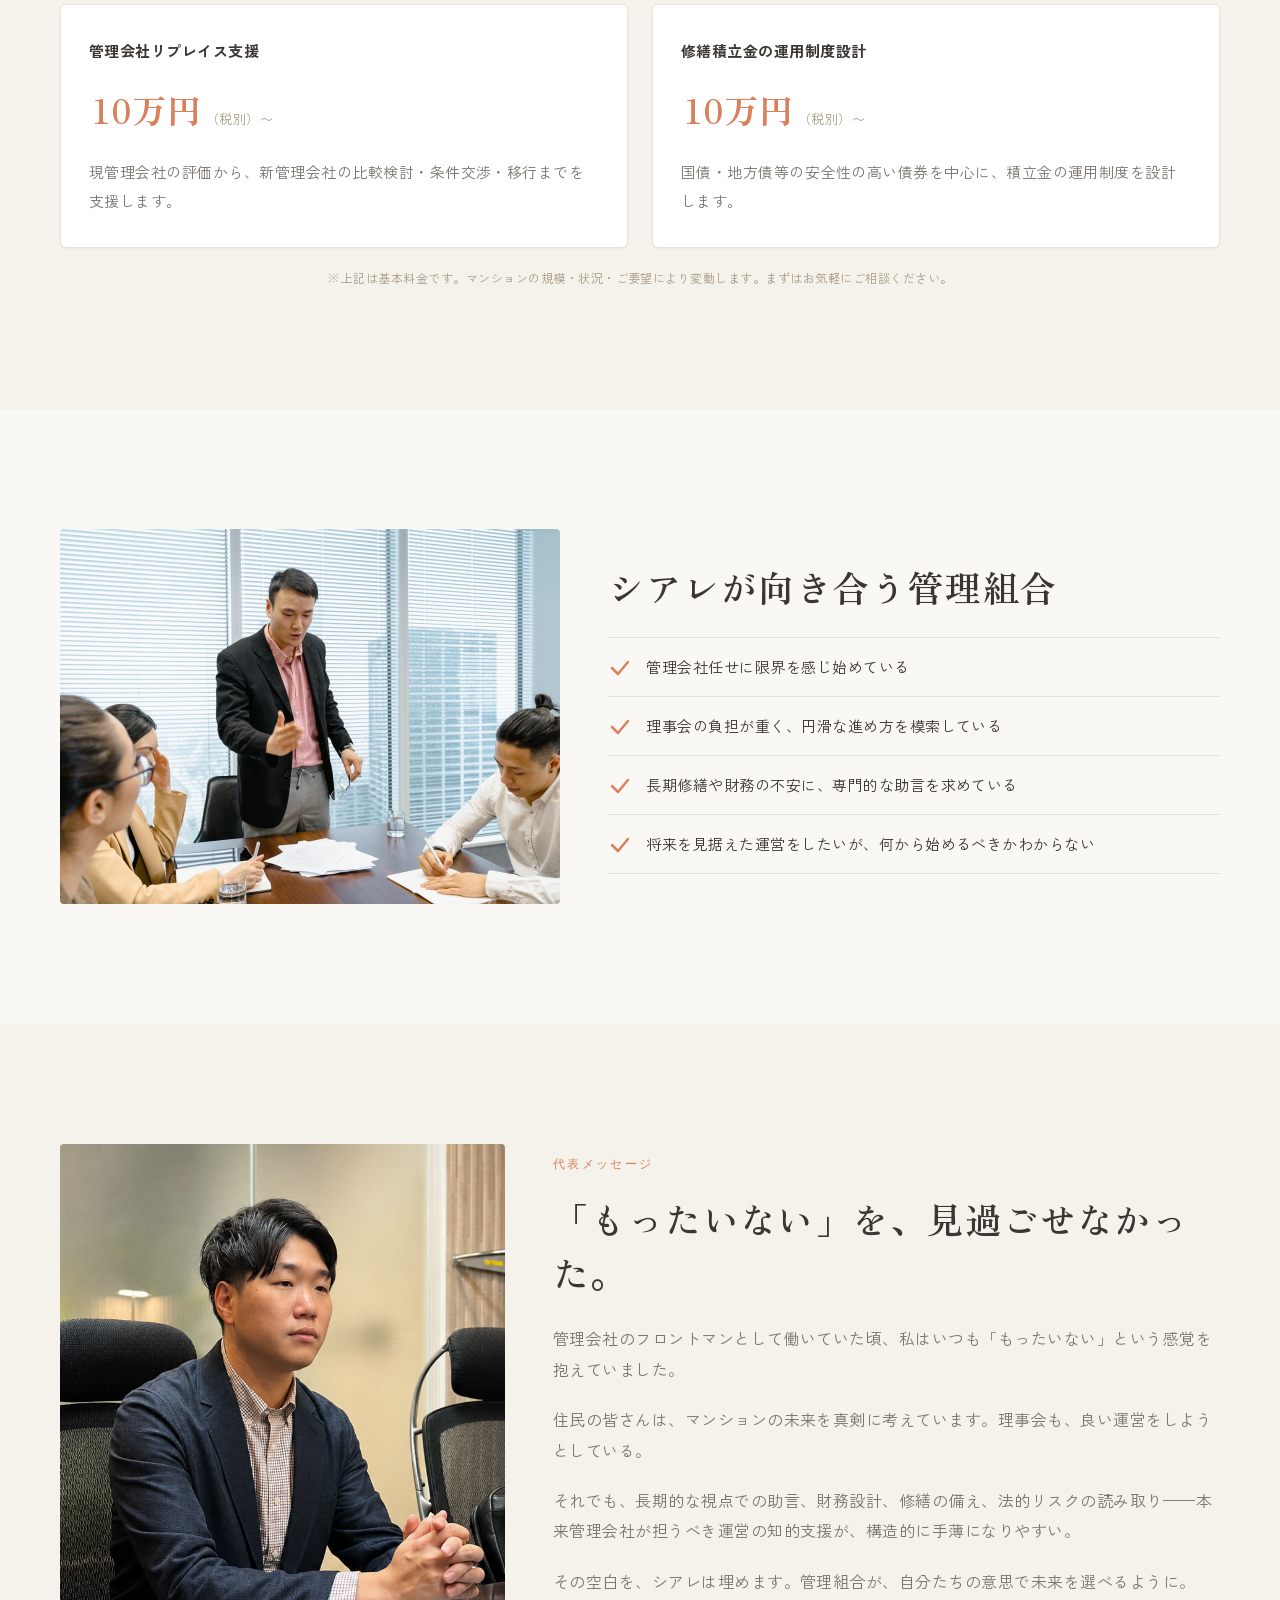
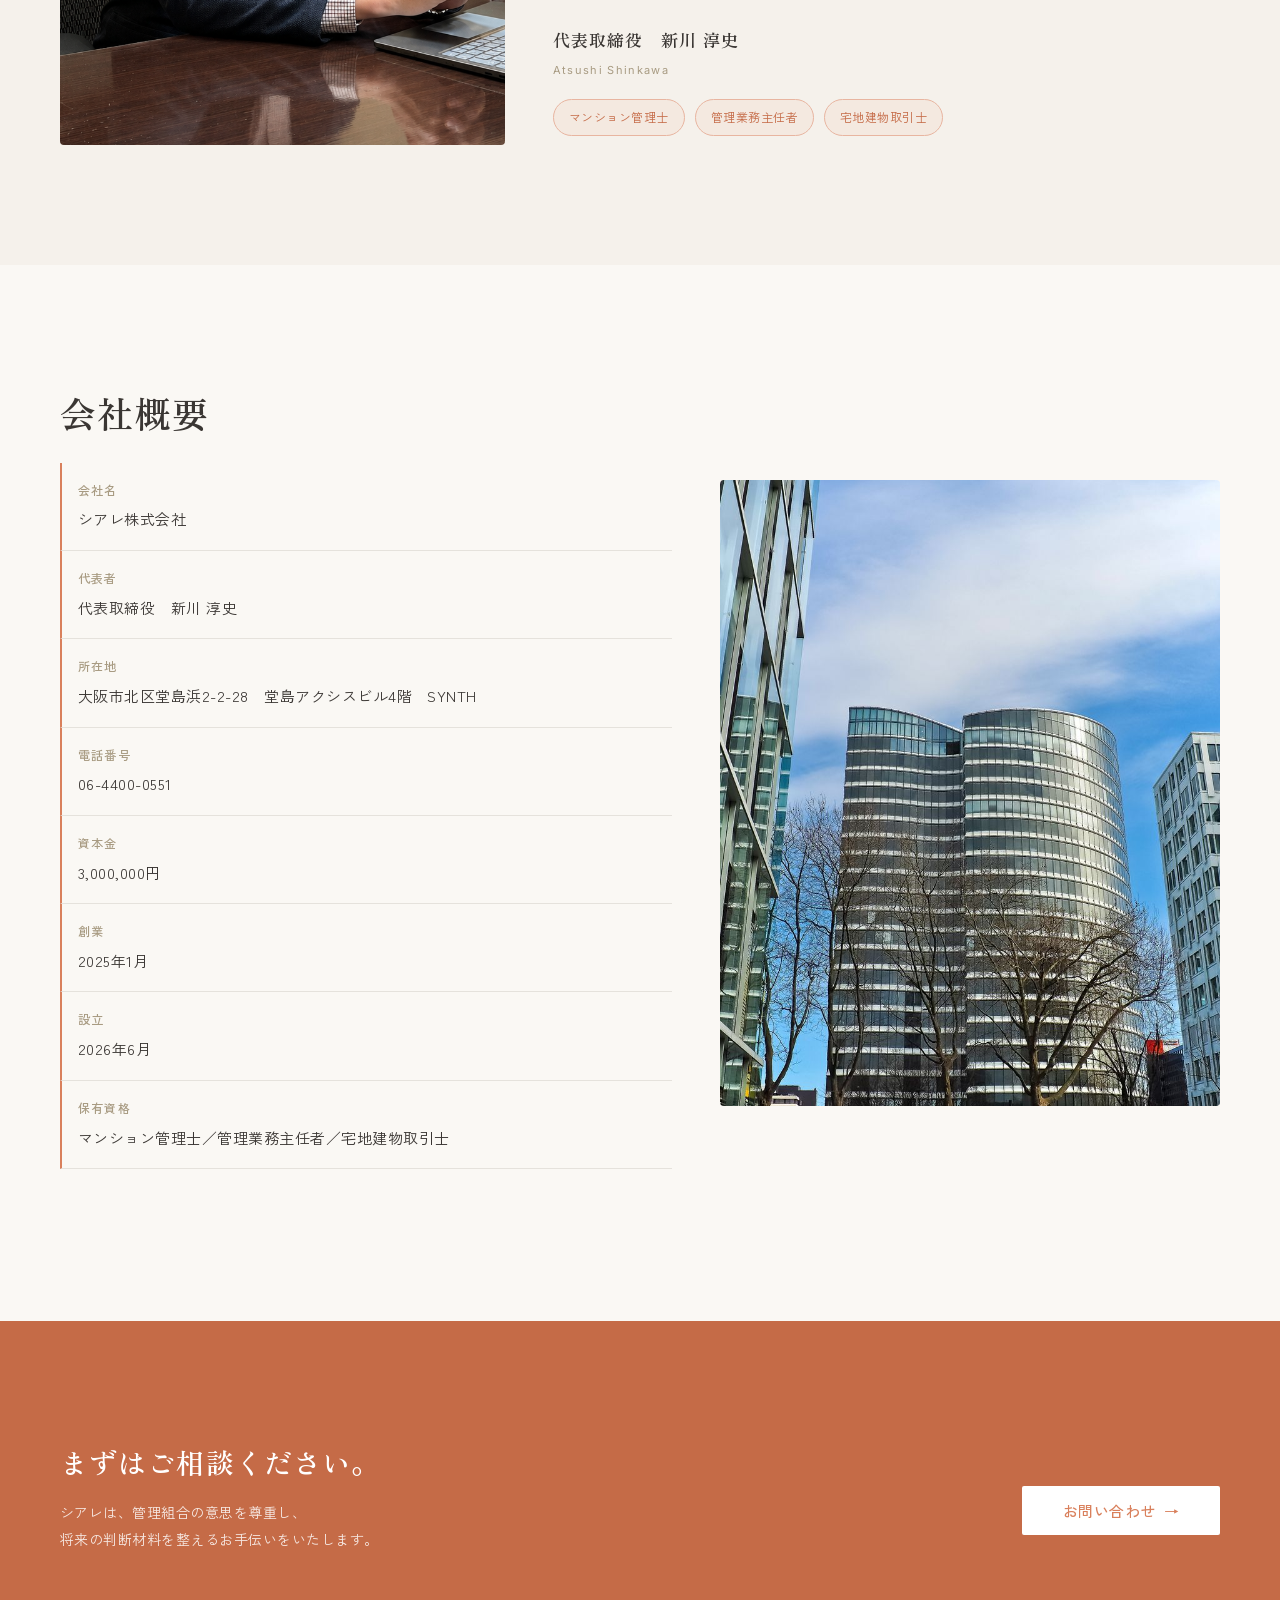
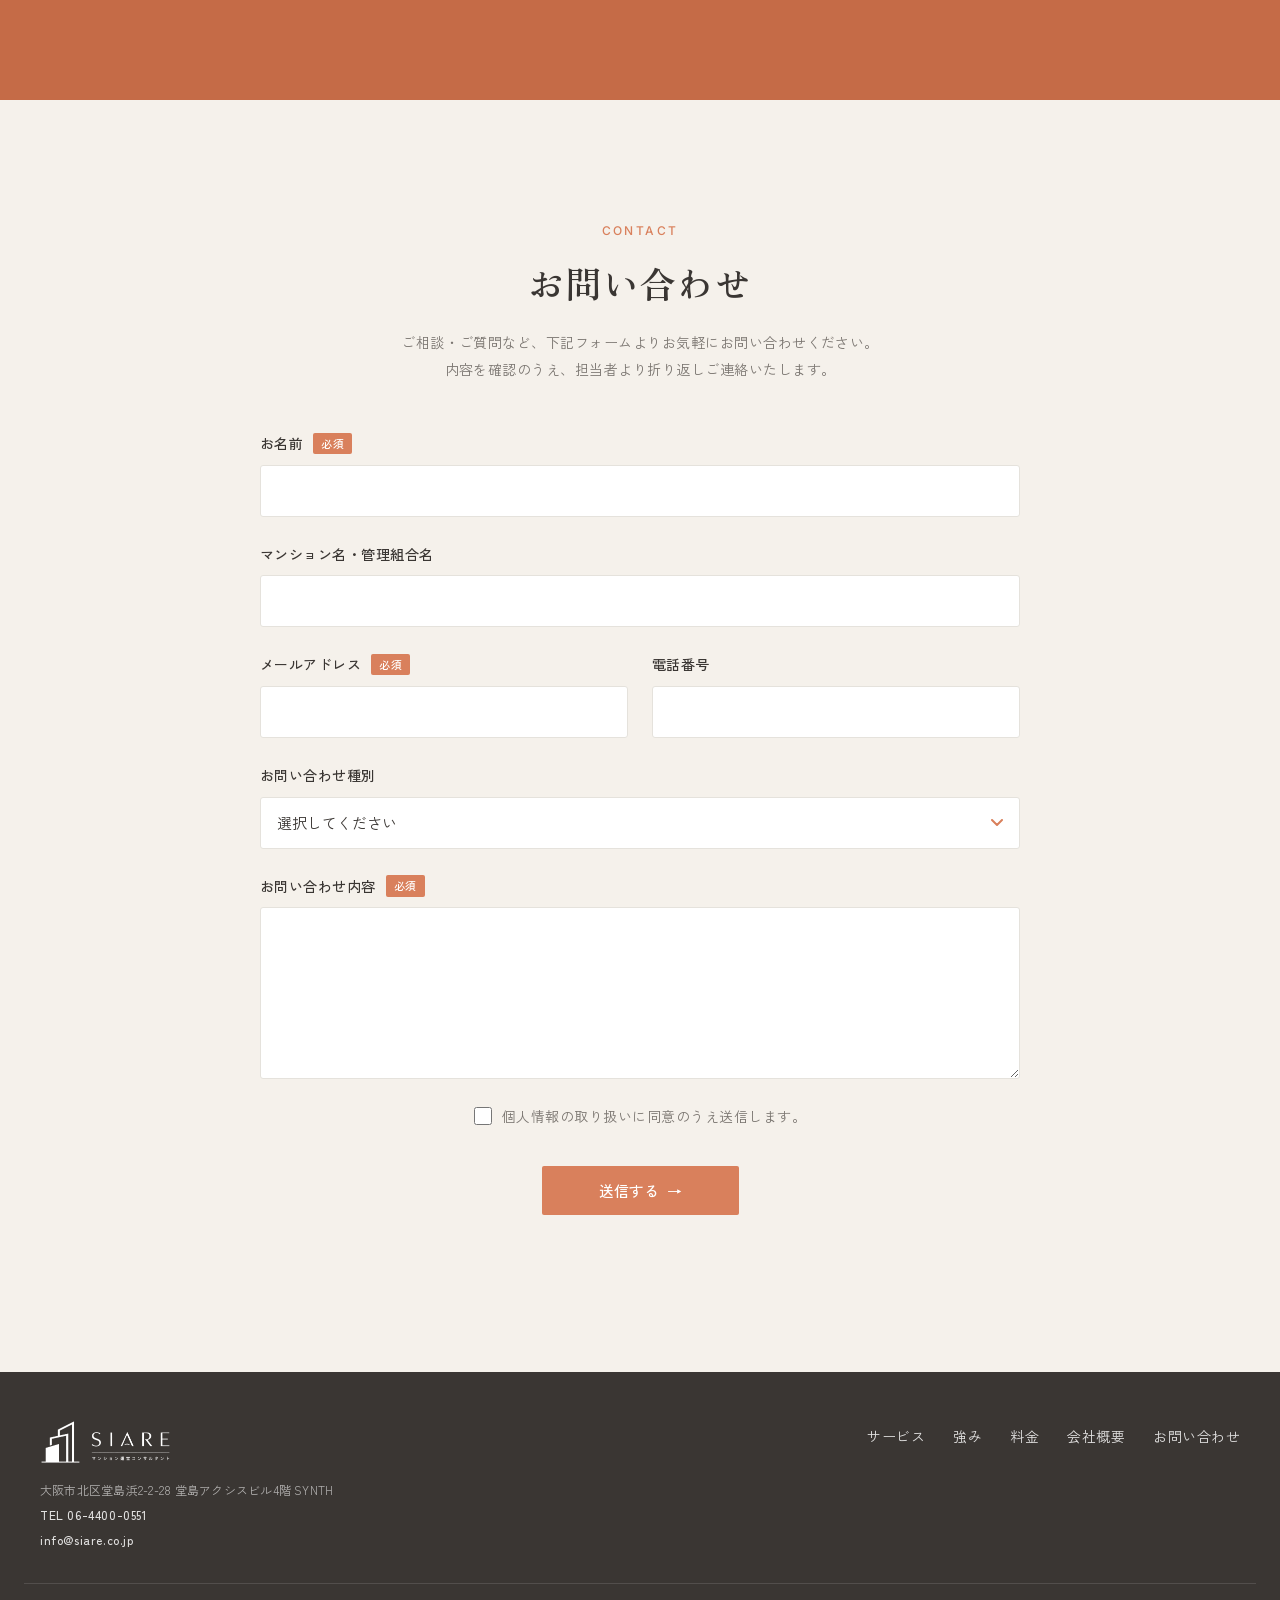
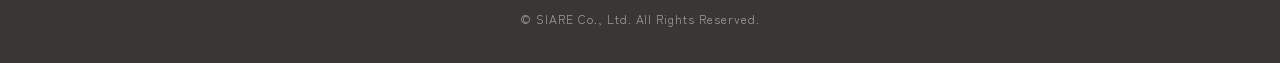
==== commit 30f6fd38: "feat: 社名由来の刷新・料金/サービス更新・ヒーロー強化・フォーム送信実装 - 社名の由来: SIARE(Stability/Improvement/Advisors/REbirth・REbuil" ====
--- a/index.html
+++ b/index.html
@@ -108,14 +108,45 @@
     <!-- ============================================ -->
     <section class="brand-story" id="brand-story">
       <div class="brand-story__inner">
-        <p class="label">BRAND NAME</p>
-        <h2 class="section-heading">社名「シアレ」に込めた思い</h2>
-        <p class="brand-story__letters" aria-hidden="true">SIARE</p>
-        <p class="brand-story__body">
-          「SIARE」は、4つの言葉の頭文字から生まれました。<br>
-          安定を土台に、運営の質を高め、専門家として伴走し、マンションを再生・再建へと導く——<br>
-          その思いを、社名に込めています。
-        </p>
+        <div class="section-head">
+          <p class="label">BRAND NAME</p>
+          <h2 class="section-heading section-heading--ruled"><span>社名「シアレ」に込めた思い</span></h2>
+          <p class="section-lead">
+            「SIARE」は、私たちが大切にする4つの言葉の頭文字から生まれました。
+            その一文字ずつに、管理組合とともに歩む姿勢を込めています。
+          </p>
+        </div>
+
+        <ul class="acronym">
+          <li class="acronym__item">
+            <span class="acronym__letter">S</span>
+            <div class="acronym__detail">
+              <p class="acronym__word"><span class="acronym__en"><b>S</b>tability</span><span class="acronym__jp">安定</span></p>
+              <p class="acronym__desc">財務や修繕積立金の基盤を整え、マンション運営の安定した土台を築きます。</p>
+            </div>
+          </li>
+          <li class="acronym__item">
+            <span class="acronym__letter">I</span>
+            <div class="acronym__detail">
+              <p class="acronym__word"><span class="acronym__en"><b>I</b>mprovement</span><span class="acronym__jp">向上</span></p>
+              <p class="acronym__desc">日々の管理にとどまらず、中長期の運営の質を継続的に高めていきます。</p>
+            </div>
+          </li>
+          <li class="acronym__item">
+            <span class="acronym__letter">A</span>
+            <div class="acronym__detail">
+              <p class="acronym__word"><span class="acronym__en"><b>A</b>dvisors</span><span class="acronym__jp">顧問</span></p>
+              <p class="acronym__desc">中立的な専門家として理事会に寄り添い、顧問として運営に伴走します。</p>
+            </div>
+          </li>
+          <li class="acronym__item">
+            <span class="acronym__letter">RE</span>
+            <div class="acronym__detail">
+              <p class="acronym__word"><span class="acronym__en"><b>RE</b>birth / <b>RE</b>build</span><span class="acronym__jp">再生・再建</span></p>
+              <p class="acronym__desc">資産価値を見据え、マンションの再生・再建につながる運営を支えます。</p>
+            </div>
+          </li>
+        </ul>
       </div>
     </section>
     <!-- /社名に込めた思い -->
@@ -174,7 +205,7 @@
                 <rect x="30" y="10" width="6" height="30"></rect>
               </svg>
             </div>
-            <h3 class="card__title">財務マネジメント</h3>
+            <h3 class="card__title">会計マネジメント</h3>
             <p class="card__body">
               10年・20年先を見据えた資金設計。修繕積立金の見直しや長期修繕計画の策定を、具体的にサポートします。
             </p>
@@ -367,6 +398,16 @@
             <p class="pricing-card__label">管理規約の全面改定</p>
             <p class="pricing-card__price"><strong>9.5万円</strong><span class="pricing-card__tax">（税別）〜</span></p>
             <p class="pricing-card__desc">運用実態に合わせた管理規約・細則の全面的な見直しを行います。</p>
+          </div>
+          <div class="pricing-card">
+            <p class="pricing-card__label">管理会社リプレイス支援</p>
+            <p class="pricing-card__price"><strong>10万円</strong><span class="pricing-card__tax">（税別）〜</span></p>
+            <p class="pricing-card__desc">現管理会社の評価から、新管理会社の比較検討・条件交渉・移行までを支援します。</p>
+          </div>
+          <div class="pricing-card">
+            <p class="pricing-card__label">修繕積立金の運用制度設計</p>
+            <p class="pricing-card__price"><strong>10万円</strong><span class="pricing-card__tax">（税別）〜</span></p>
+            <p class="pricing-card__desc">国債・地方債等の安全性の高い債券を中心に、積立金の運用制度を設計します。</p>
           </div>
         </div>
         <p class="pricing__footnote">※上記は基本料金です。マンションの規模・状況・ご要望により変動します。まずはお気軽にご相談ください。</p>
@@ -470,6 +511,10 @@
               <dd>大阪市北区堂島浜2-2-28　堂島アクシスビル4階　SYNTH</dd>
             </div>
             <div class="company__row">
+              <dt>電話番号</dt>
+              <dd><a href="tel:0644000551">06-4400-0551</a></dd>
+            </div>
+            <div class="company__row">
               <dt>資本金</dt>
               <dd>3,000,000円</dd>
             </div>
@@ -527,17 +572,24 @@
           </p>
         </header>
 
-        <form class="contact-form" action="#" method="post" novalidate>
+        <form class="contact-form" id="contact-form" action="https://api.web3forms.com/submit" method="POST">
+          <!-- Web3Forms 設定（a.shinkawa@siare.co.jp で発行したアクセスキー。送信は発行元メール宛に届きます） -->
+          <input type="hidden" name="access_key" value="95aca8a2-994a-4ebf-9baf-b83a67bfbae2">
+          <input type="hidden" name="subject" value="【シアレ】お問い合わせフォームより">
+          <input type="hidden" name="from_name" value="シアレ お問い合わせフォーム">
+          <!-- スパム対策（ハニーポット・人間には非表示） -->
+          <input type="checkbox" name="botcheck" tabindex="-1" autocomplete="off" style="display:none !important;">
+
           <div class="form-row">
             <label class="form-label" for="cf-name">
               お名前 <span class="form-required">必須</span>
             </label>
-            <input class="form-input" type="text" id="cf-name" name="name" autocomplete="name" required>
+            <input class="form-input" type="text" id="cf-name" name="お名前" autocomplete="name" required>
           </div>
 
           <div class="form-row">
             <label class="form-label" for="cf-building">マンション名・管理組合名</label>
-            <input class="form-input" type="text" id="cf-building" name="building" autocomplete="organization">
+            <input class="form-input" type="text" id="cf-building" name="物件名・管理組合名" autocomplete="organization">
           </div>
 
           <div class="form-grid">
@@ -550,19 +602,19 @@
 
             <div class="form-row">
               <label class="form-label" for="cf-tel">電話番号</label>
-              <input class="form-input" type="tel" id="cf-tel" name="tel" autocomplete="tel">
+              <input class="form-input" type="tel" id="cf-tel" name="電話番号" autocomplete="tel">
             </div>
           </div>
 
           <div class="form-row">
             <label class="form-label" for="cf-subject">お問い合わせ種別</label>
-            <select class="form-input form-select" id="cf-subject" name="subject">
+            <select class="form-input form-select" id="cf-subject" name="お問い合わせ種別">
               <option value="">選択してください</option>
-              <option value="financial">財務マネジメントについて</option>
-              <option value="legal">法務・運営マネジメントについて</option>
-              <option value="repair">修繕マネジメントについて</option>
-              <option value="replace">管理会社リプレイスについて</option>
-              <option value="other">その他</option>
+              <option value="会計マネジメントについて">会計マネジメントについて</option>
+              <option value="法務・運営マネジメントについて">法務・運営マネジメントについて</option>
+              <option value="修繕マネジメントについて">修繕マネジメントについて</option>
+              <option value="管理会社リプレイスについて">管理会社リプレイスについて</option>
+              <option value="その他">その他</option>
             </select>
           </div>
 
@@ -570,12 +622,12 @@
             <label class="form-label" for="cf-message">
               お問い合わせ内容 <span class="form-required">必須</span>
             </label>
-            <textarea class="form-input form-textarea" id="cf-message" name="message" rows="6" required></textarea>
+            <textarea class="form-input form-textarea" id="cf-message" name="お問い合わせ内容" rows="6" required></textarea>
           </div>
 
           <div class="form-consent">
             <label class="form-consent__label">
-              <input type="checkbox" name="consent" required>
+              <input type="checkbox" name="個人情報の取り扱いに同意" value="同意する" required>
               <span>個人情報の取り扱いに同意のうえ送信します。</span>
             </label>
           </div>
@@ -585,6 +637,8 @@
               送信する <span aria-hidden="true">→</span>
             </button>
           </div>
+
+          <p class="form-status" id="form-status" role="status" aria-live="polite"></p>
         </form>
       </div>
     </section>
@@ -599,6 +653,11 @@
     <div class="site-footer__inner">
       <div class="site-footer__brand">
         <img class="brand__img brand__img--footer" src="images/logo.png" alt="SIARE マンション運営コンサルタント" width="1040" height="349">
+        <p class="footer-contact">
+          <span class="footer-contact__addr">大阪市北区堂島浜2-2-28 堂島アクシスビル4階 SYNTH</span>
+          <a class="footer-contact__link" href="tel:0644000551">TEL 06-4400-0551</a>
+          <a class="footer-contact__link" href="mailto:info@siare.co.jp">info@siare.co.jp</a>
+        </p>
       </div>
       <nav class="footer-nav" aria-label="フッターナビゲーション">
         <ul class="footer-nav__list">
--- a/css/style.css
+++ b/css/style.css
@@ -290,6 +290,7 @@
   filter: brightness(0) invert(1);
   height: 44px;
 }
+
 @media (min-width: 768px) {
   .brand__img {
     height: 44px;
@@ -939,6 +940,24 @@
   font-size: 15px;
 }
 
+/* 送信結果メッセージ */
+.form-status {
+  text-align: center;
+  font-size: 14px;
+  line-height: 1.7;
+  min-height: 1.2em;
+  margin-top: -4px;
+}
+.form-status--pending {
+  color: var(--color-text-secondary);
+}
+.form-status--ok {
+  color: #2f7d57;
+}
+.form-status--err {
+  color: #c0563f;
+}
+
 /* ============================================ */
 /* フッター                                      */
 /* ============================================ */
@@ -965,7 +984,37 @@
 .site-footer__brand {
   display: flex;
   flex-direction: column;
+  align-items: flex-start; /* ロゴ等が横方向に引き伸ばされる(縦に潰れる)のを防ぐ */
   line-height: 1.2;
+}
+
+/* フッターロゴ：縦横比を保つ */
+.brand__img--footer {
+  align-self: flex-start;
+  width: auto;
+}
+
+/* フッター：住所・電話・メール */
+.footer-contact {
+  margin-top: 16px;
+  display: flex;
+  flex-direction: column;
+  gap: 5px;
+  font-size: 12px;
+  line-height: 1.7;
+  letter-spacing: 0.02em;
+}
+.footer-contact__addr {
+  color: rgba(255, 255, 255, 0.6);
+}
+.footer-contact__link {
+  color: rgba(255, 255, 255, 0.85);
+  font-weight: 500;
+  letter-spacing: 0.05em;
+  transition: color 0.2s ease;
+}
+.footer-contact__link:hover {
+  color: var(--color-terracotta-light);
 }
 
 .footer-nav__list {
@@ -1300,23 +1349,66 @@
   color: var(--color-text-secondary);
 }
 
-/* 社名に込めた思い */
+/* 社名に込めた思い（頭字語 SIARE の分解） */
 .brand-story__inner {
-  max-width: 820px;
+  max-width: 860px;
+}
+.acronym {
+  max-width: 660px;
+  margin: 8px auto 0;
+  display: flex;
+  flex-direction: column;
+}
+.acronym__item {
+  display: flex;
+  align-items: center;
+  gap: 22px;
+  padding: 22px 6px;
+  border-bottom: 1px solid var(--color-line-light);
+}
+.acronym__item:first-child {
+  border-top: 1px solid var(--color-line-light);
+}
+.acronym__letter {
+  flex-shrink: 0;
+  width: 76px;
   text-align: center;
-}
-.brand-story__letters {
   font-family: var(--font-en-serif);
-  font-size: 48px;
+  font-size: 46px;
   font-weight: 600;
-  letter-spacing: 0.28em;
+  line-height: 1;
   color: var(--color-terracotta);
-  margin: 20px 0 24px;
-  padding-left: 0.28em;
-}
-.brand-story__body {
+}
+.acronym__word {
+  display: flex;
+  align-items: baseline;
+  flex-wrap: wrap;
+  gap: 6px 12px;
+  margin-bottom: 7px;
+}
+.acronym__en {
+  font-family: var(--font-en-serif);
+  font-size: 20px;
+  letter-spacing: 0.03em;
+  color: var(--color-text-primary);
+}
+.acronym__en b {
+  font-weight: 700;
+  color: var(--color-terracotta);
+}
+.acronym__jp {
+  font-family: var(--font-jp);
+  font-size: 13px;
+  font-weight: 500;
+  letter-spacing: 0.08em;
+  color: var(--color-text-secondary);
+  padding: 2px 10px;
+  background-color: var(--color-bg-section);
+  border-radius: 3px;
+}
+.acronym__desc {
   font-size: 14px;
-  line-height: 2;
+  line-height: 1.8;
   color: var(--color-text-secondary);
 }
 
@@ -1570,8 +1662,19 @@
     grid-template-columns: repeat(2, 1fr);
     gap: 24px;
   }
-  .brand-story__letters {
-    font-size: 60px;
+  .acronym__item {
+    gap: 32px;
+    padding: 26px 6px;
+  }
+  .acronym__letter {
+    width: 92px;
+    font-size: 58px;
+  }
+  .acronym__en {
+    font-size: 23px;
+  }
+  .acronym__desc {
+    font-size: 15px;
   }
 }
 
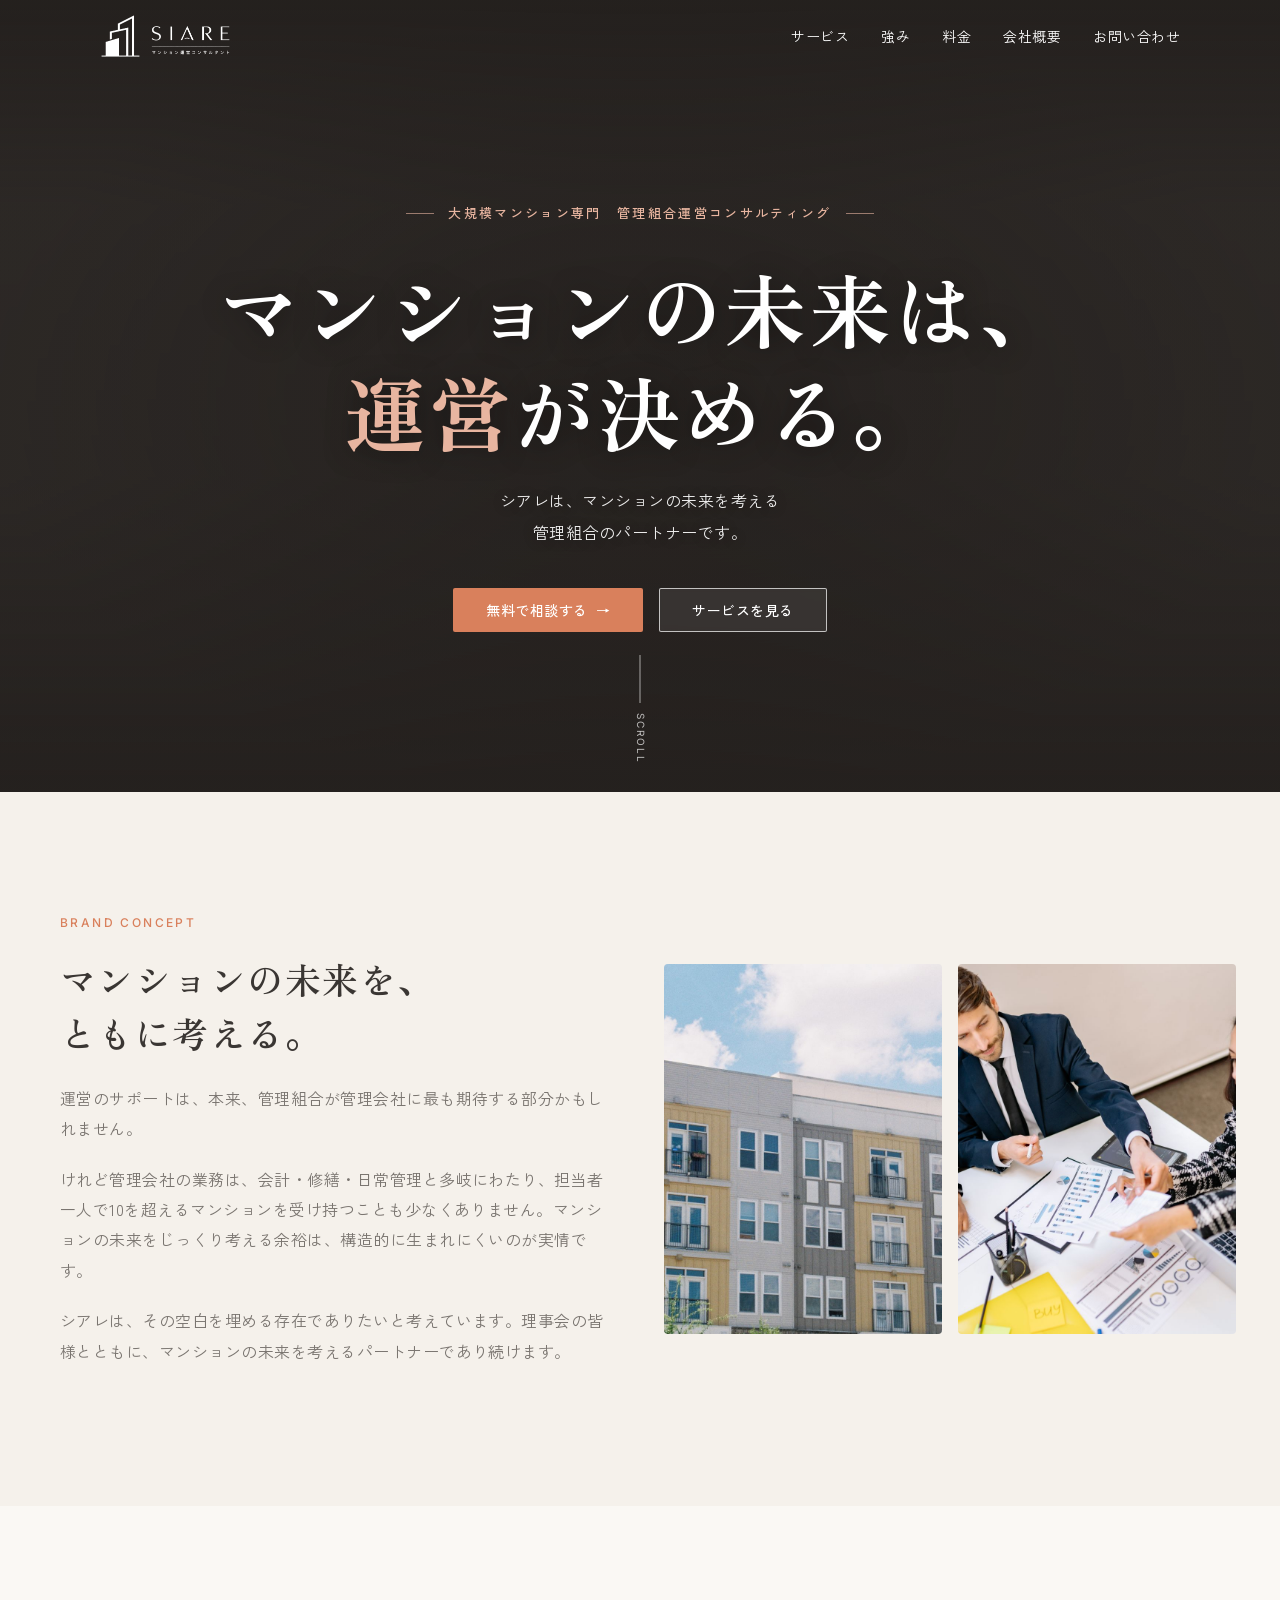
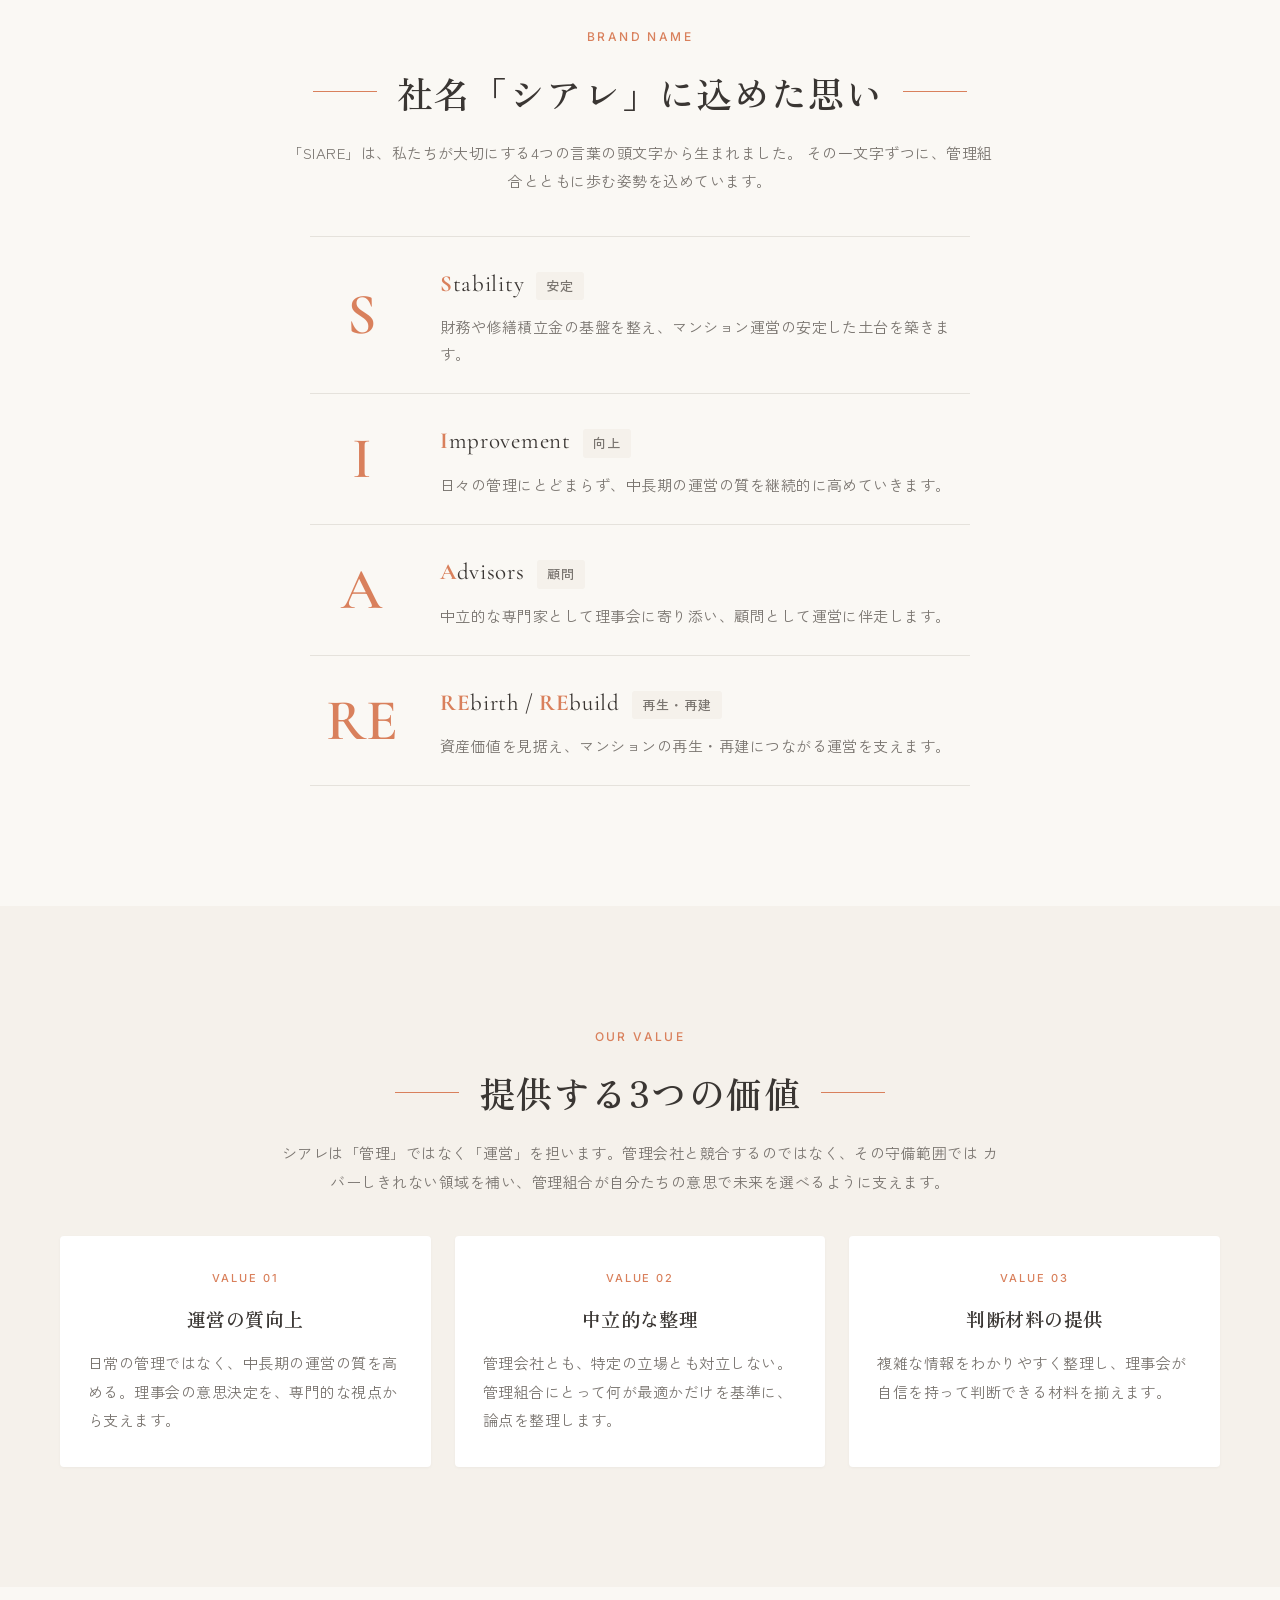
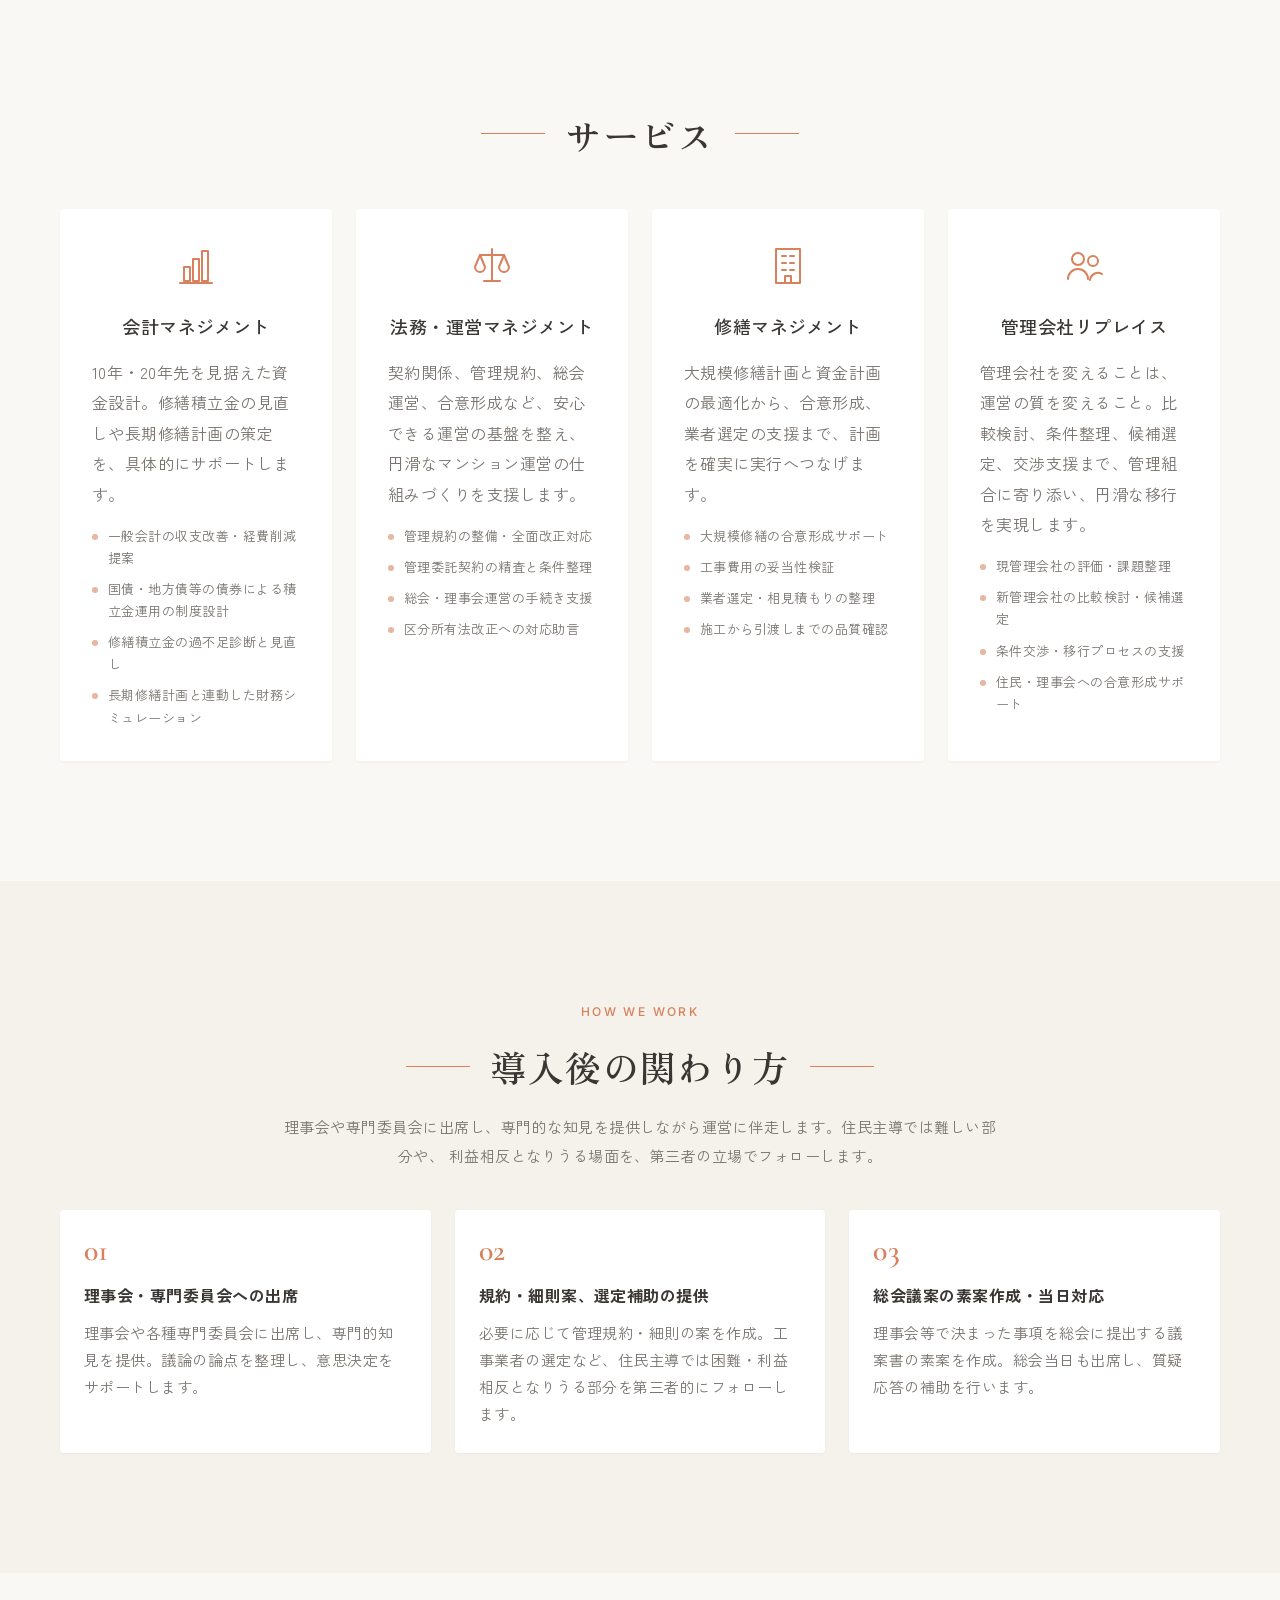
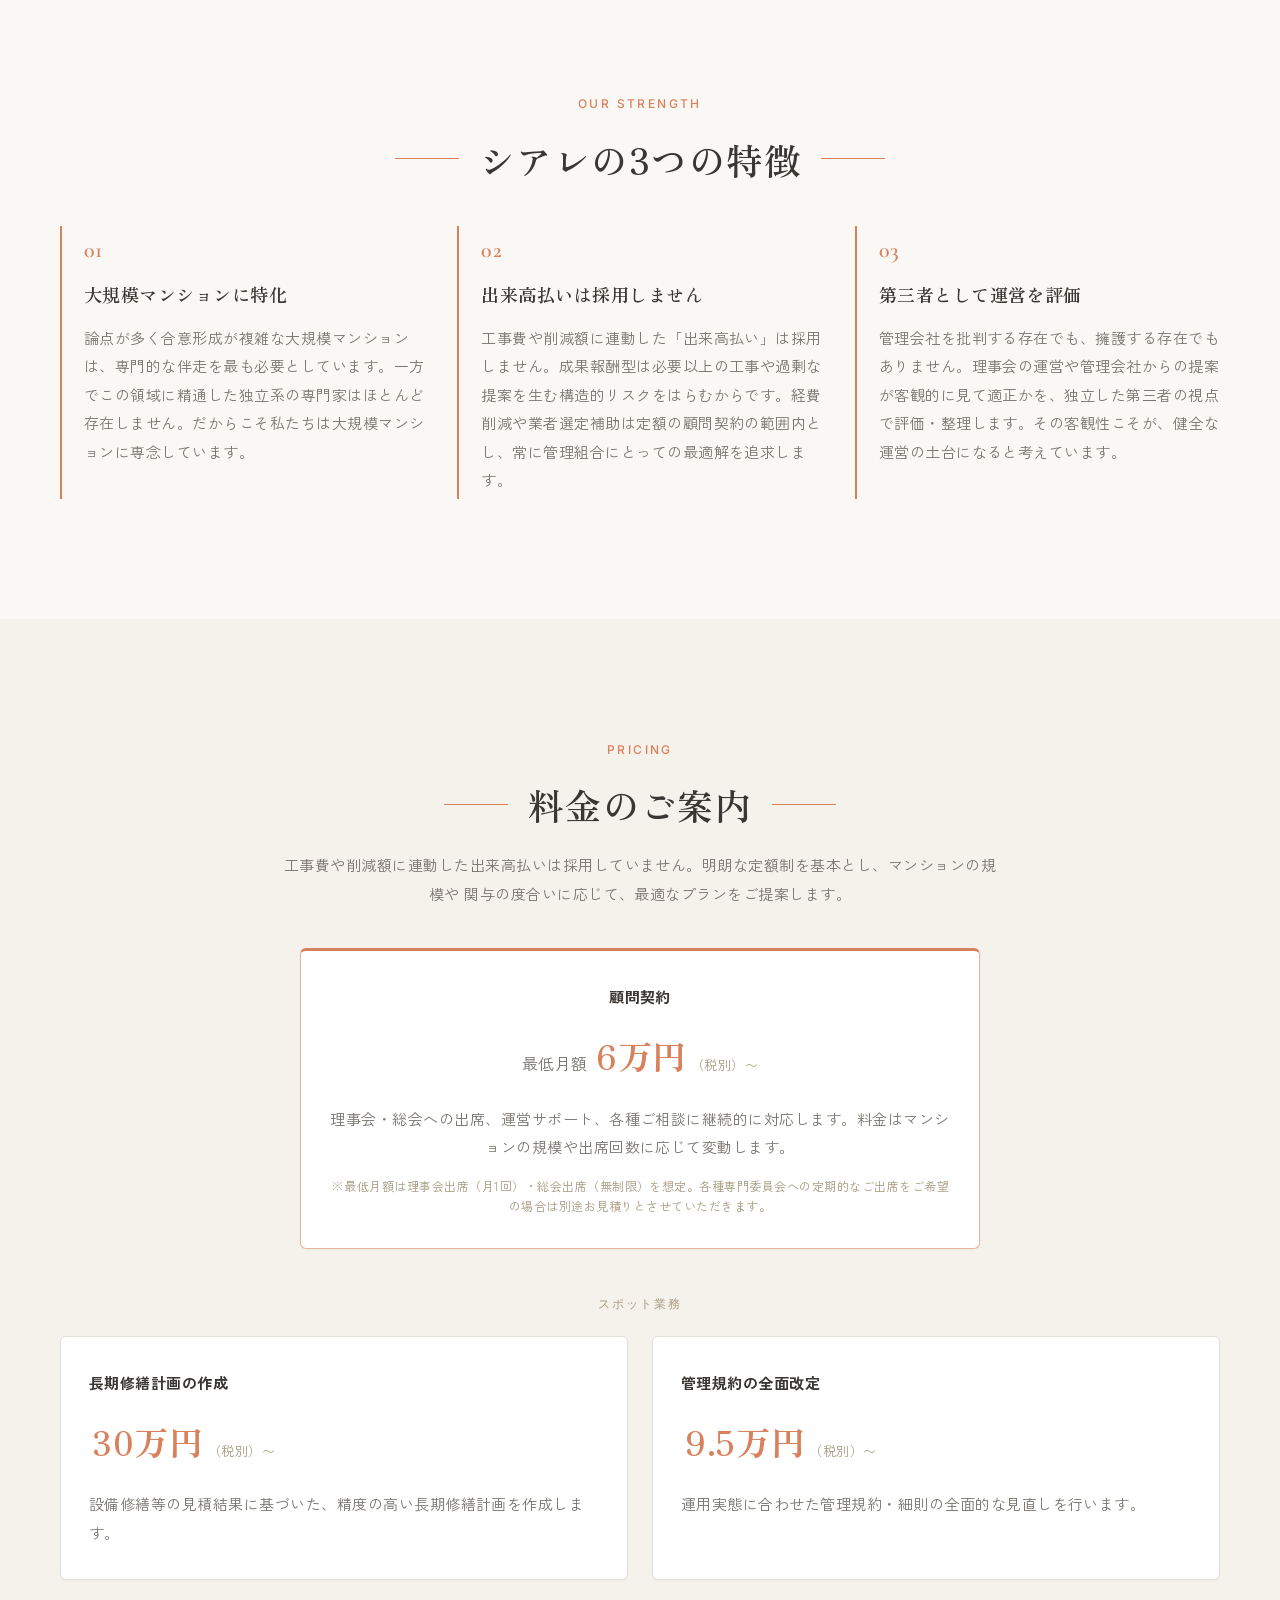
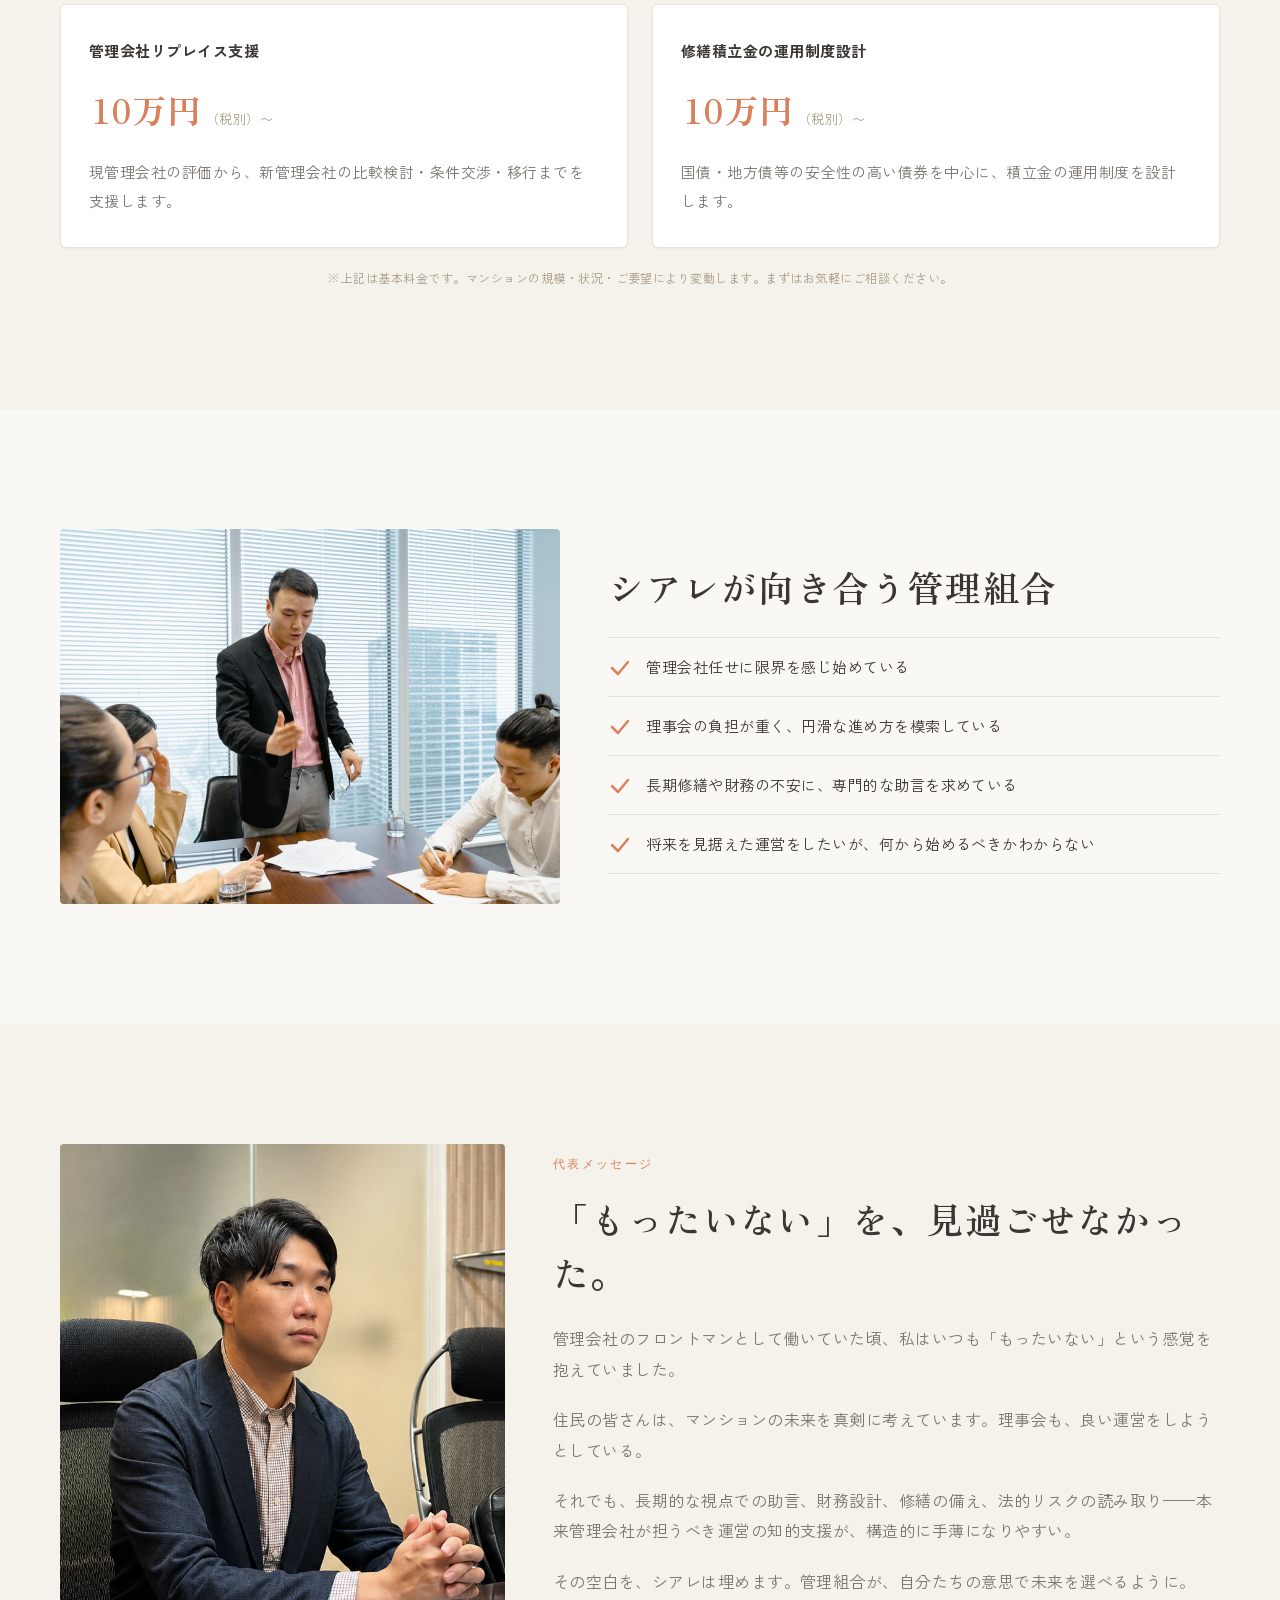
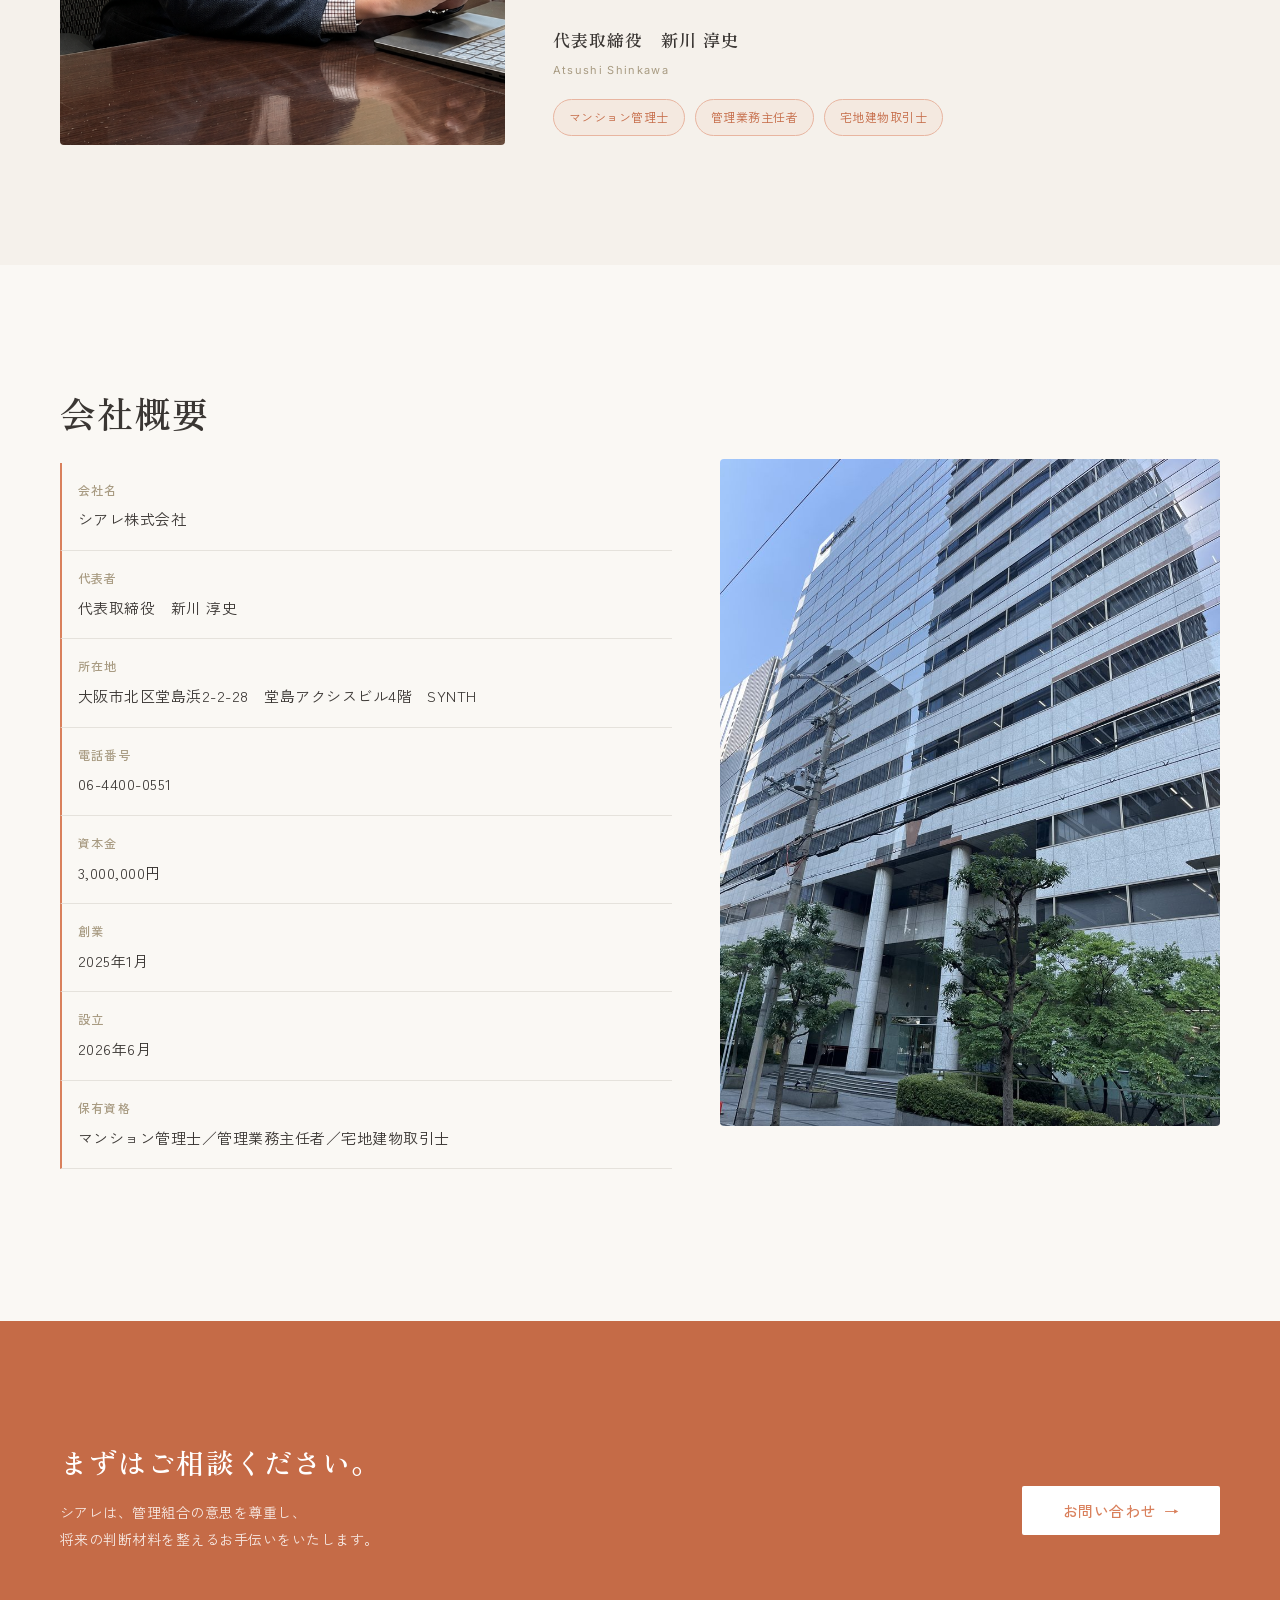
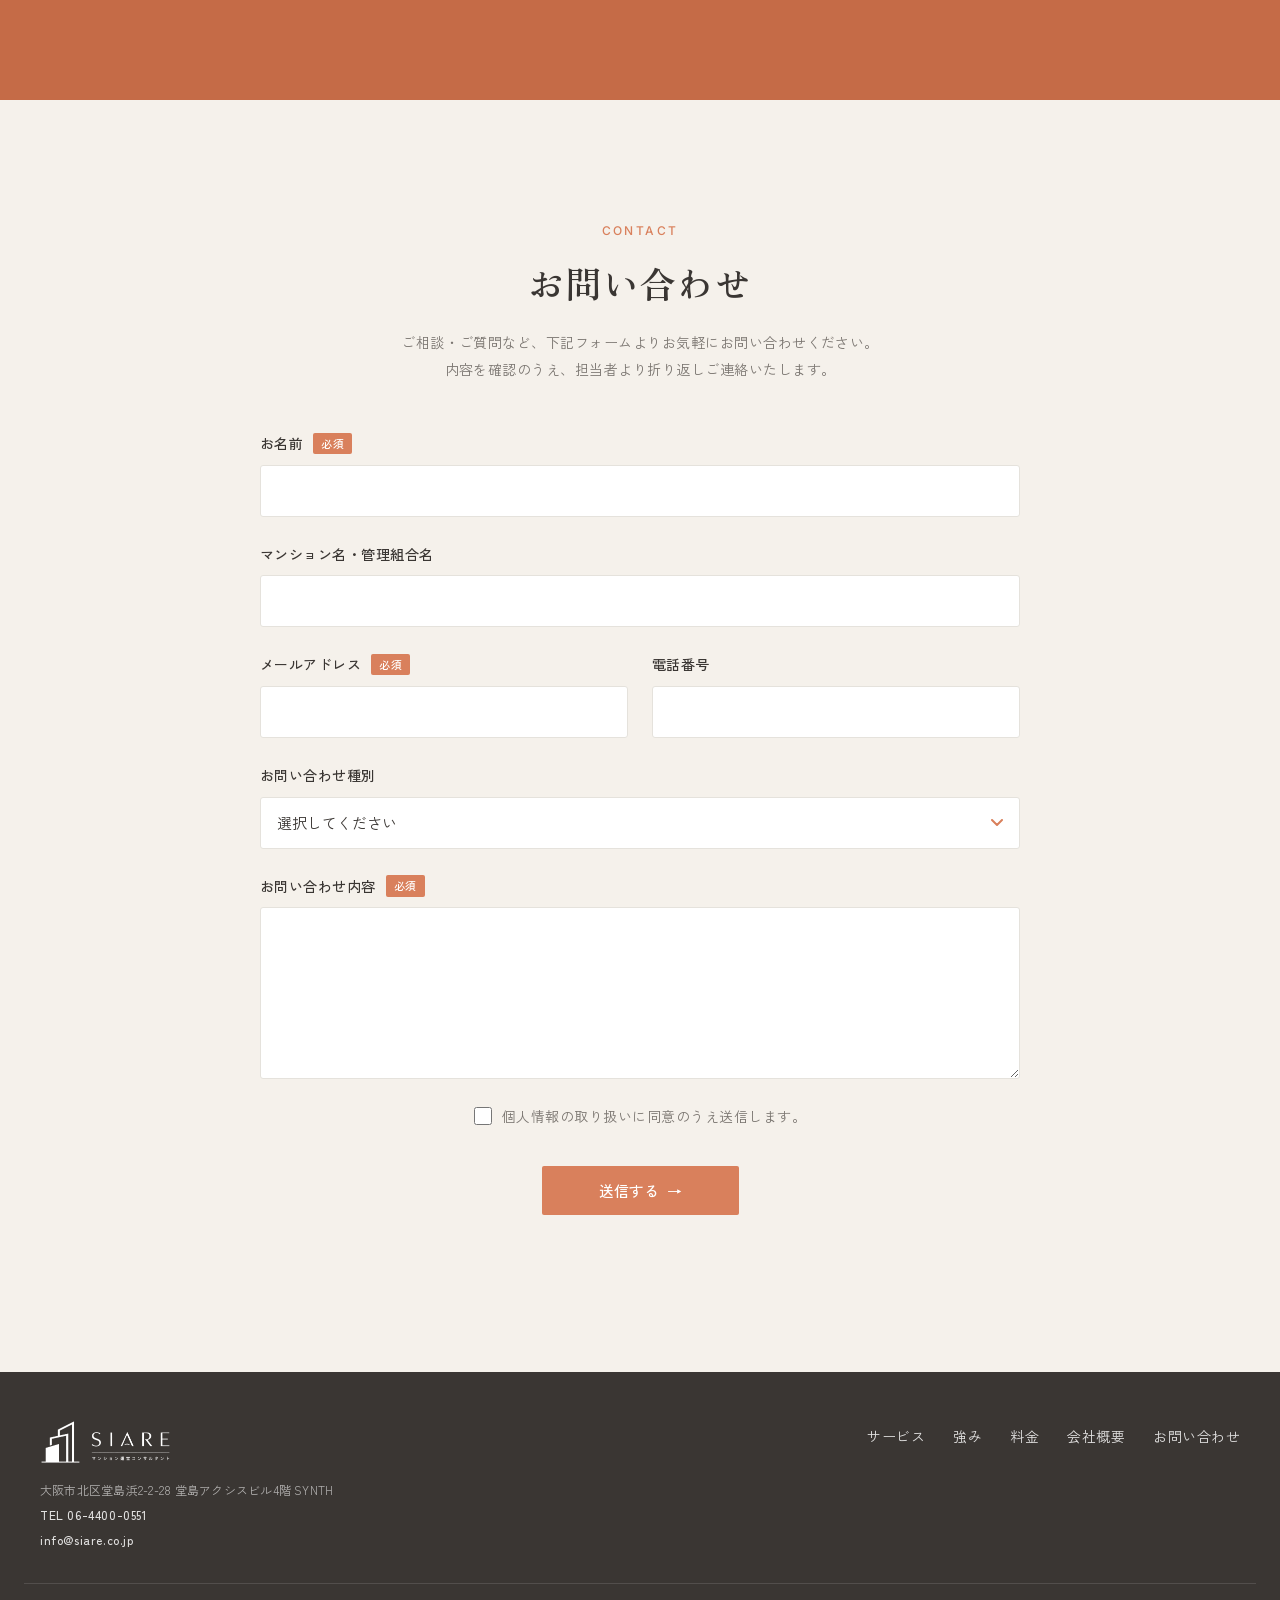
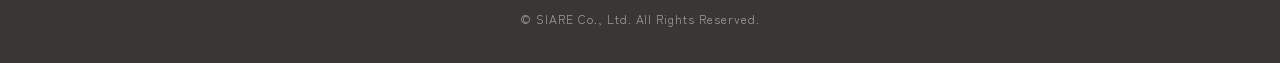
==== commit 67c19af1: "feat: 会社概要の画像を自社ビル(堂島アクシスビル)の実写に差し替え フリー素材から、所在地である堂島アクシスビルの実写に変更。 4.65MB/3024x4032 の原本を 900x1200・約3" ====
--- a/index.html
+++ b/index.html
@@ -533,7 +533,7 @@
           </dl>
         </div>
         <div class="company__image">
-          <img src="images/company.jpg" alt="オフィスビルのイメージ" width="800" height="1000" loading="lazy">
+          <img src="images/company.jpg" alt="シアレ株式会社が入居する堂島アクシスビル" width="900" height="1200" loading="lazy">
         </div>
       </div>
     </section>
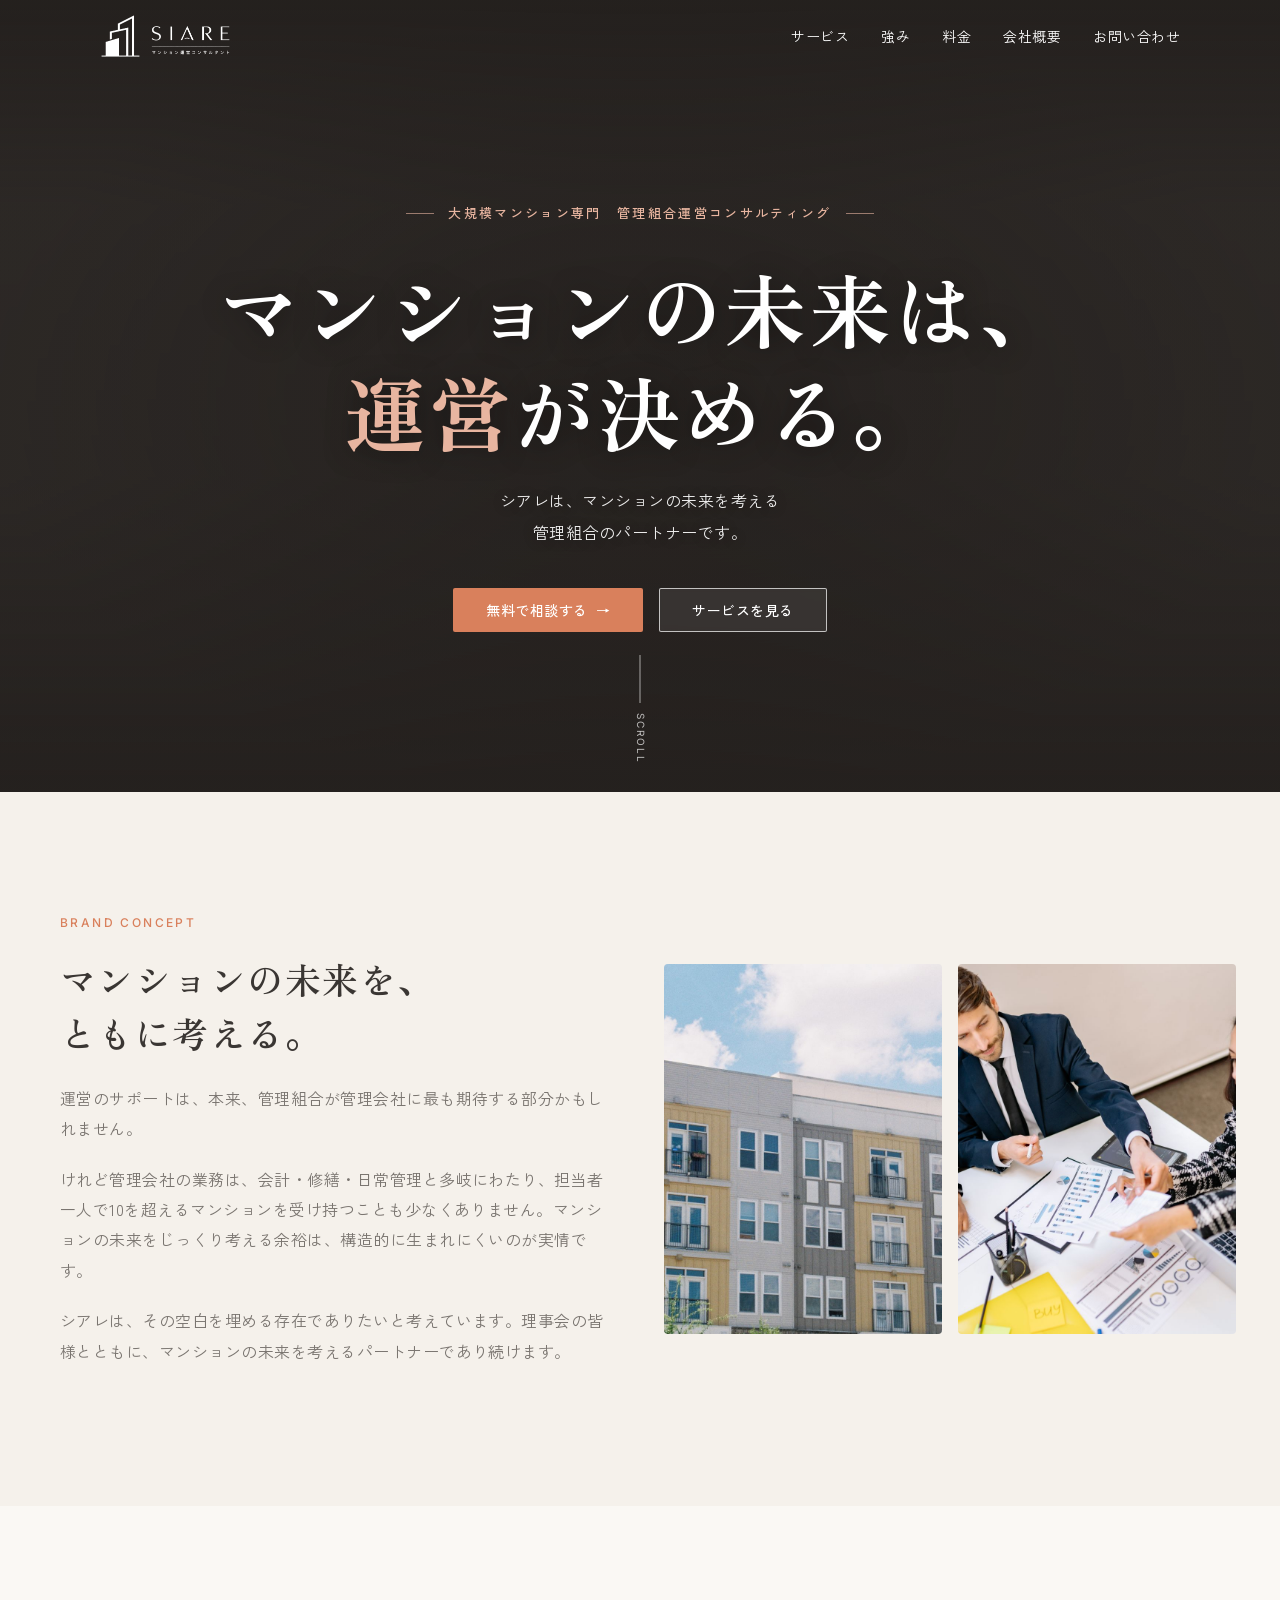
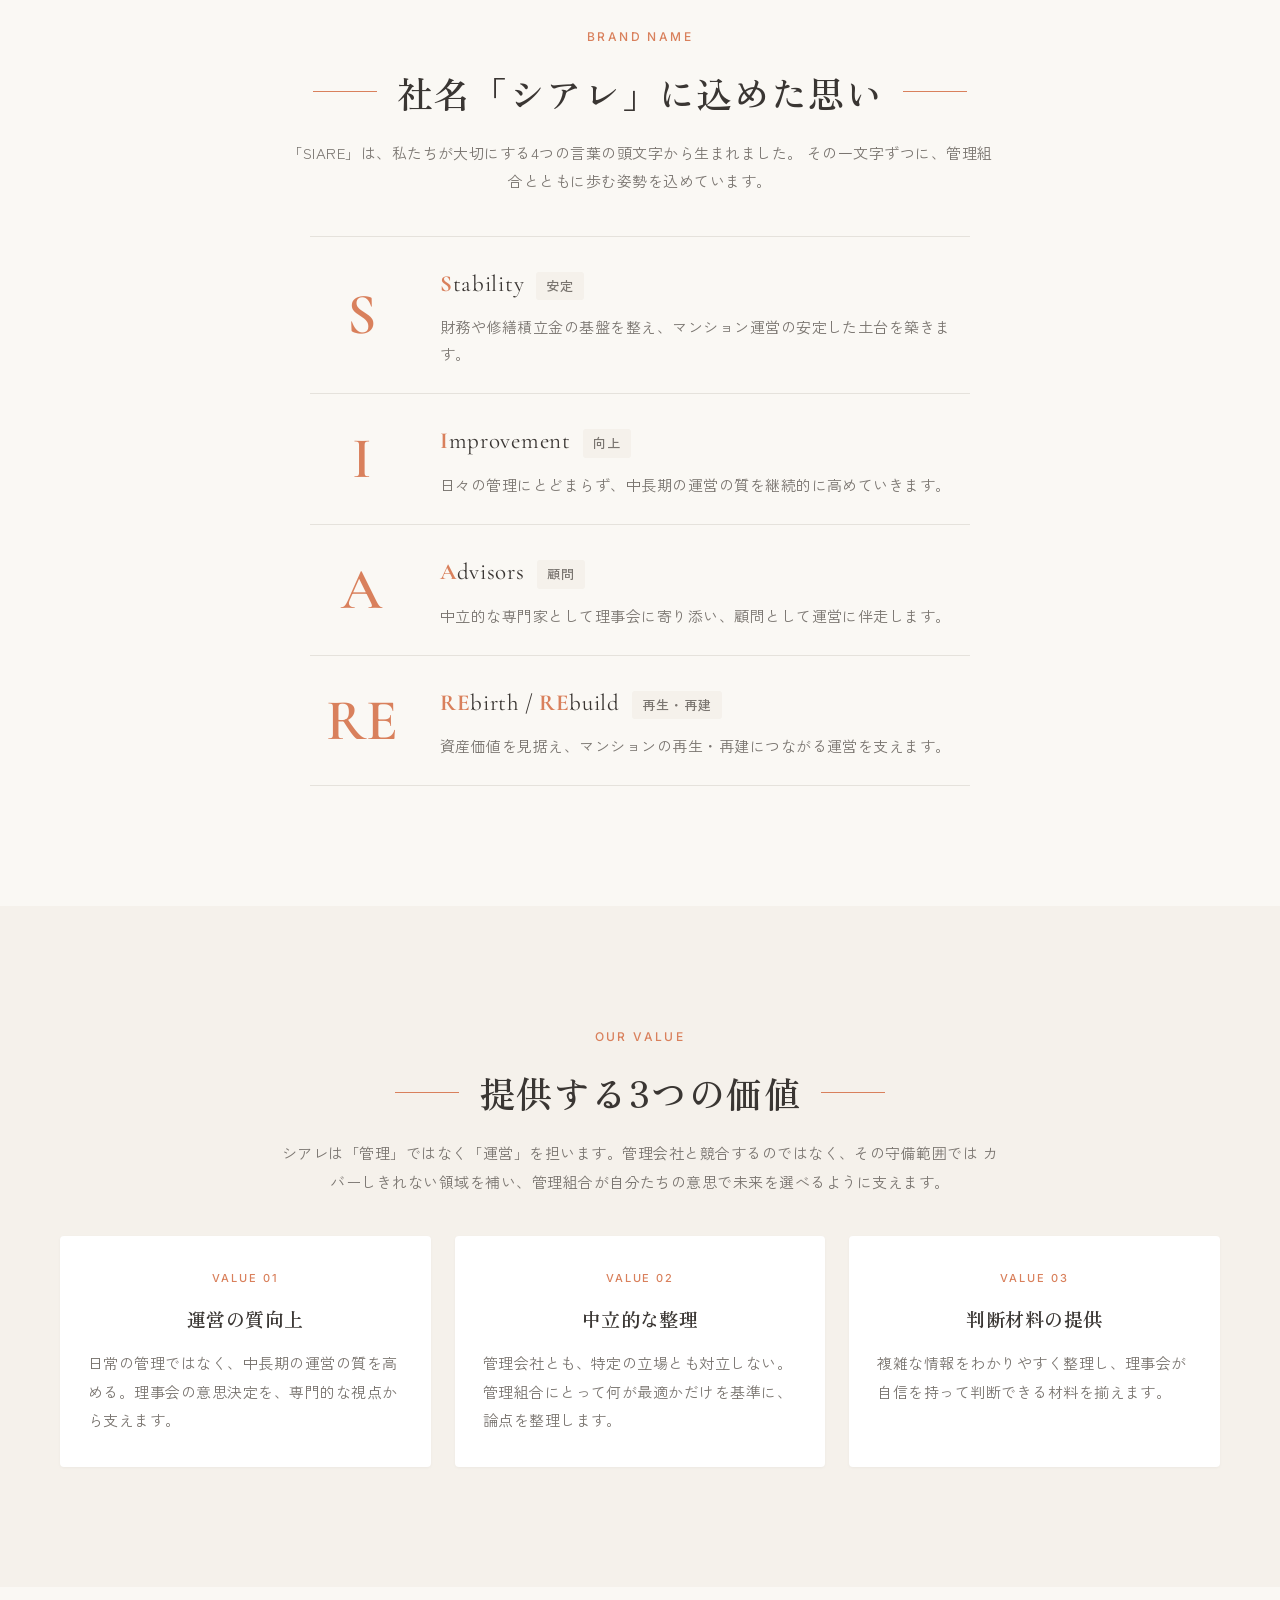
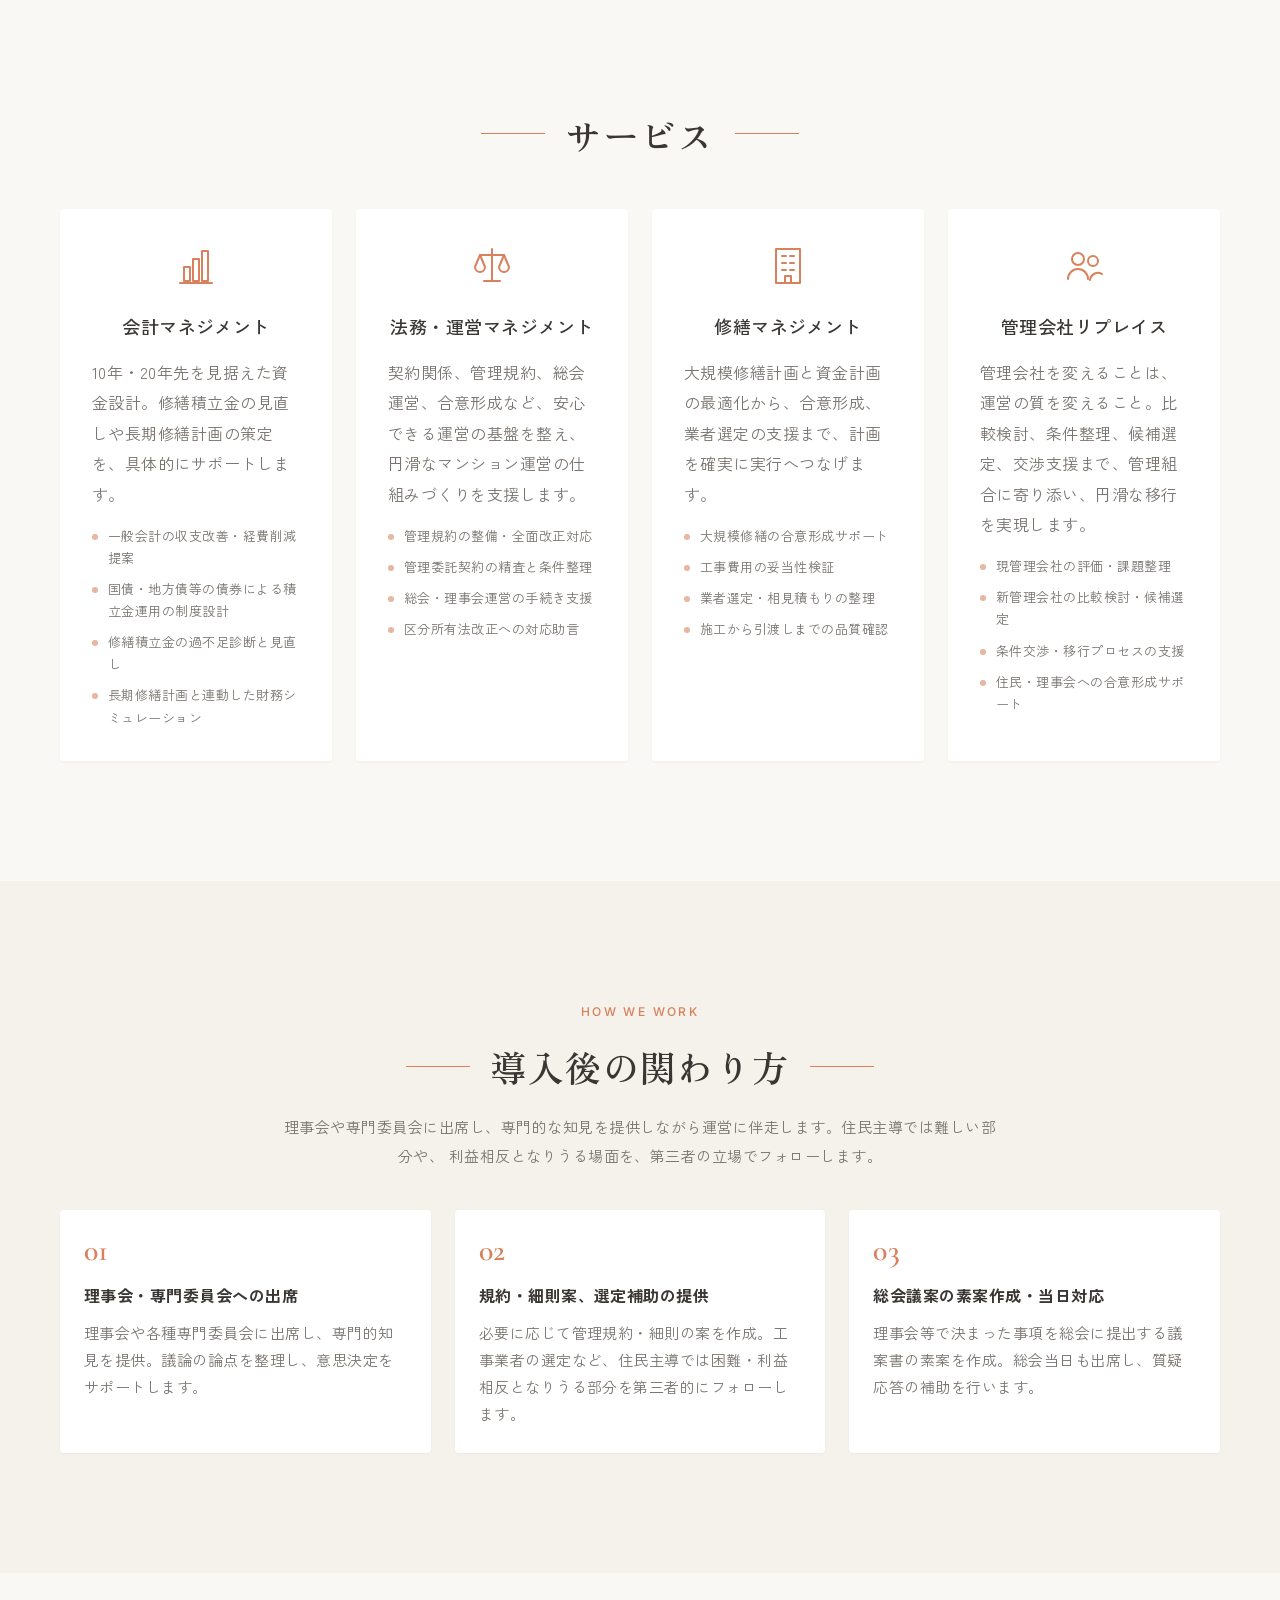
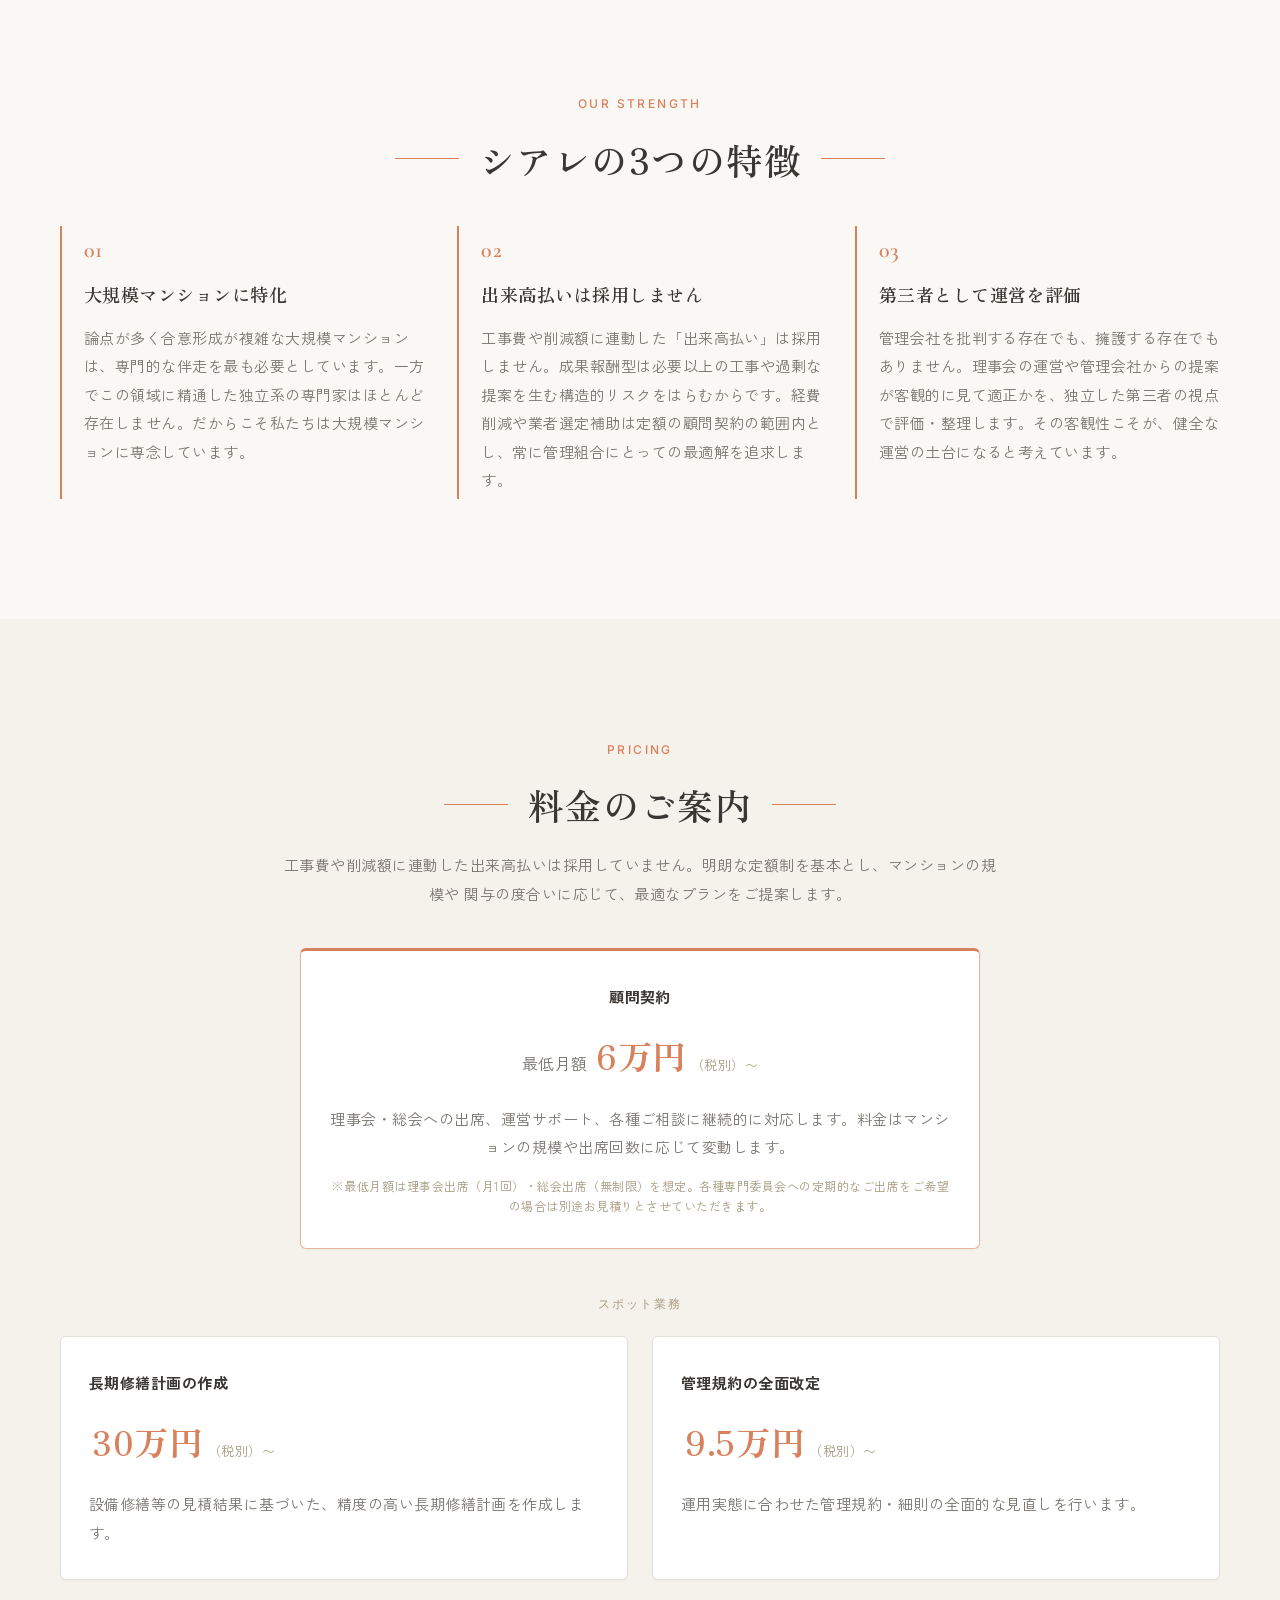
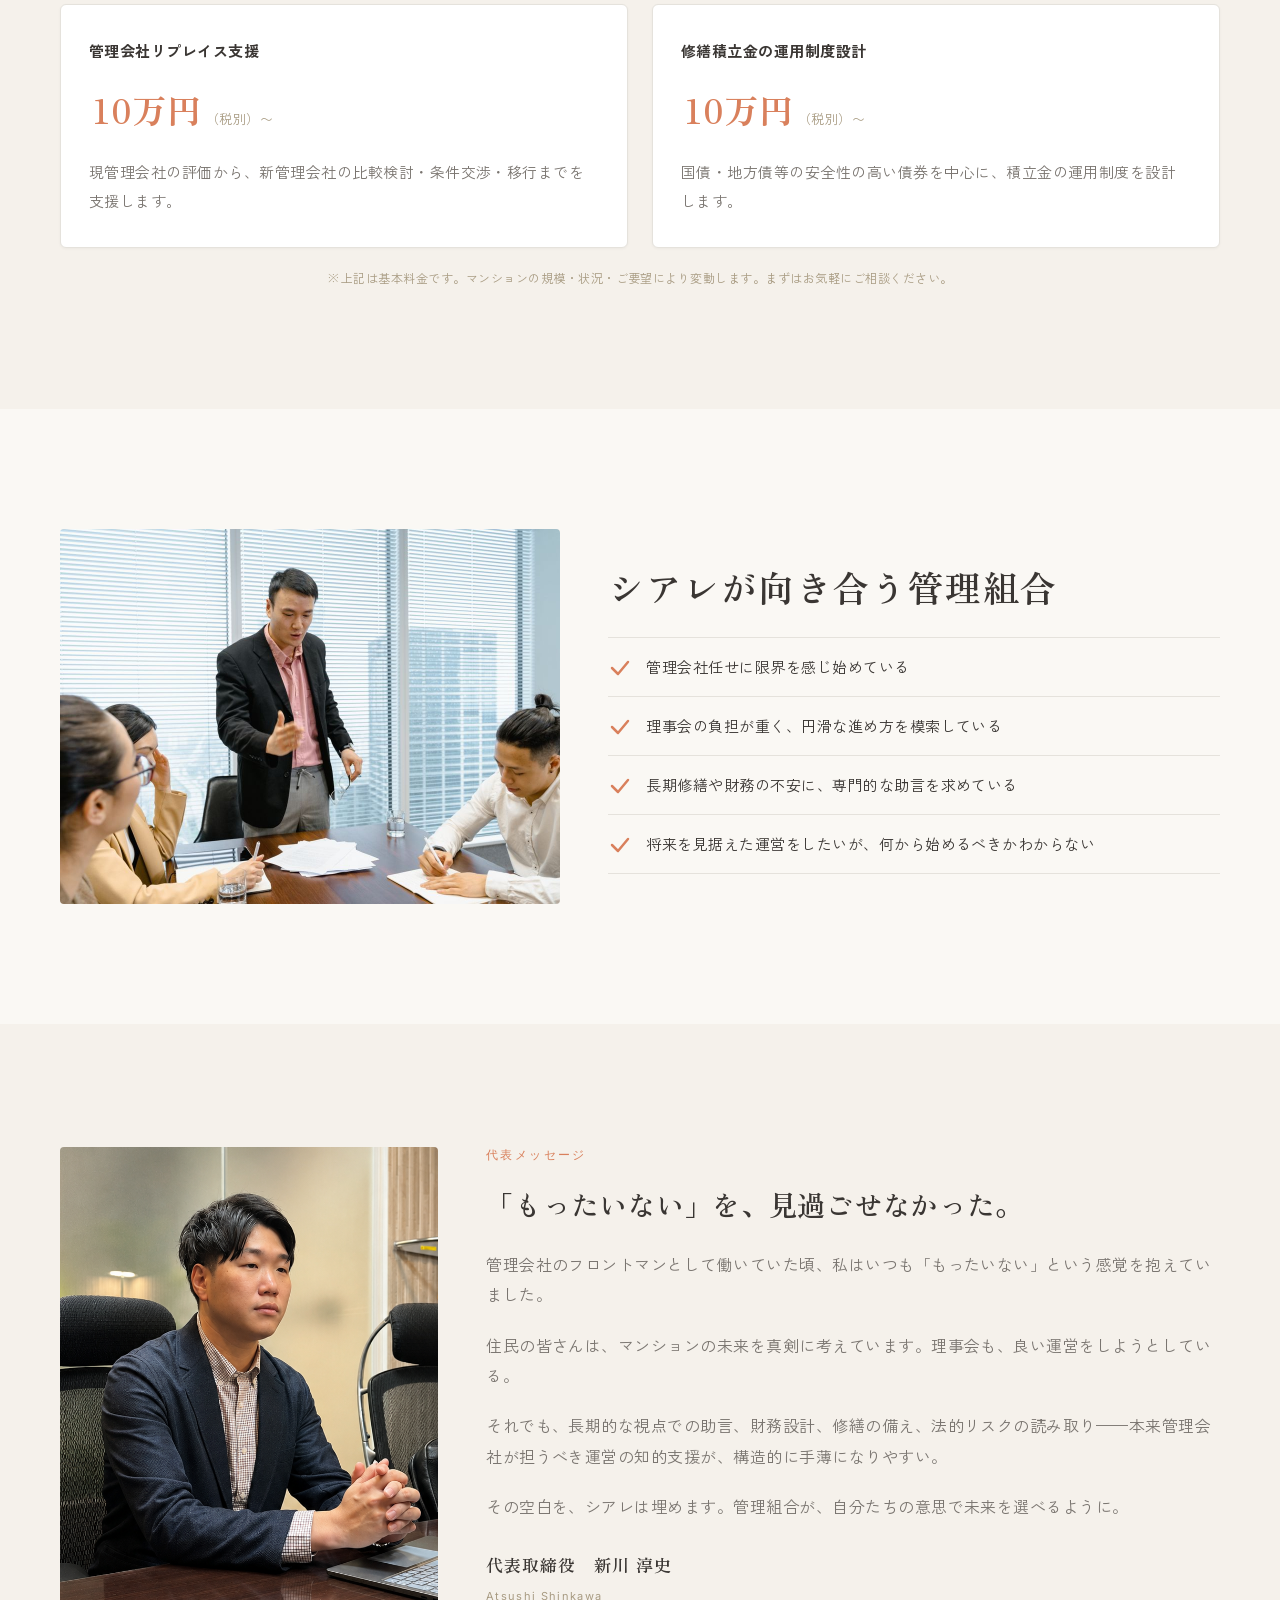
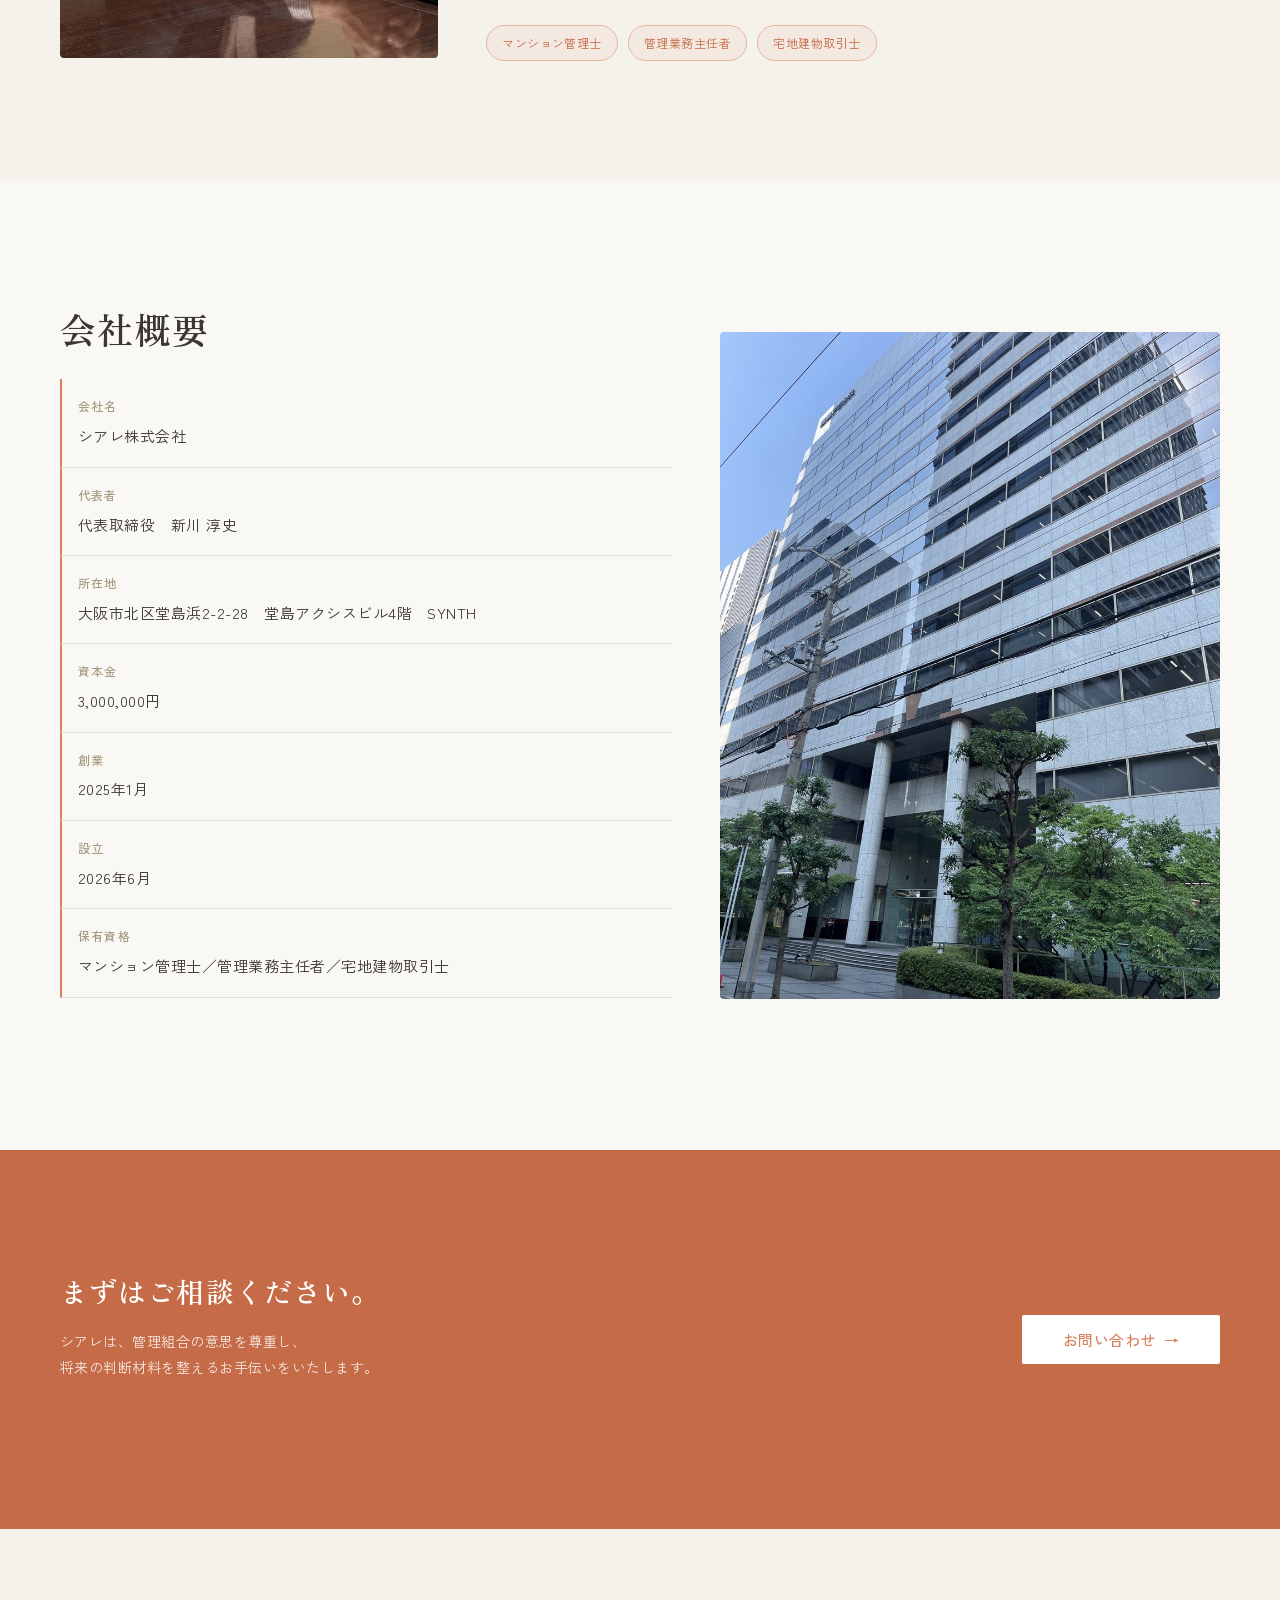
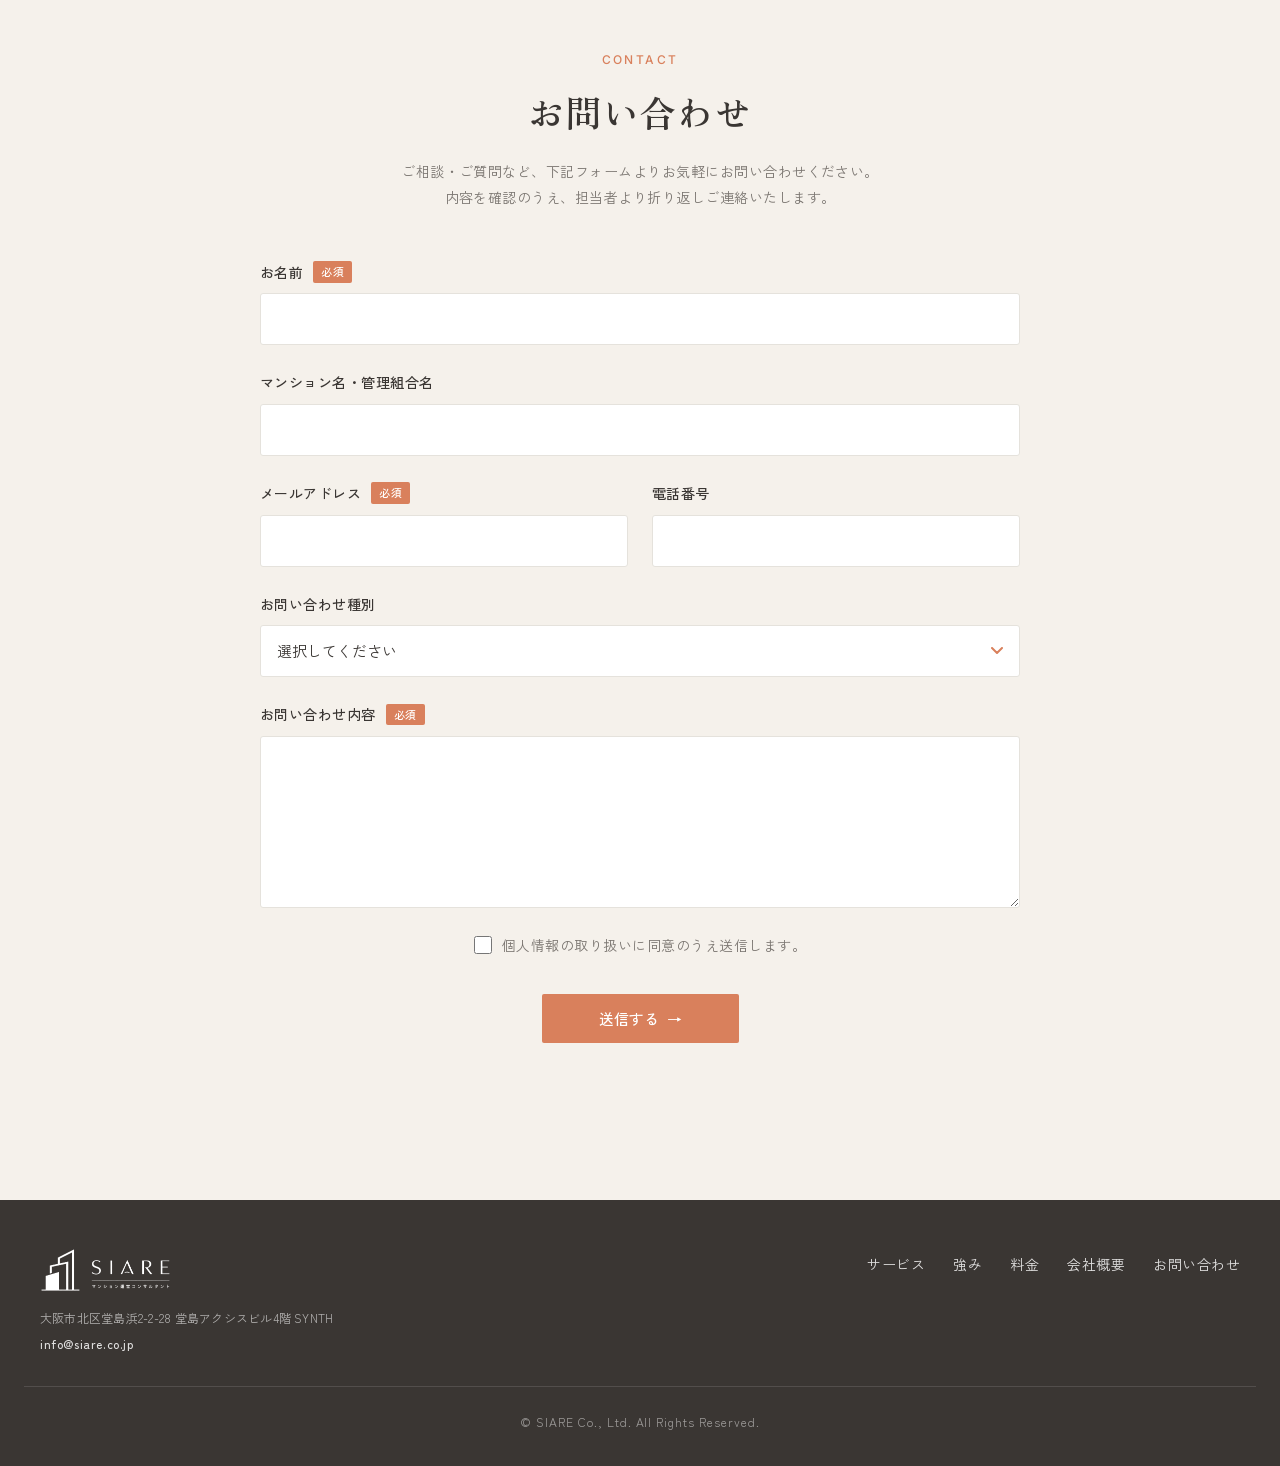
==== commit a6043f2d: "perf/fix: ヒーロー画像を最適化・代表メッセージ見出しを1行化・電話番号を削除 - ヒーロー画像(hero-1〜4)を再圧縮/縮小し合計約3.4MB→約1.8MBに軽量化。   hero-4は" ====
--- a/index.html
+++ b/index.html
@@ -511,10 +511,6 @@
               <dd>大阪市北区堂島浜2-2-28　堂島アクシスビル4階　SYNTH</dd>
             </div>
             <div class="company__row">
-              <dt>電話番号</dt>
-              <dd><a href="tel:0644000551">06-4400-0551</a></dd>
-            </div>
-            <div class="company__row">
               <dt>資本金</dt>
               <dd>3,000,000円</dd>
             </div>
@@ -655,7 +651,6 @@
         <img class="brand__img brand__img--footer" src="images/logo.png" alt="SIARE マンション運営コンサルタント" width="1040" height="349">
         <p class="footer-contact">
           <span class="footer-contact__addr">大阪市北区堂島浜2-2-28 堂島アクシスビル4階 SYNTH</span>
-          <a class="footer-contact__link" href="tel:0644000551">TEL 06-4400-0551</a>
           <a class="footer-contact__link" href="mailto:info@siare.co.jp">info@siare.co.jp</a>
         </p>
       </div>
--- a/css/style.css
+++ b/css/style.css
@@ -721,6 +721,16 @@
   background-color: var(--color-bg-section);
 }
 
+/* 代表メッセージの見出しは長めなので字間を詰め、デスクトップでは1行に収める */
+.message .section-heading {
+  letter-spacing: 0.01em;
+}
+@media (min-width: 1024px) {
+  .message .section-heading {
+    font-size: 28px;
+  }
+}
+
 .message__image img {
   width: 100%;
   border-radius: 4px;
@@ -1205,13 +1215,13 @@
     gap: 48px;
   }
   .message__image {
-    flex: 1 1 40%;
+    flex: 1 1 34%;
   }
   .message__image img {
     margin-bottom: 0;
   }
   .message__text {
-    flex: 1 1 60%;
+    flex: 1 1 66%;
   }
 
   /* 会社概要：2カラム */
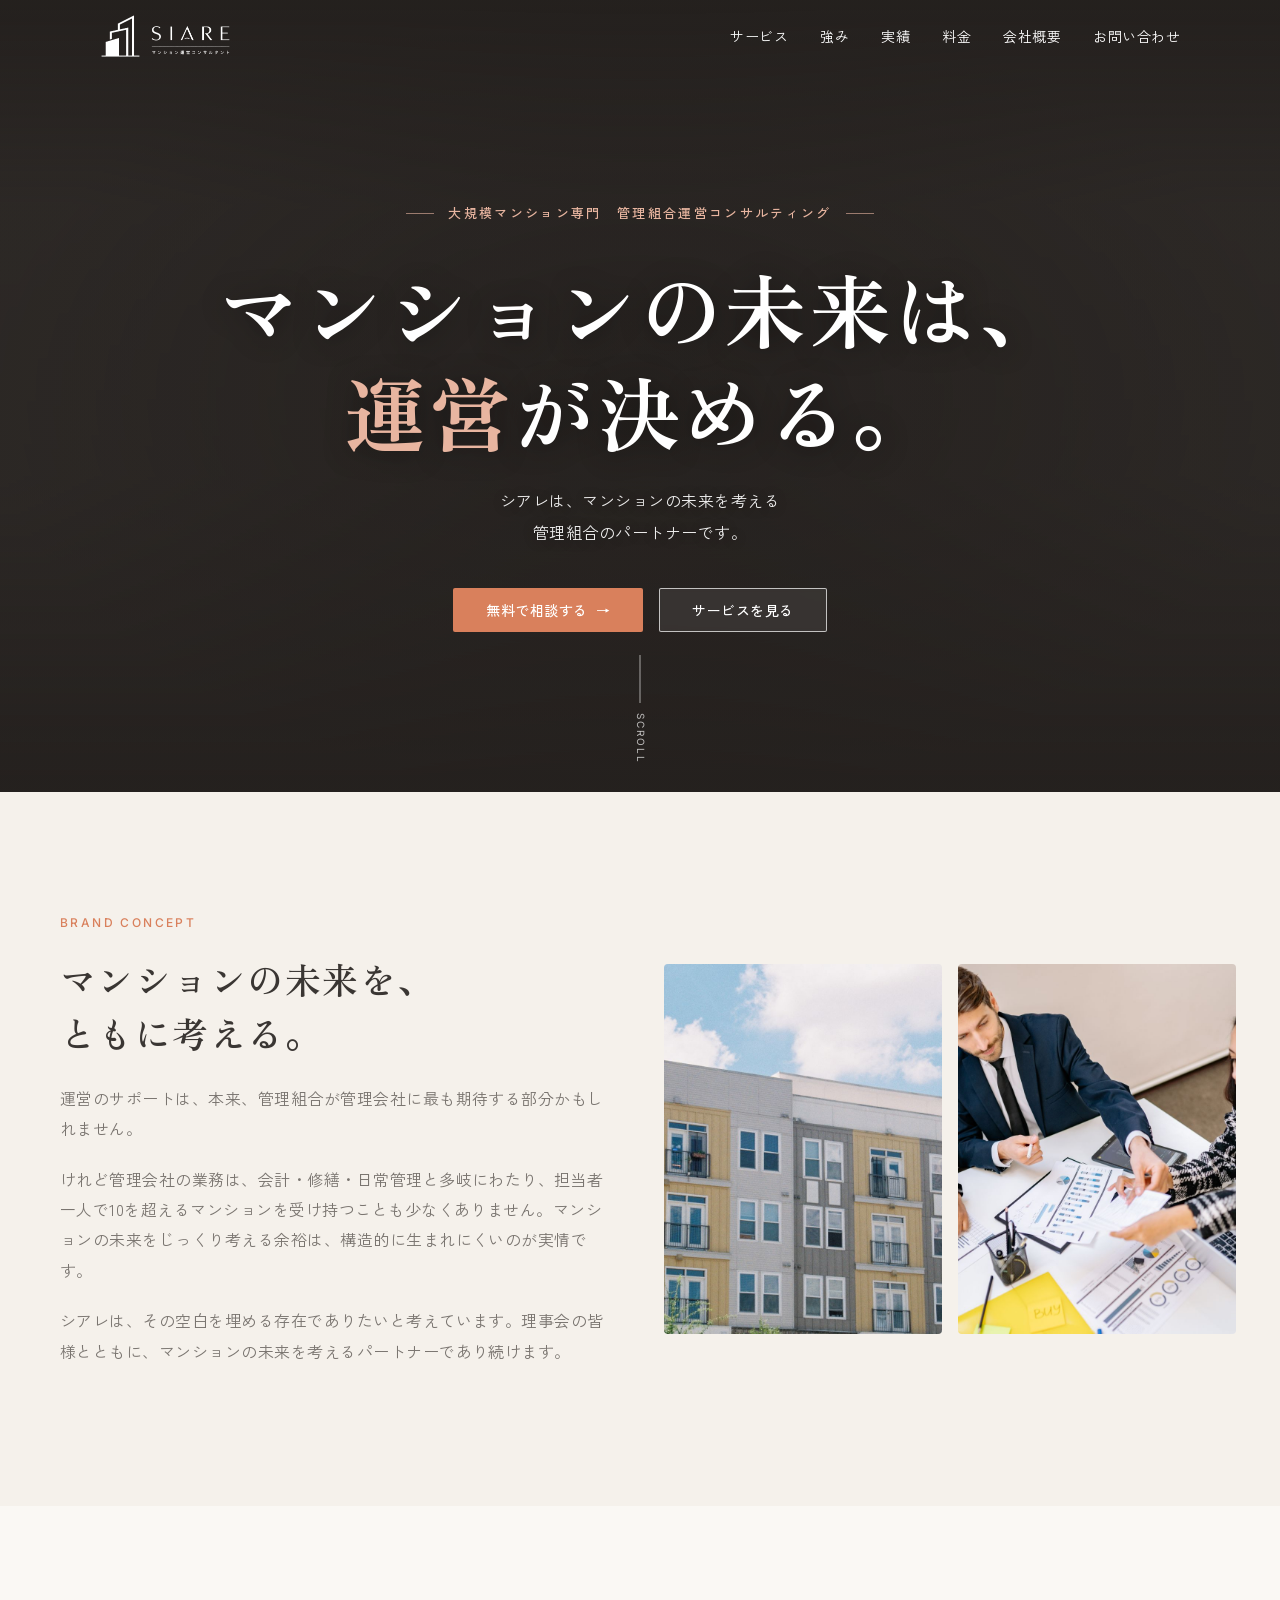
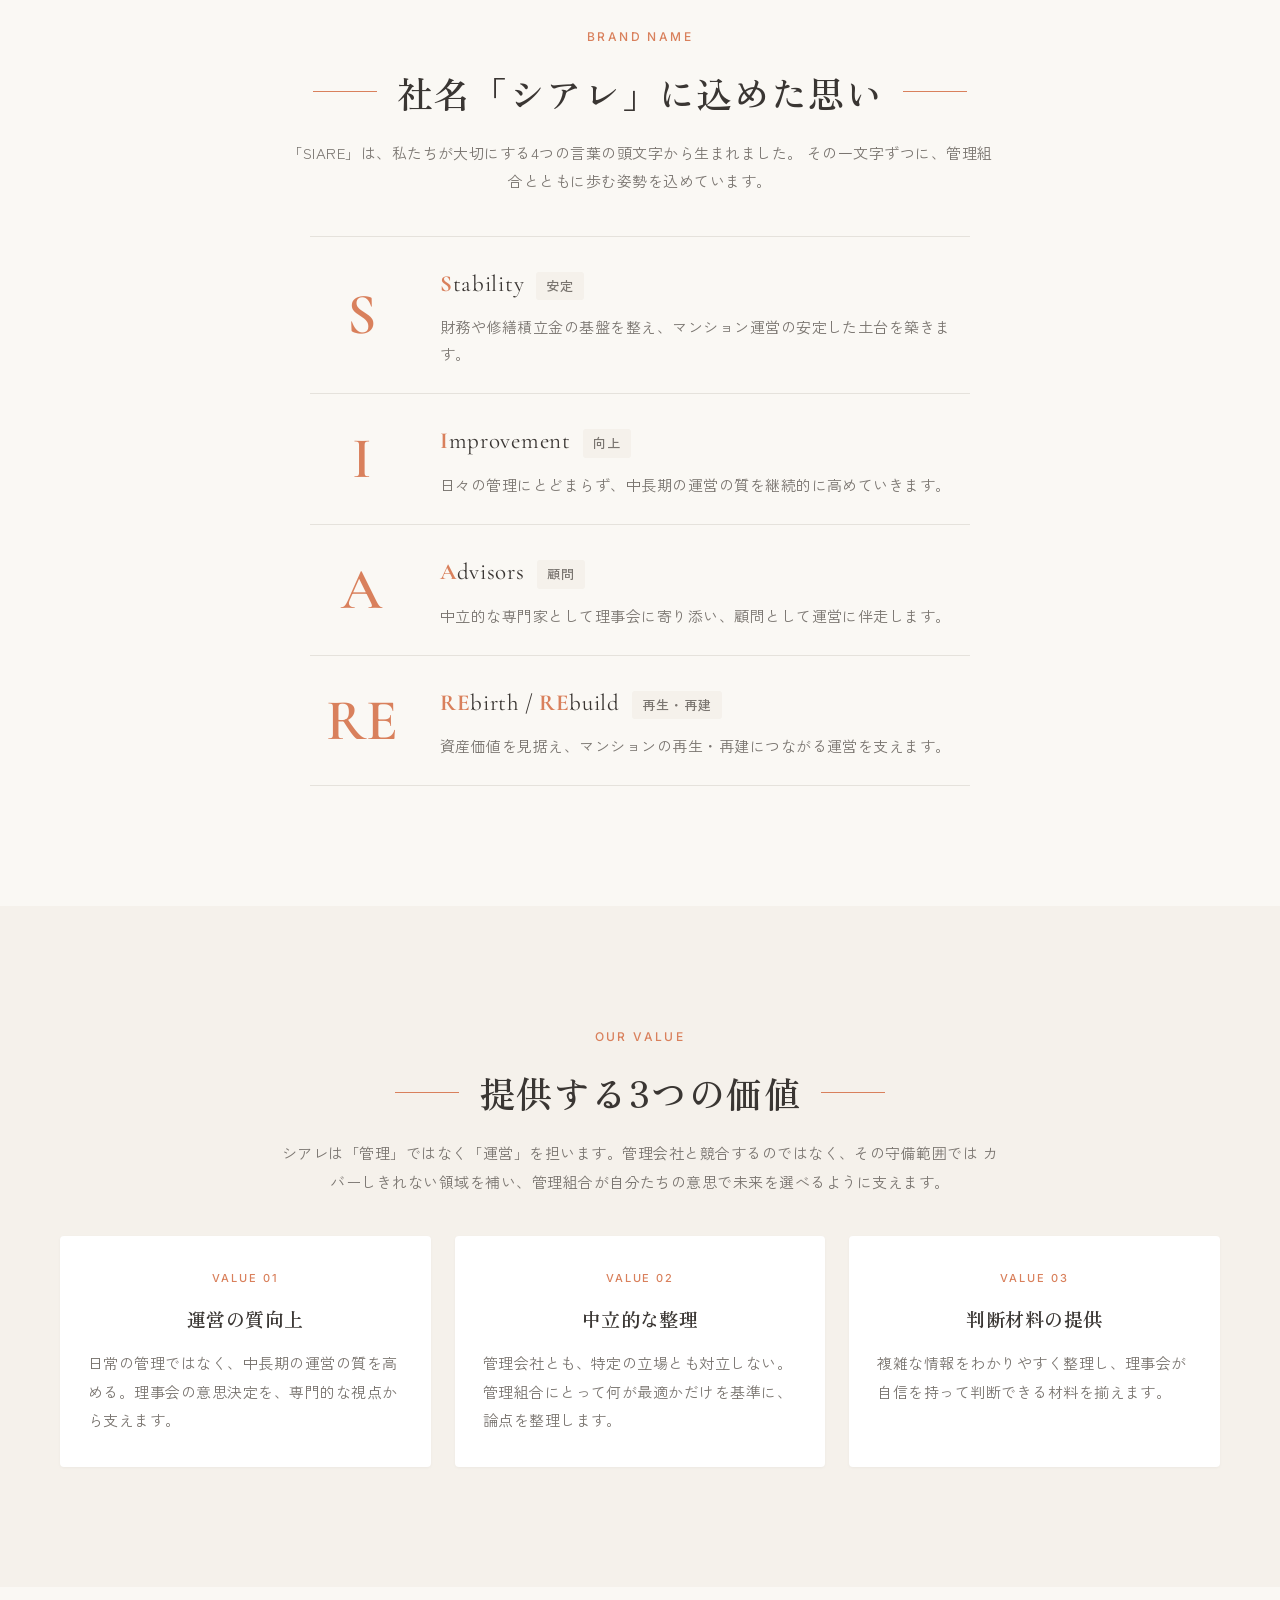
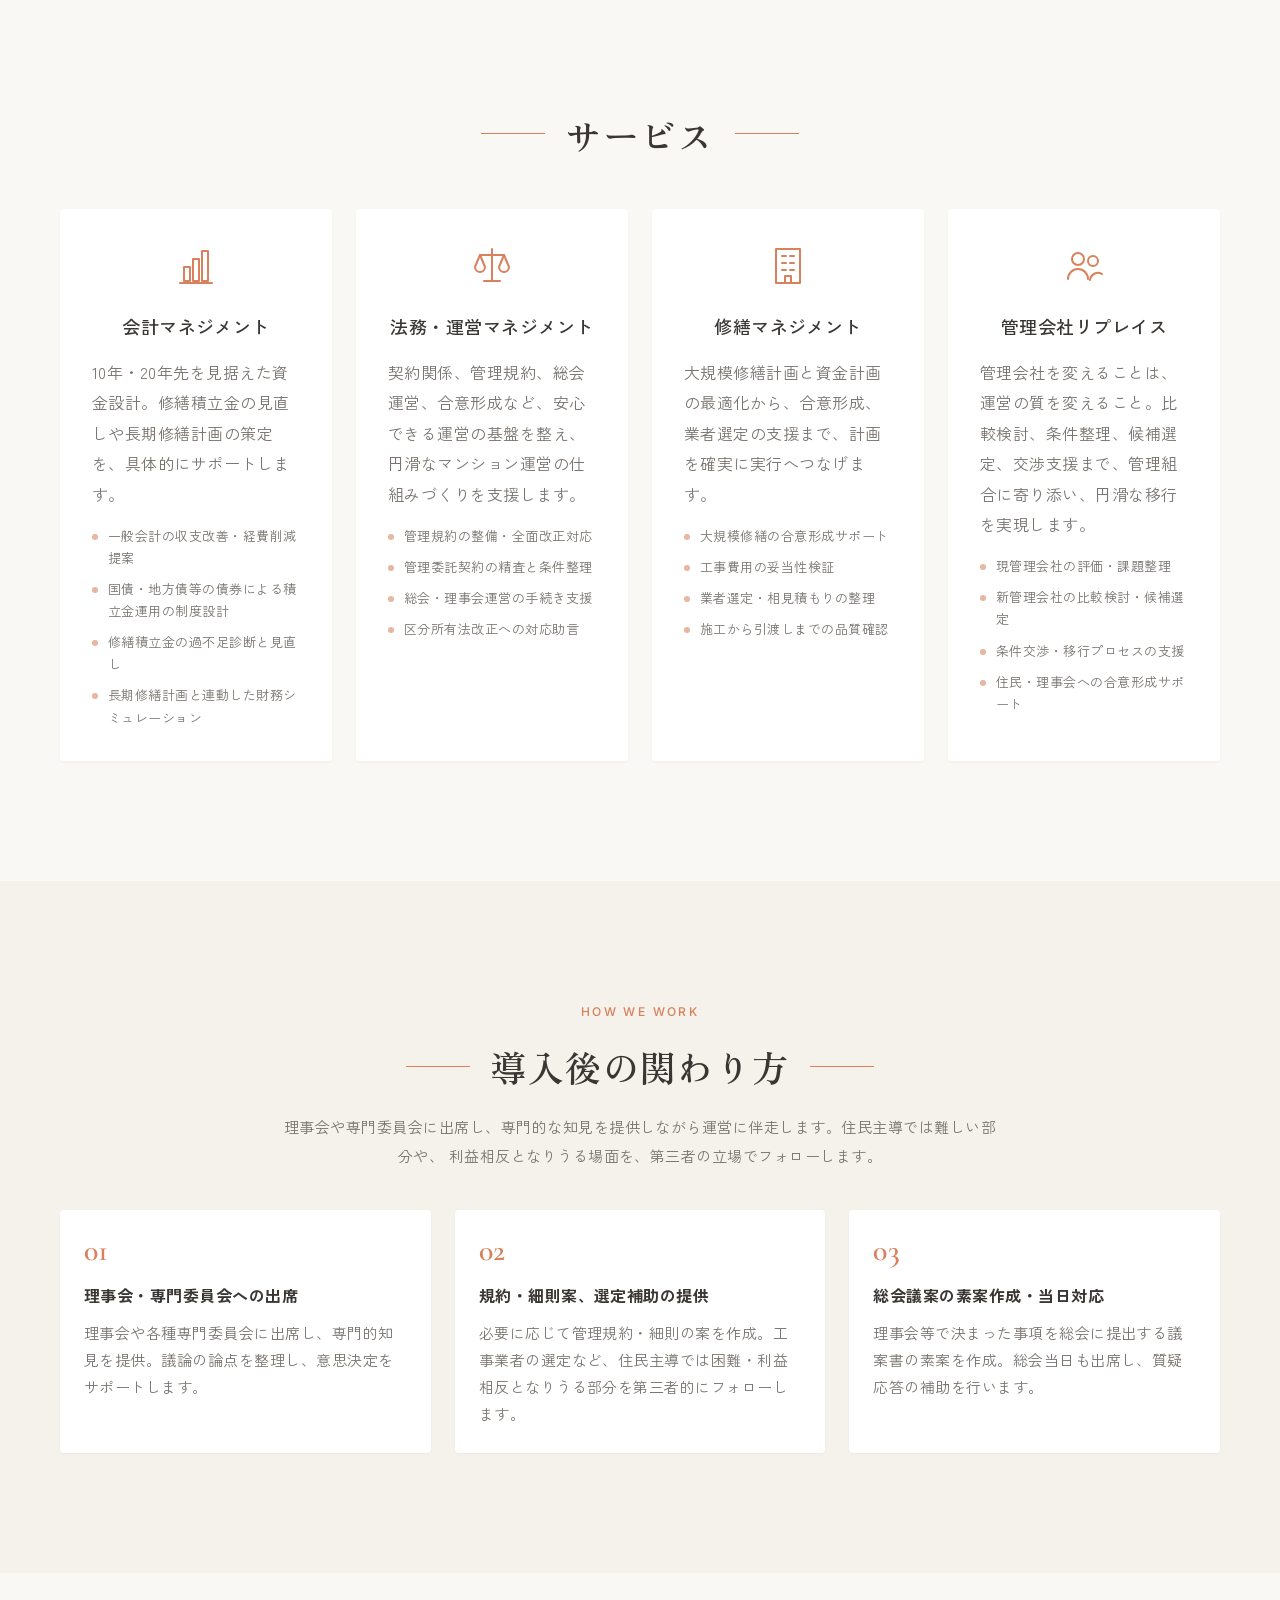
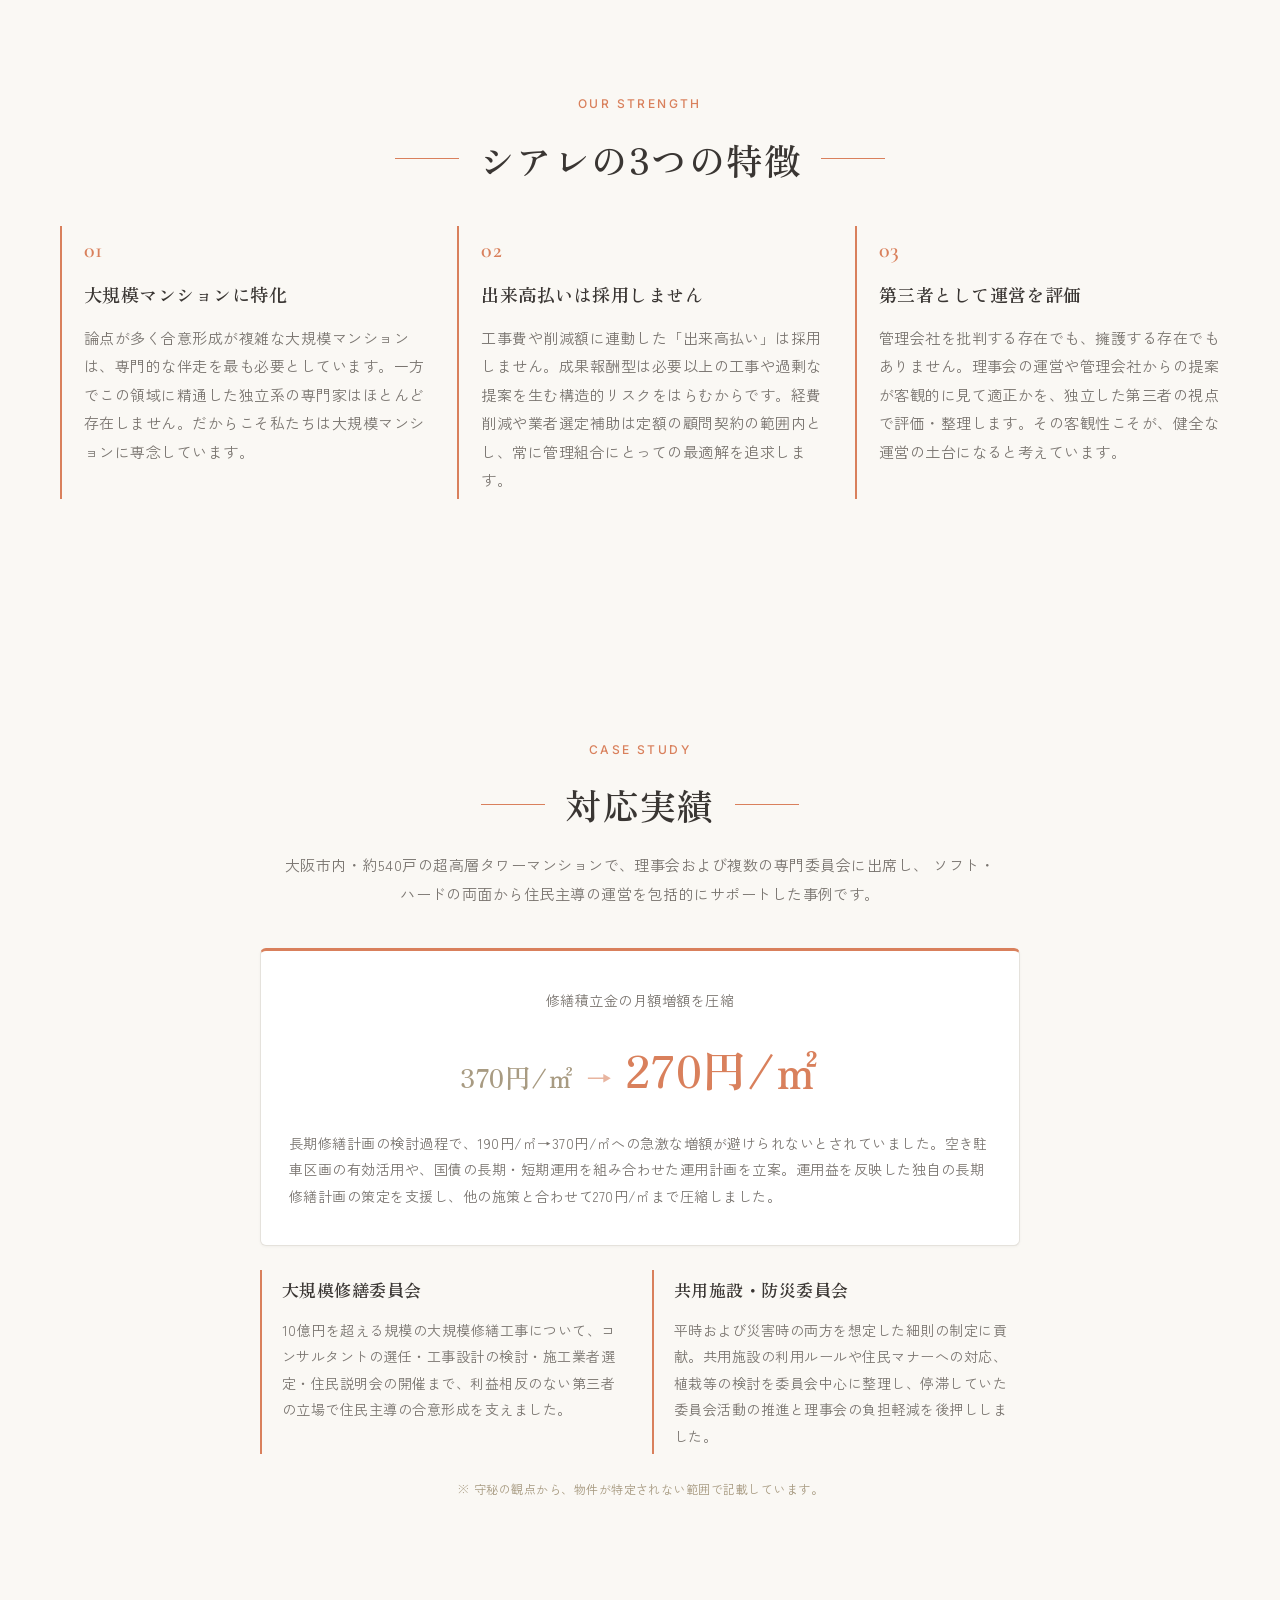
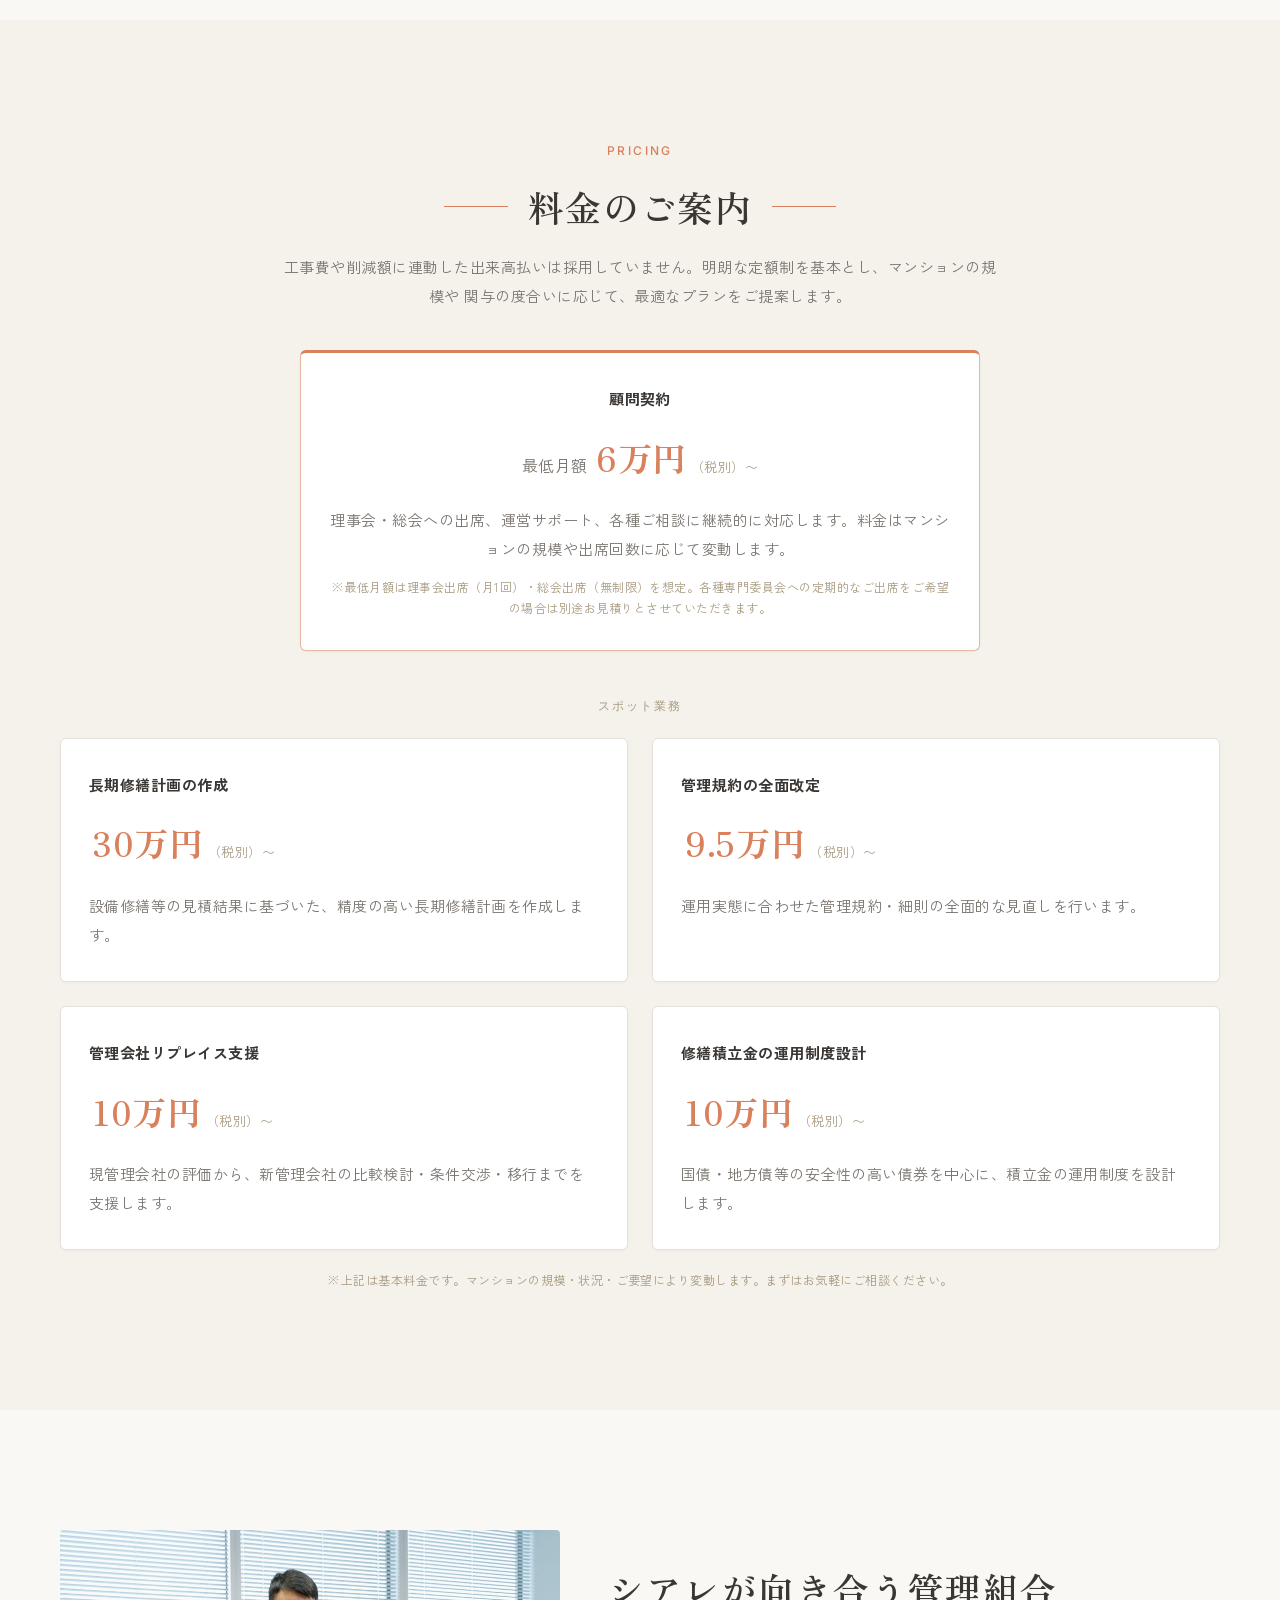
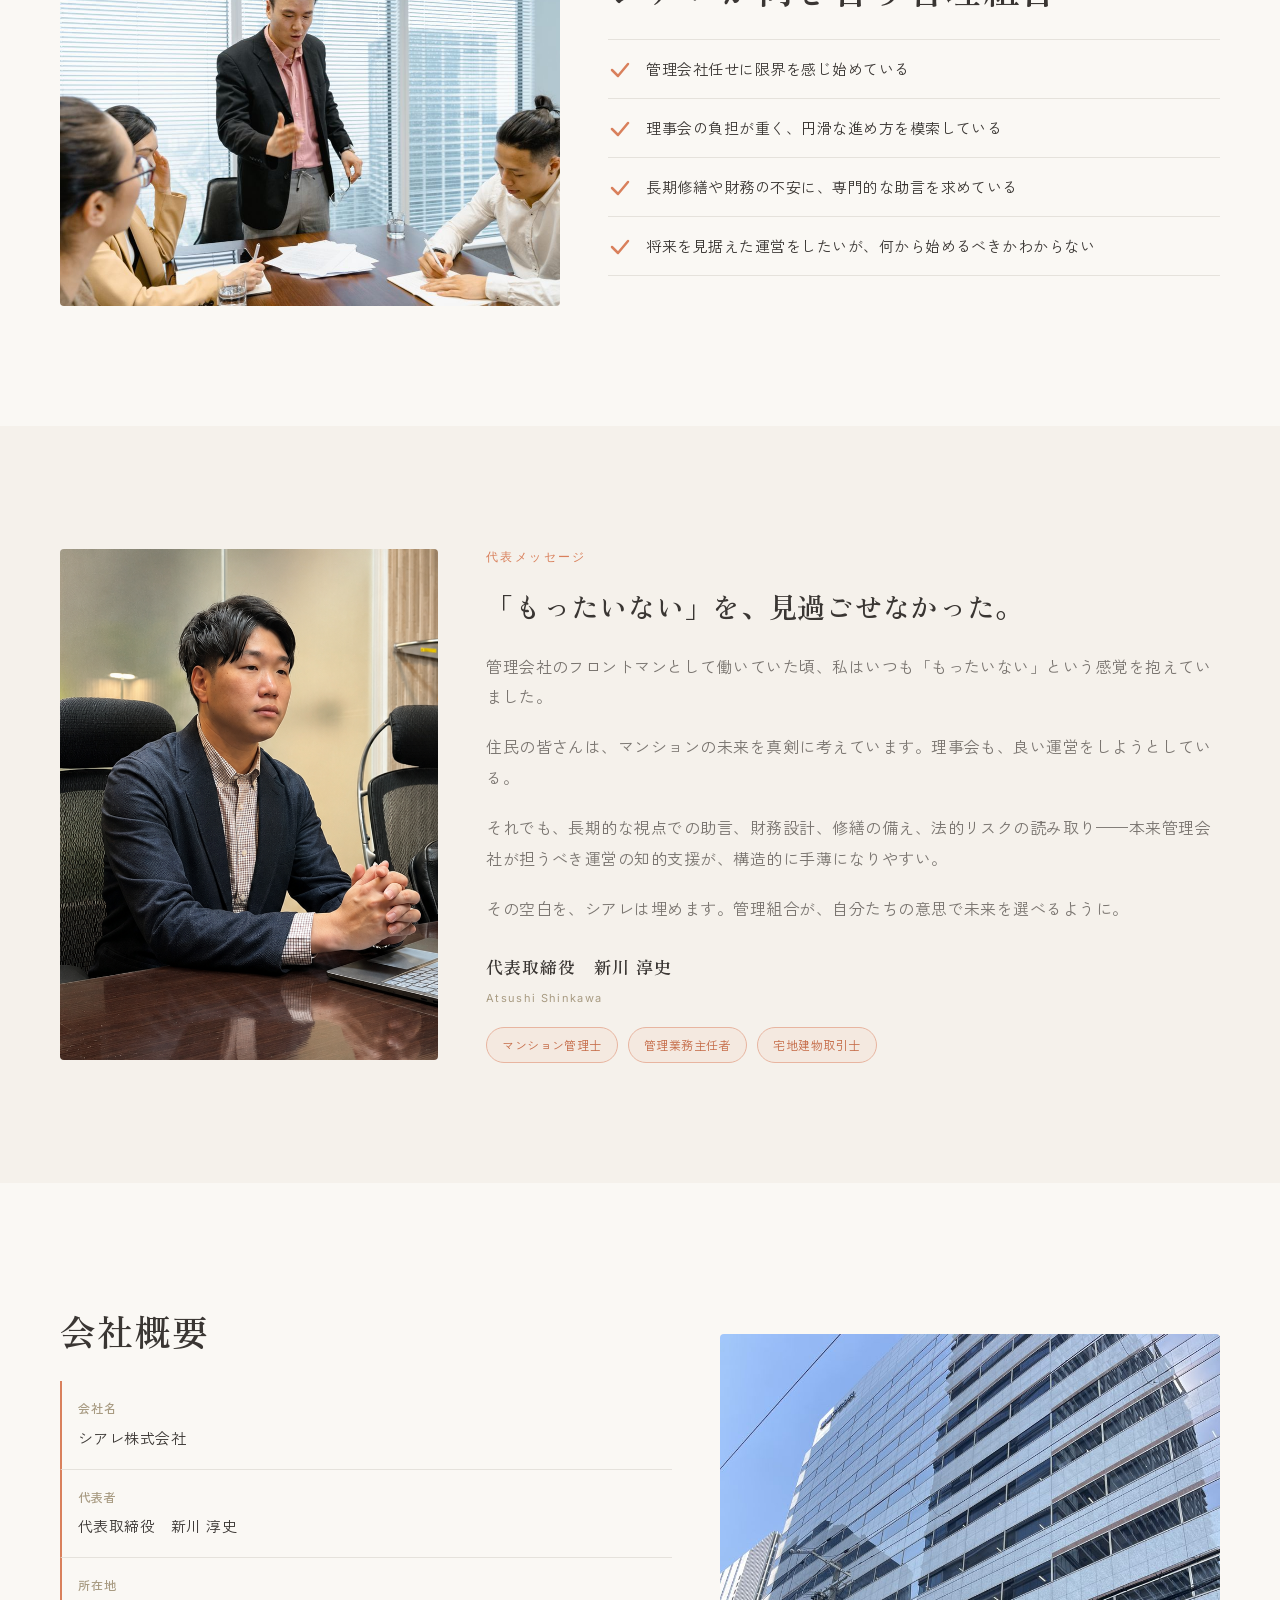
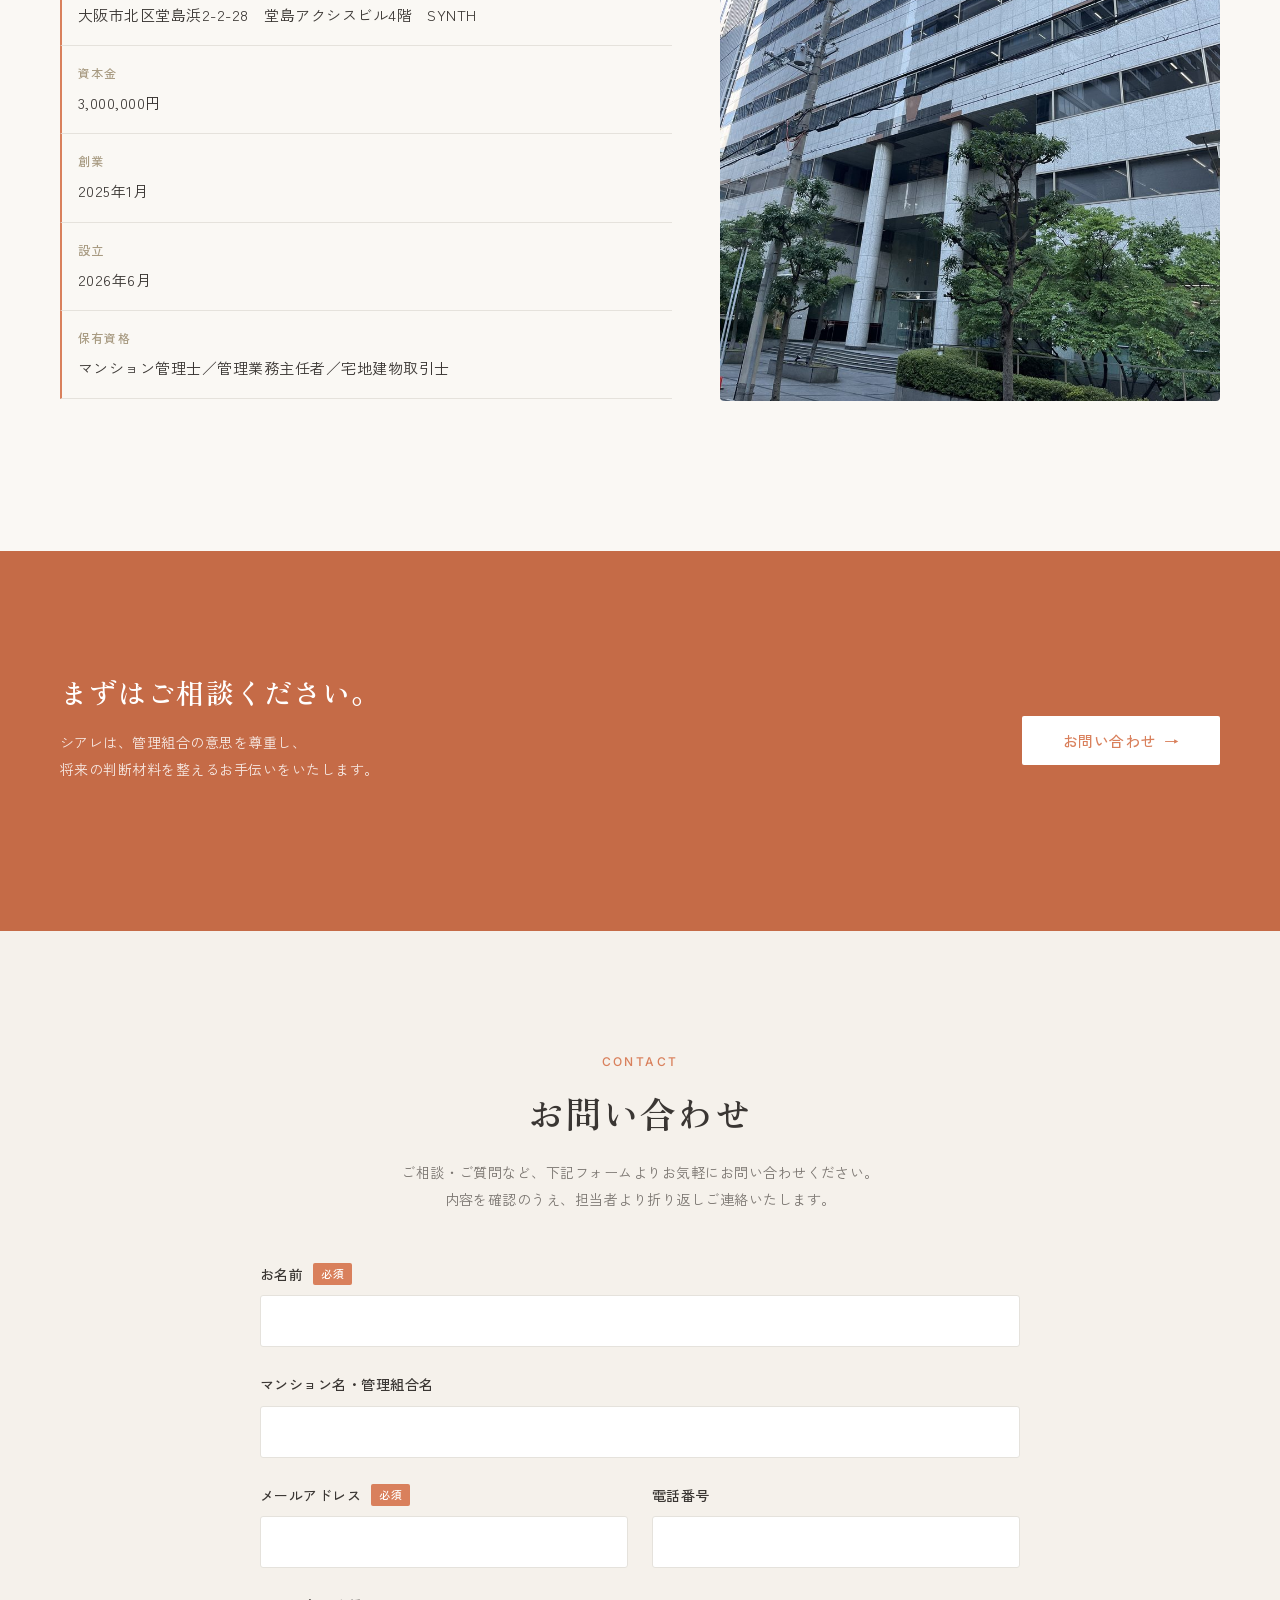
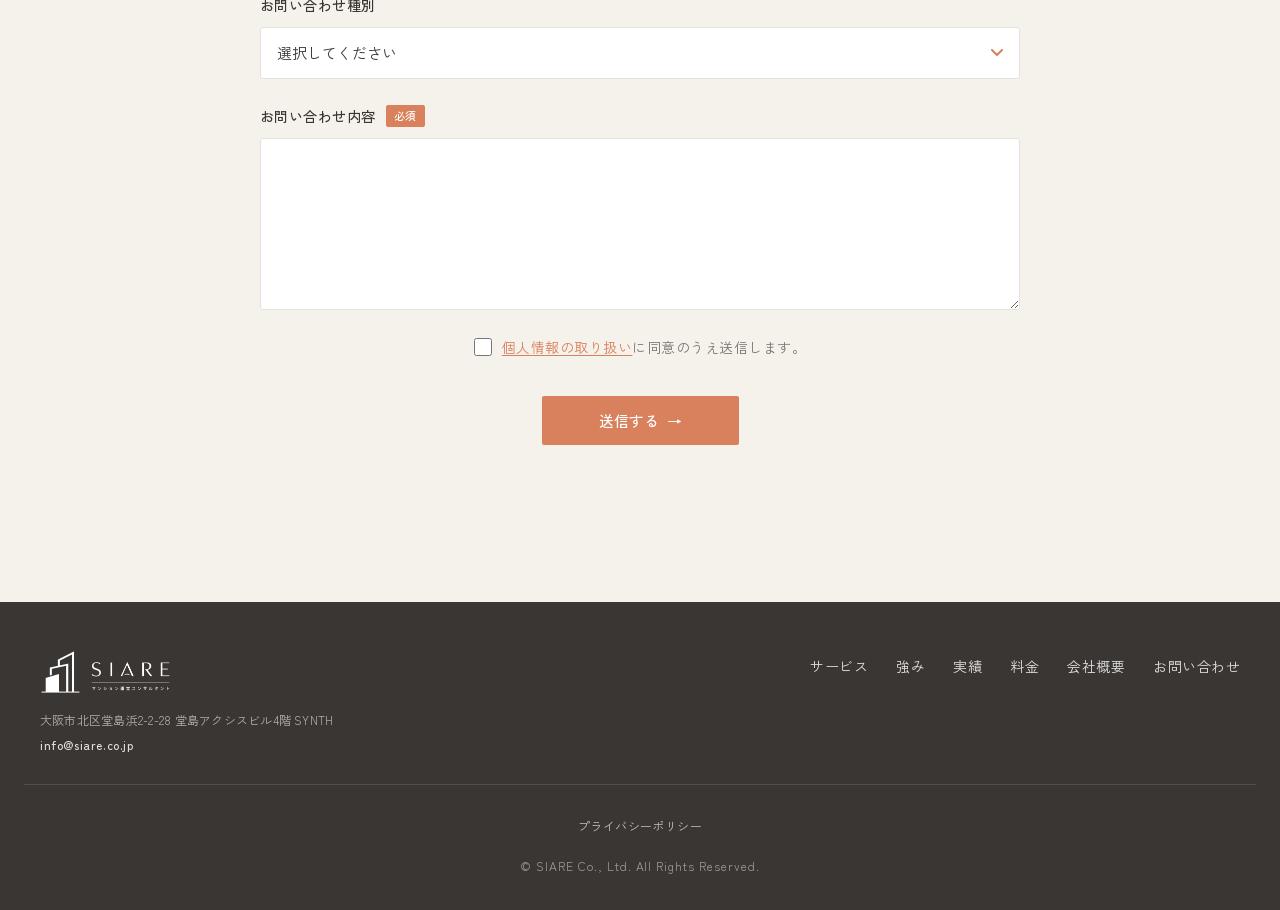
==== commit 4459113c: "feat: 対応実績(CASE STUDY)セクション・プライバシーポリシー・ファビコンを追加 - 実績(CASE STUDY)セクション追加: 540戸タワマンでの積立金増額圧縮   (370→27" ====
--- a/index.html
+++ b/index.html
@@ -4,7 +4,49 @@
   <meta charset="UTF-8">
   <meta name="viewport" content="width=device-width, initial-scale=1.0">
   <title>シアレ株式会社 | マンション運営コンサルタント</title>
-  <meta name="description" content="シアレ株式会社は、財務・法務・修繕の三軸からマンション管理組合の運営を総合的に支えるコンサルティング会社です。">
+  <meta name="description" content="シアレ株式会社は、会計・法務・修繕の三軸から、大規模マンション管理組合の運営を総合的に支えるコンサルティング会社です。大阪・堂島。">
+  <link rel="canonical" href="https://www.siare.co.jp/">
+  <meta name="robots" content="index, follow">
+  <link rel="icon" href="images/favicon.png" type="image/png">
+
+  <!-- OGP / Twitter Card -->
+  <meta property="og:type" content="website">
+  <meta property="og:site_name" content="シアレ株式会社">
+  <meta property="og:title" content="シアレ株式会社 | マンション運営コンサルタント">
+  <meta property="og:description" content="会計・法務・修繕の三軸から、大規模マンション管理組合の運営を総合的に支えるコンサルティング会社です。">
+  <meta property="og:url" content="https://www.siare.co.jp/">
+  <meta property="og:image" content="https://www.siare.co.jp/images/og-image.jpg">
+  <meta property="og:locale" content="ja_JP">
+  <meta name="twitter:card" content="summary_large_image">
+  <meta name="twitter:title" content="シアレ株式会社 | マンション運営コンサルタント">
+  <meta name="twitter:description" content="会計・法務・修繕の三軸から、大規模マンション管理組合の運営を総合的に支えるコンサルティング会社です。">
+  <meta name="twitter:image" content="https://www.siare.co.jp/images/og-image.jpg">
+
+  <!-- 構造化データ（会社情報） -->
+  <script type="application/ld+json">
+  {
+    "@context": "https://schema.org",
+    "@type": "Organization",
+    "name": "シアレ株式会社",
+    "alternateName": "SIARE Co., Ltd.",
+    "url": "https://www.siare.co.jp/",
+    "logo": "https://www.siare.co.jp/images/logo.png",
+    "image": "https://www.siare.co.jp/images/og-image.jpg",
+    "email": "info@siare.co.jp",
+    "description": "会計・法務・修繕の三軸から、大規模マンション管理組合の運営を総合的に支えるコンサルティング会社。",
+    "address": {
+      "@type": "PostalAddress",
+      "streetAddress": "堂島浜2-2-28 堂島アクシスビル4階 SYNTH",
+      "addressLocality": "大阪市北区",
+      "addressRegion": "大阪府",
+      "addressCountry": "JP"
+    },
+    "founder": {
+      "@type": "Person",
+      "name": "新川 淳史"
+    }
+  }
+  </script>
 
   <!-- Google Fonts -->
   <link rel="preconnect" href="https://fonts.googleapis.com">
@@ -28,6 +70,7 @@
         <ul class="global-nav__list">
           <li><a href="#service">サービス</a></li>
           <li><a href="#strength">強み</a></li>
+          <li><a href="#case">実績</a></li>
           <li><a href="#pricing">料金</a></li>
           <li><a href="#company">会社概要</a></li>
           <li><a href="#contact">お問い合わせ</a></li>
@@ -365,6 +408,48 @@
       </div>
     </section>
     <!-- /シアレの3つの特徴 -->
+
+    <!-- ============================================ -->
+    <!-- 対応実績（CASE STUDY）                        -->
+    <!-- ============================================ -->
+    <section class="case" id="case">
+      <div class="case__inner">
+        <div class="section-head">
+          <p class="label">CASE STUDY</p>
+          <h2 class="section-heading section-heading--ruled"><span>対応実績</span></h2>
+          <p class="section-lead">
+            大阪市内・約540戸の超高層タワーマンションで、理事会および複数の専門委員会に出席し、
+            ソフト・ハードの両面から住民主導の運営を包括的にサポートした事例です。
+          </p>
+        </div>
+
+        <div class="case__highlight">
+          <p class="case__highlight-label">修繕積立金の月額増額を圧縮</p>
+          <p class="case__highlight-figure">370円/㎡<span class="case__arrow" aria-hidden="true">→</span><strong>270円/㎡</strong></p>
+          <p class="case__highlight-desc">
+            長期修繕計画の検討過程で、190円/㎡→370円/㎡への急激な増額が避けられないとされていました。空き駐車区画の有効活用や、国債の長期・短期運用を組み合わせた運用計画を立案。運用益を反映した独自の長期修繕計画の策定を支援し、他の施策と合わせて270円/㎡まで圧縮しました。
+          </p>
+        </div>
+
+        <div class="case__grid">
+          <article class="case-item">
+            <h3 class="case-item__title">大規模修繕委員会</h3>
+            <p class="case-item__body">
+              10億円を超える規模の大規模修繕工事について、コンサルタントの選任・工事設計の検討・施工業者選定・住民説明会の開催まで、利益相反のない第三者の立場で住民主導の合意形成を支えました。
+            </p>
+          </article>
+          <article class="case-item">
+            <h3 class="case-item__title">共用施設・防災委員会</h3>
+            <p class="case-item__body">
+              平時および災害時の両方を想定した細則の制定に貢献。共用施設の利用ルールや住民マナーへの対応、植栽等の検討を委員会中心に整理し、停滞していた委員会活動の推進と理事会の負担軽減を後押ししました。
+            </p>
+          </article>
+        </div>
+
+        <p class="case__note">※ 守秘の観点から、物件が特定されない範囲で記載しています。</p>
+      </div>
+    </section>
+    <!-- /対応実績 -->
 
     <!-- ============================================ -->
     <!-- 料金のご案内（PRICING）                      -->
@@ -624,7 +709,7 @@
           <div class="form-consent">
             <label class="form-consent__label">
               <input type="checkbox" name="個人情報の取り扱いに同意" value="同意する" required>
-              <span>個人情報の取り扱いに同意のうえ送信します。</span>
+              <span><a class="form-consent__link" href="privacy.html" target="_blank" rel="noopener">個人情報の取り扱い</a>に同意のうえ送信します。</span>
             </label>
           </div>
 
@@ -658,12 +743,16 @@
         <ul class="footer-nav__list">
           <li><a href="#service">サービス</a></li>
           <li><a href="#strength">強み</a></li>
+          <li><a href="#case">実績</a></li>
           <li><a href="#pricing">料金</a></li>
           <li><a href="#company">会社概要</a></li>
           <li><a href="#contact">お問い合わせ</a></li>
         </ul>
       </nav>
     </div>
+    <div class="site-footer__legal">
+      <a href="privacy.html">プライバシーポリシー</a>
+    </div>
     <p class="site-footer__copyright">© SIARE Co., Ltd. All Rights Reserved.</p>
   </footer>
   <!-- /フッター -->
--- a/css/style.css
+++ b/css/style.css
@@ -1713,3 +1713,267 @@
     font-size: 15px;
   }
 }
+
+/* ============================================ */
+/* 対応実績（CASE STUDY）                         */
+/* ============================================ */
+.case {
+  padding: 60px 24px;
+}
+.case__inner {
+  max-width: var(--content-max);
+  margin-inline: auto;
+}
+.case__highlight {
+  max-width: 760px;
+  margin: 0 auto;
+  background-color: var(--color-bg-card);
+  border: 1px solid var(--color-line-light);
+  border-top: 3px solid var(--color-terracotta);
+  border-radius: 6px;
+  padding: 36px 28px;
+  text-align: center;
+  box-shadow: 0 1px 3px rgba(0, 0, 0, 0.04);
+}
+.case__highlight-label {
+  font-size: 14px;
+  color: var(--color-text-secondary);
+  margin-bottom: 14px;
+}
+.case__highlight-figure {
+  font-family: var(--font-jp-serif);
+  font-size: 22px;
+  font-weight: 600;
+  color: var(--color-text-muted);
+  letter-spacing: 0.02em;
+  margin-bottom: 18px;
+}
+.case__highlight-figure strong {
+  font-size: 36px;
+  font-weight: 700;
+  color: var(--color-terracotta);
+}
+.case__arrow {
+  margin: 0 12px;
+  color: var(--color-terracotta-light);
+}
+.case__highlight-desc {
+  font-size: 14px;
+  line-height: 1.9;
+  color: var(--color-text-secondary);
+  text-align: left;
+}
+.case__grid {
+  max-width: 760px;
+  margin: 24px auto 0;
+  display: grid;
+  grid-template-columns: 1fr;
+  gap: 20px;
+}
+.case-item {
+  border-left: 2px solid var(--color-terracotta);
+  padding: 4px 0 4px 20px;
+}
+.case-item__title {
+  font-family: var(--font-jp-serif);
+  font-size: 17px;
+  font-weight: 600;
+  margin-bottom: 10px;
+}
+.case-item__body {
+  font-size: 14px;
+  line-height: 1.9;
+  color: var(--color-text-secondary);
+}
+.case__note {
+  margin-top: 24px;
+  text-align: center;
+  font-size: 12px;
+  color: var(--color-text-muted);
+}
+
+/* ============================================ */
+/* フッター補助リンク（プライバシーポリシー）       */
+/* ============================================ */
+.site-footer__legal {
+  margin-top: 28px;
+  padding-top: 24px;
+  border-top: 1px solid rgba(255, 255, 255, 0.12);
+  text-align: center;
+}
+.site-footer__legal a {
+  font-size: 12px;
+  letter-spacing: 0.04em;
+  color: rgba(255, 255, 255, 0.7);
+  transition: color 0.2s ease;
+}
+.site-footer__legal a:hover {
+  color: var(--color-terracotta-light);
+}
+.site-footer__legal + .site-footer__copyright {
+  margin-top: 16px;
+  padding-top: 0;
+  border-top: none;
+}
+
+/* フォーム同意文のリンク */
+.form-consent__link {
+  color: var(--color-terracotta);
+  text-decoration: underline;
+  text-underline-offset: 2px;
+}
+.form-consent__link:hover {
+  color: var(--color-terracotta-dark);
+}
+
+/* ============================================ */
+/* 法務ページ（プライバシーポリシー等）            */
+/* ============================================ */
+/* ヒーローの無いページ向けに固定ヘッダーを常にソリッド表示 */
+.page-legal .site-header {
+  background-color: rgba(250, 248, 244, 0.96);
+  box-shadow: 0 1px 6px rgba(0, 0, 0, 0.05);
+  -webkit-backdrop-filter: blur(8px);
+  backdrop-filter: blur(8px);
+}
+.page-legal .brand__img {
+  filter: none;
+}
+.page-legal .global-nav__list a {
+  color: var(--color-text-primary);
+}
+.page-legal .nav-toggle__bar {
+  background-color: var(--color-text-primary);
+}
+
+.legal {
+  padding: calc(var(--header-height) + 48px) 24px 72px;
+  background-color: var(--color-bg-main);
+}
+.legal__inner {
+  max-width: 760px;
+  margin-inline: auto;
+}
+.legal__title {
+  font-family: var(--font-jp-serif);
+  font-size: 28px;
+  font-weight: 600;
+  color: var(--color-text-primary);
+  margin: 8px 0 24px;
+}
+.legal__intro {
+  font-size: 14px;
+  line-height: 1.9;
+  color: var(--color-text-secondary);
+}
+.legal-section {
+  margin-top: 36px;
+}
+.legal-section__title {
+  font-size: 16px;
+  font-weight: 700;
+  color: var(--color-text-primary);
+  margin-bottom: 12px;
+  padding-left: 12px;
+  border-left: 3px solid var(--color-terracotta);
+}
+.legal-section p {
+  font-size: 14px;
+  line-height: 1.9;
+  color: var(--color-text-secondary);
+  margin-bottom: 10px;
+}
+.legal-section a {
+  color: var(--color-terracotta);
+  text-decoration: underline;
+  text-underline-offset: 2px;
+}
+.legal-list {
+  margin-top: 8px;
+  display: flex;
+  flex-direction: column;
+  gap: 8px;
+}
+.legal-list li {
+  position: relative;
+  padding-left: 16px;
+  font-size: 14px;
+  line-height: 1.8;
+  color: var(--color-text-secondary);
+}
+.legal-list li::before {
+  content: "";
+  position: absolute;
+  left: 0;
+  top: 9px;
+  width: 6px;
+  height: 6px;
+  border-radius: 50%;
+  background-color: var(--color-terracotta-light);
+}
+.legal-info {
+  display: flex;
+  flex-direction: column;
+  gap: 4px;
+}
+.legal-info > div {
+  display: flex;
+  gap: 16px;
+  padding: 9px 0;
+  border-bottom: 1px solid var(--color-line-light);
+  font-size: 14px;
+}
+.legal-info dt {
+  flex-shrink: 0;
+  width: 76px;
+  color: var(--color-text-muted);
+  font-weight: 500;
+}
+.legal-info dd {
+  color: var(--color-text-primary);
+}
+.legal__date {
+  margin-top: 36px;
+  font-size: 13px;
+  color: var(--color-text-muted);
+}
+.legal__back {
+  margin-top: 40px;
+}
+.legal__back a {
+  font-size: 14px;
+  color: var(--color-terracotta);
+}
+
+/* 追加：タブレット〜 */
+@media (min-width: 768px) {
+  .case {
+    padding: 80px 40px;
+  }
+  .case__grid {
+    grid-template-columns: 1fr 1fr;
+    gap: 24px;
+  }
+  .case__highlight-figure {
+    font-size: 26px;
+  }
+  .case__highlight-figure strong {
+    font-size: 44px;
+  }
+  .legal {
+    padding: calc(var(--header-height) + 64px) 40px 96px;
+  }
+  .legal__title {
+    font-size: 34px;
+  }
+}
+
+/* 追加：デスクトップ〜 */
+@media (min-width: 1024px) {
+  .case {
+    padding: 120px 60px;
+  }
+  .legal {
+    padding: calc(var(--header-height) + 72px) 60px 120px;
+  }
+}
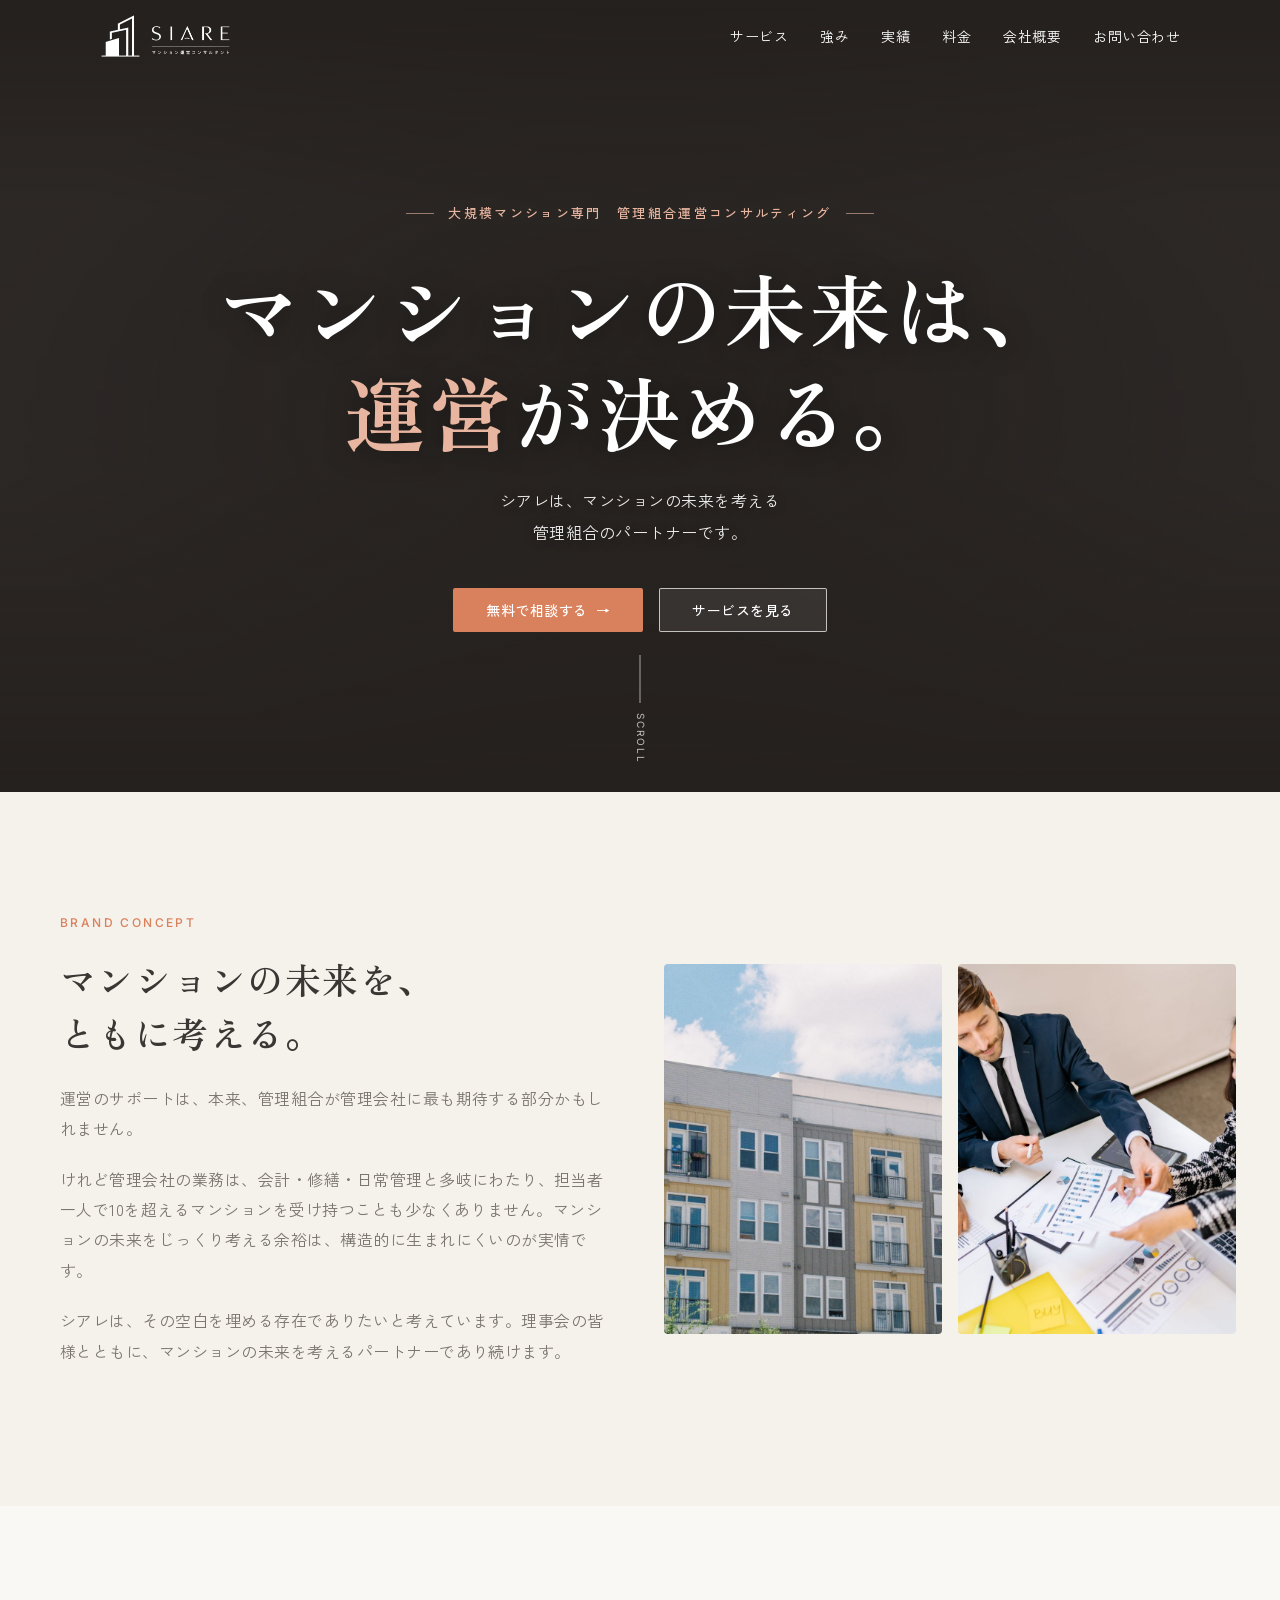
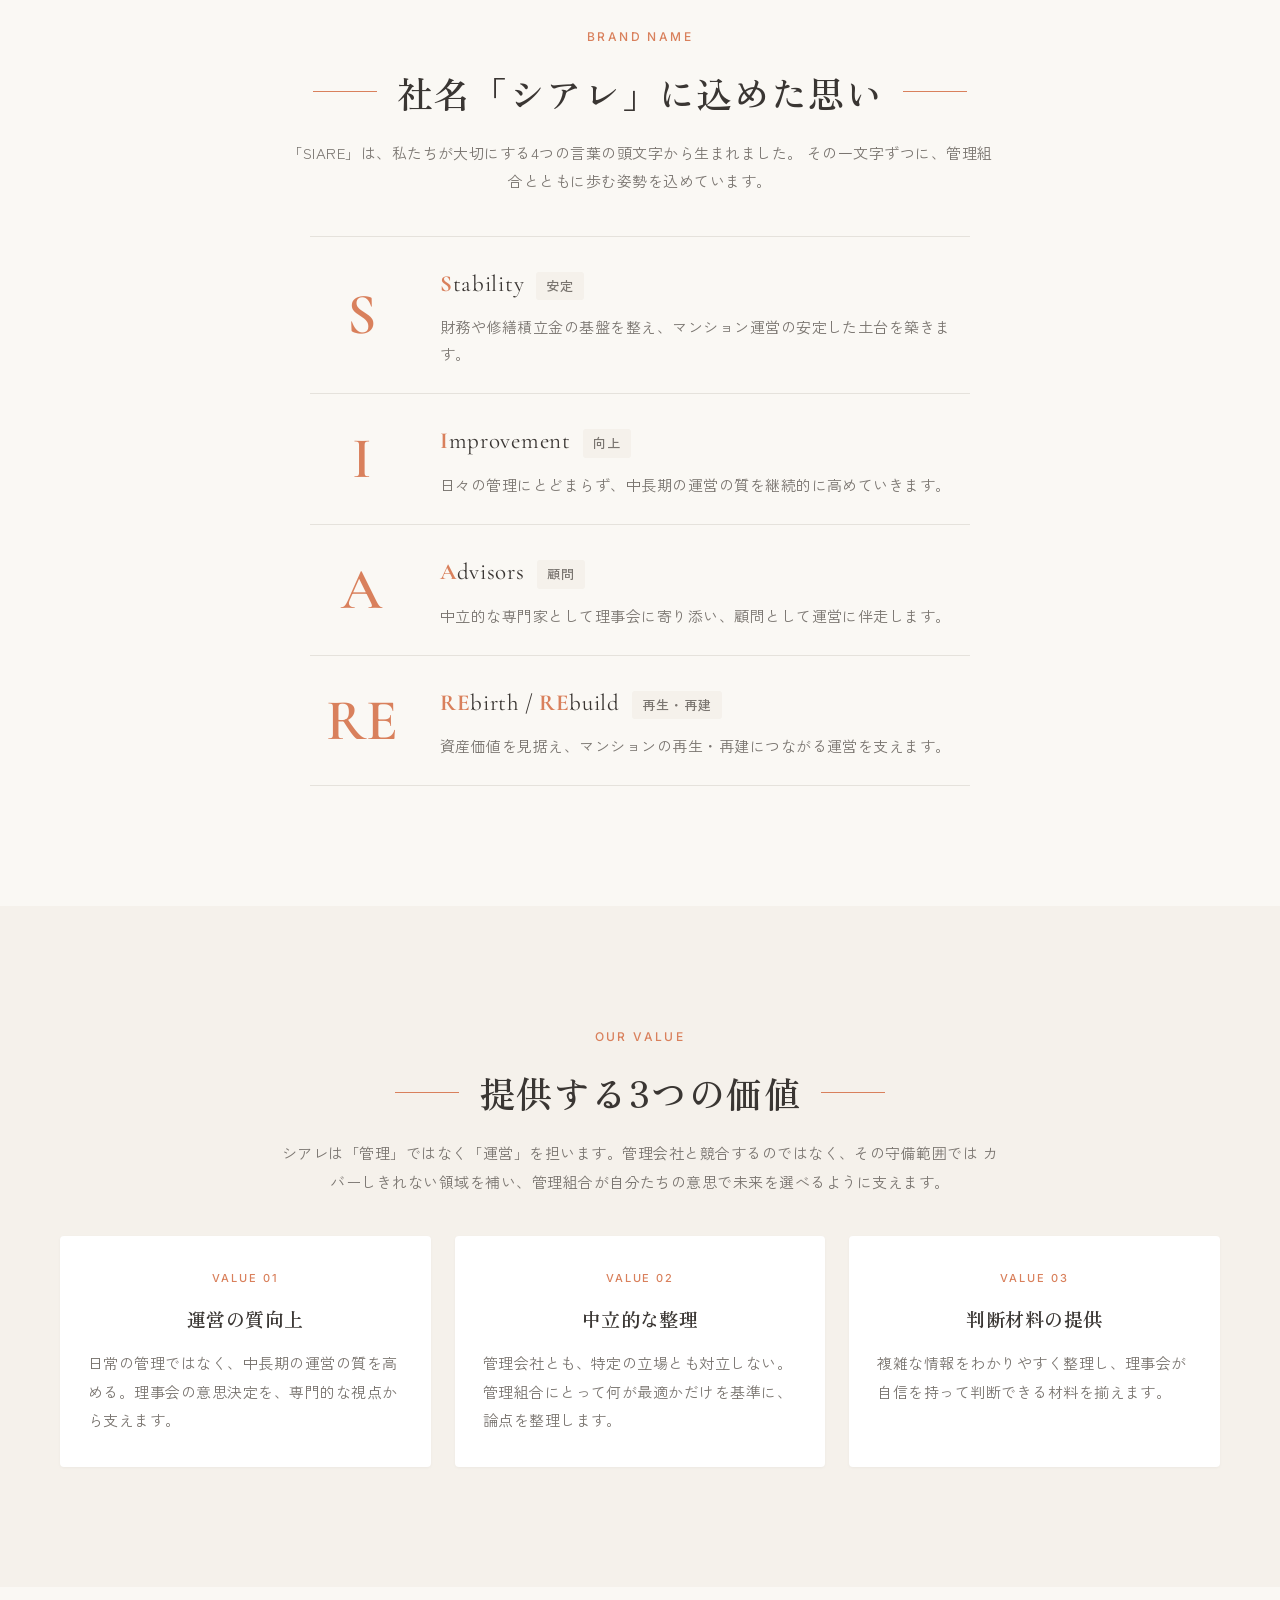
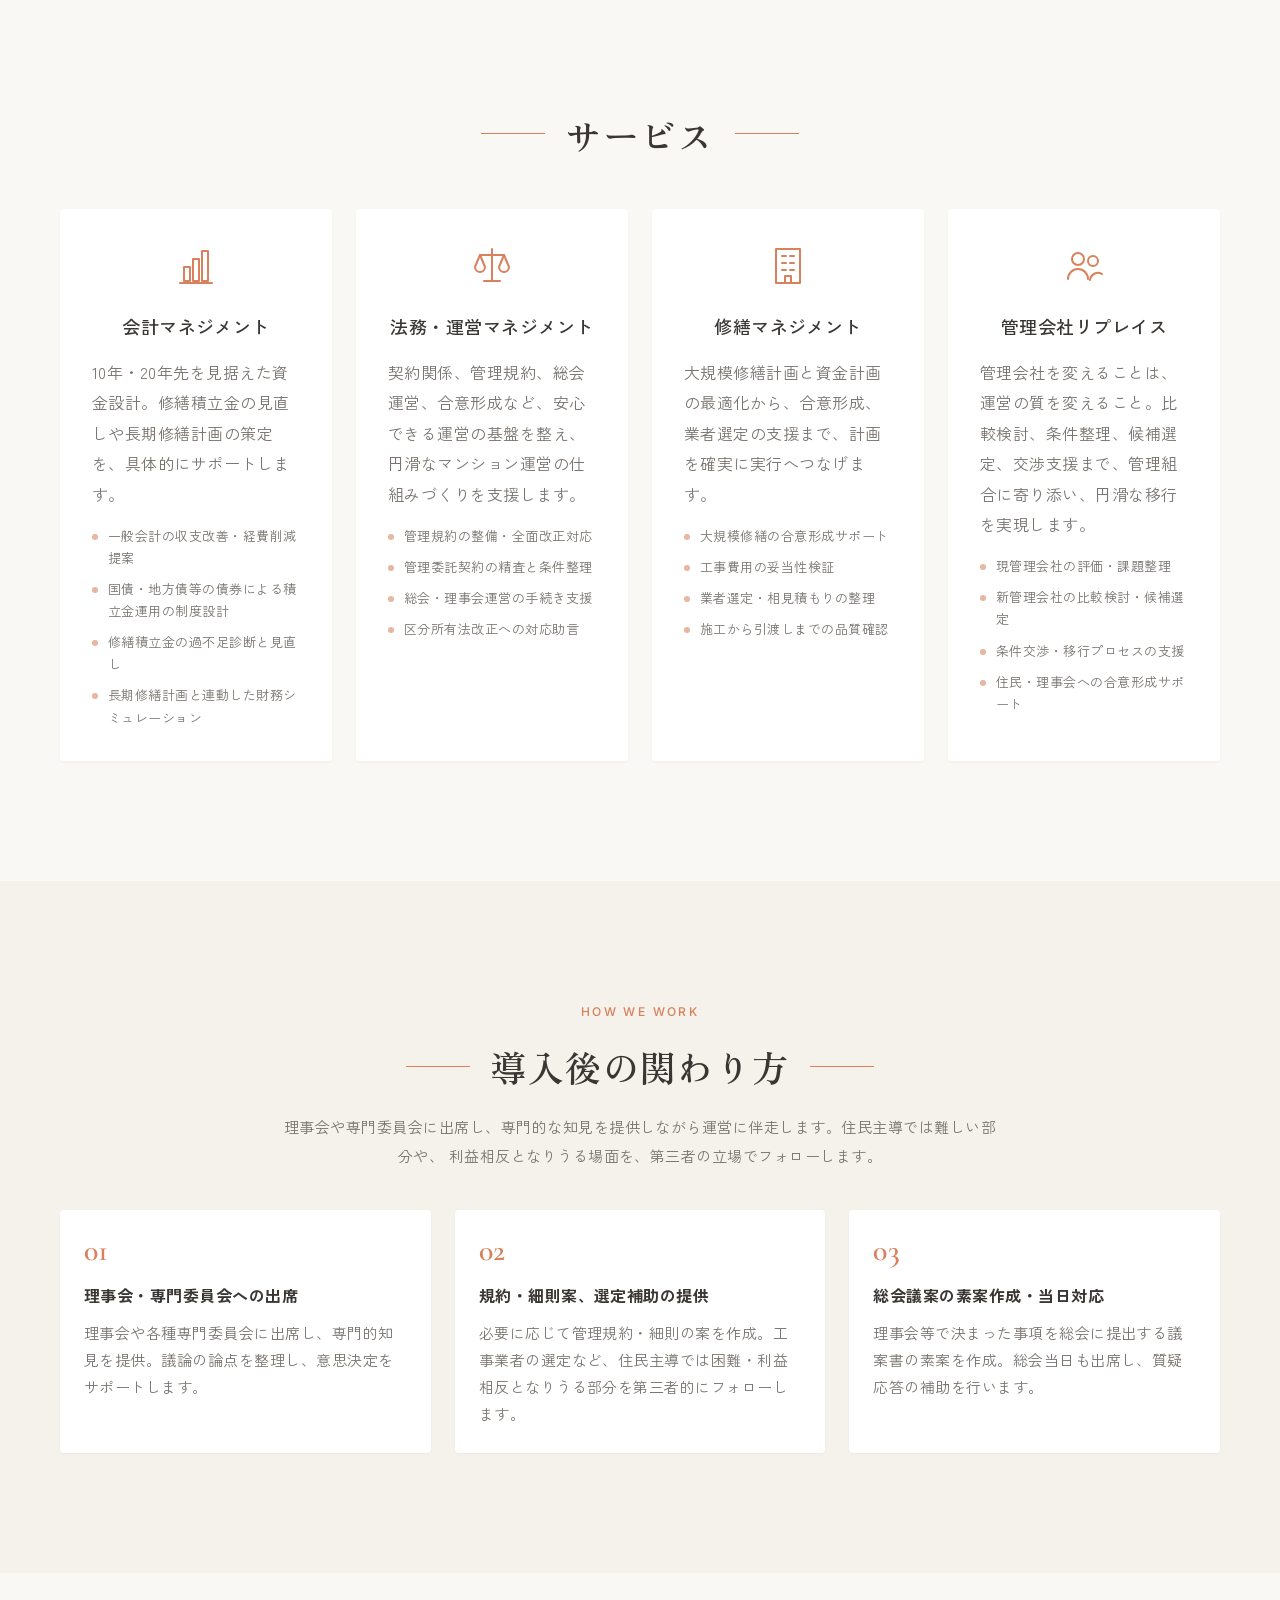
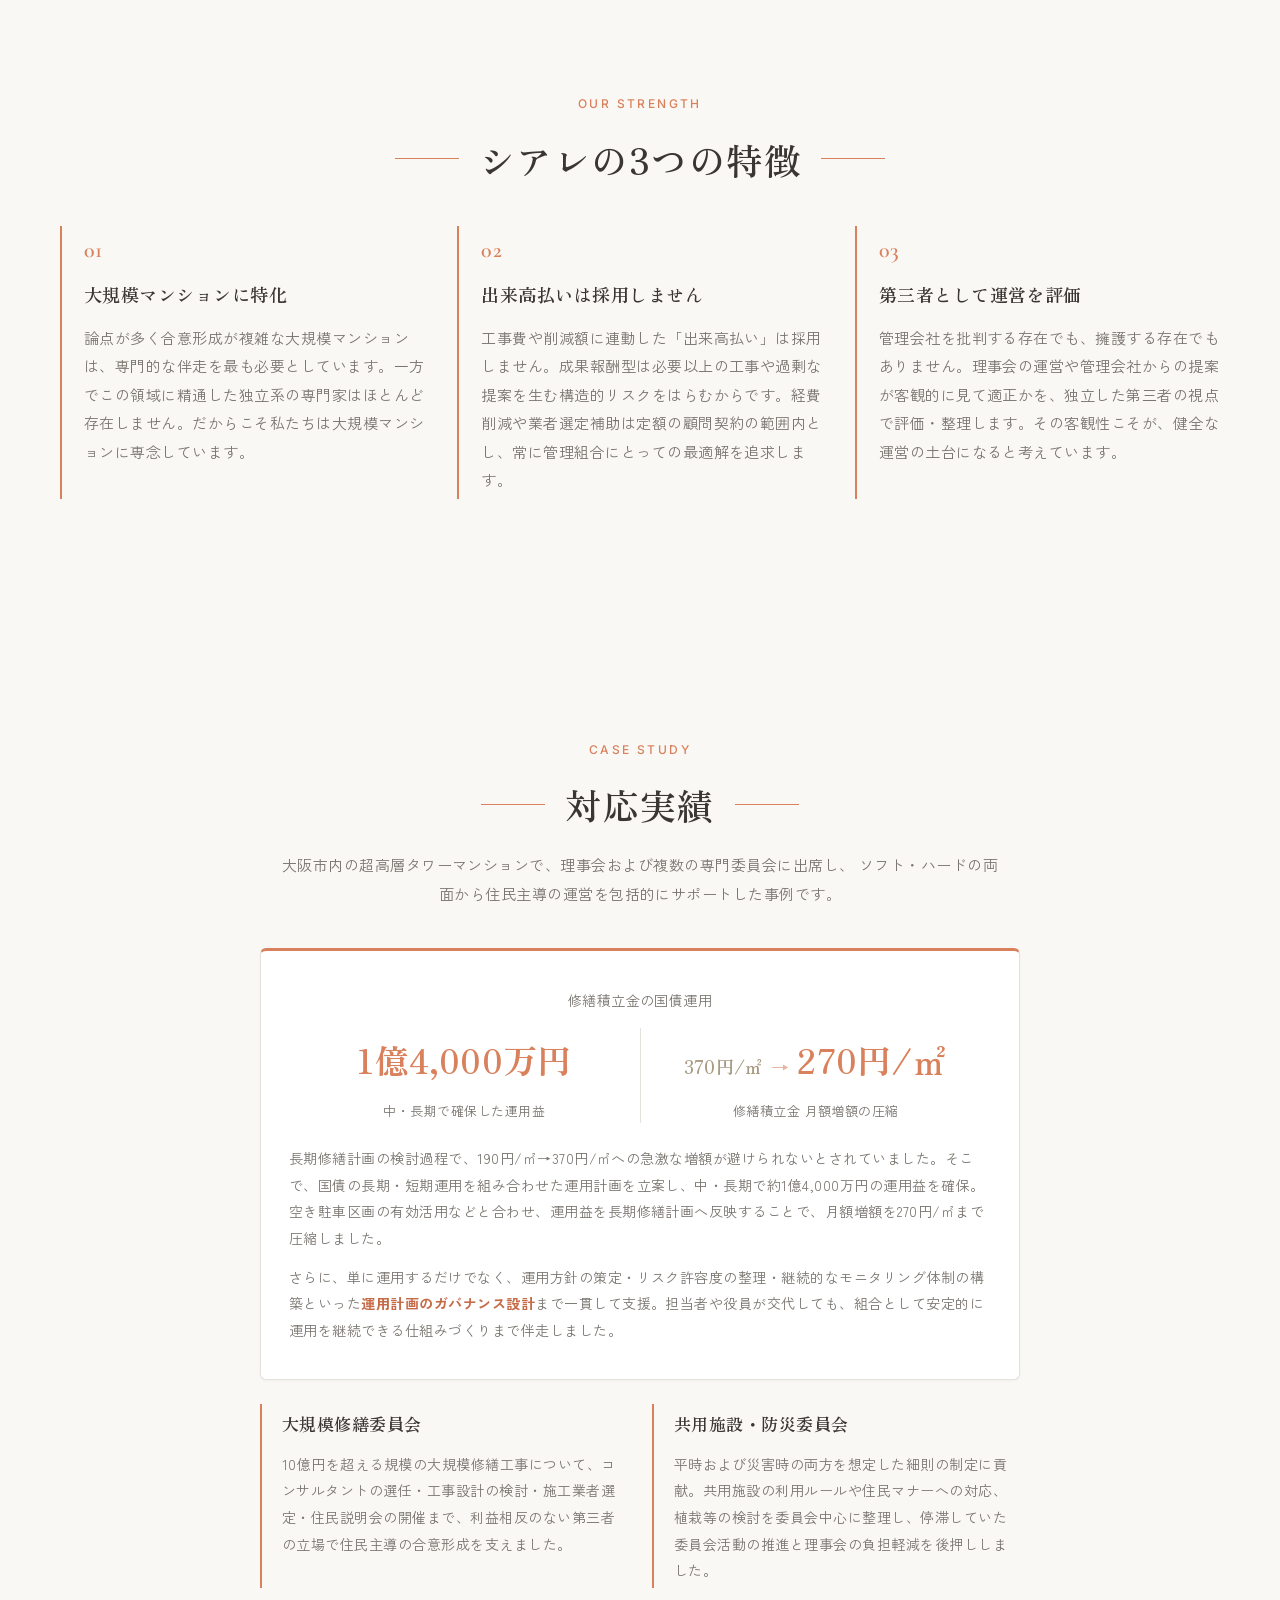
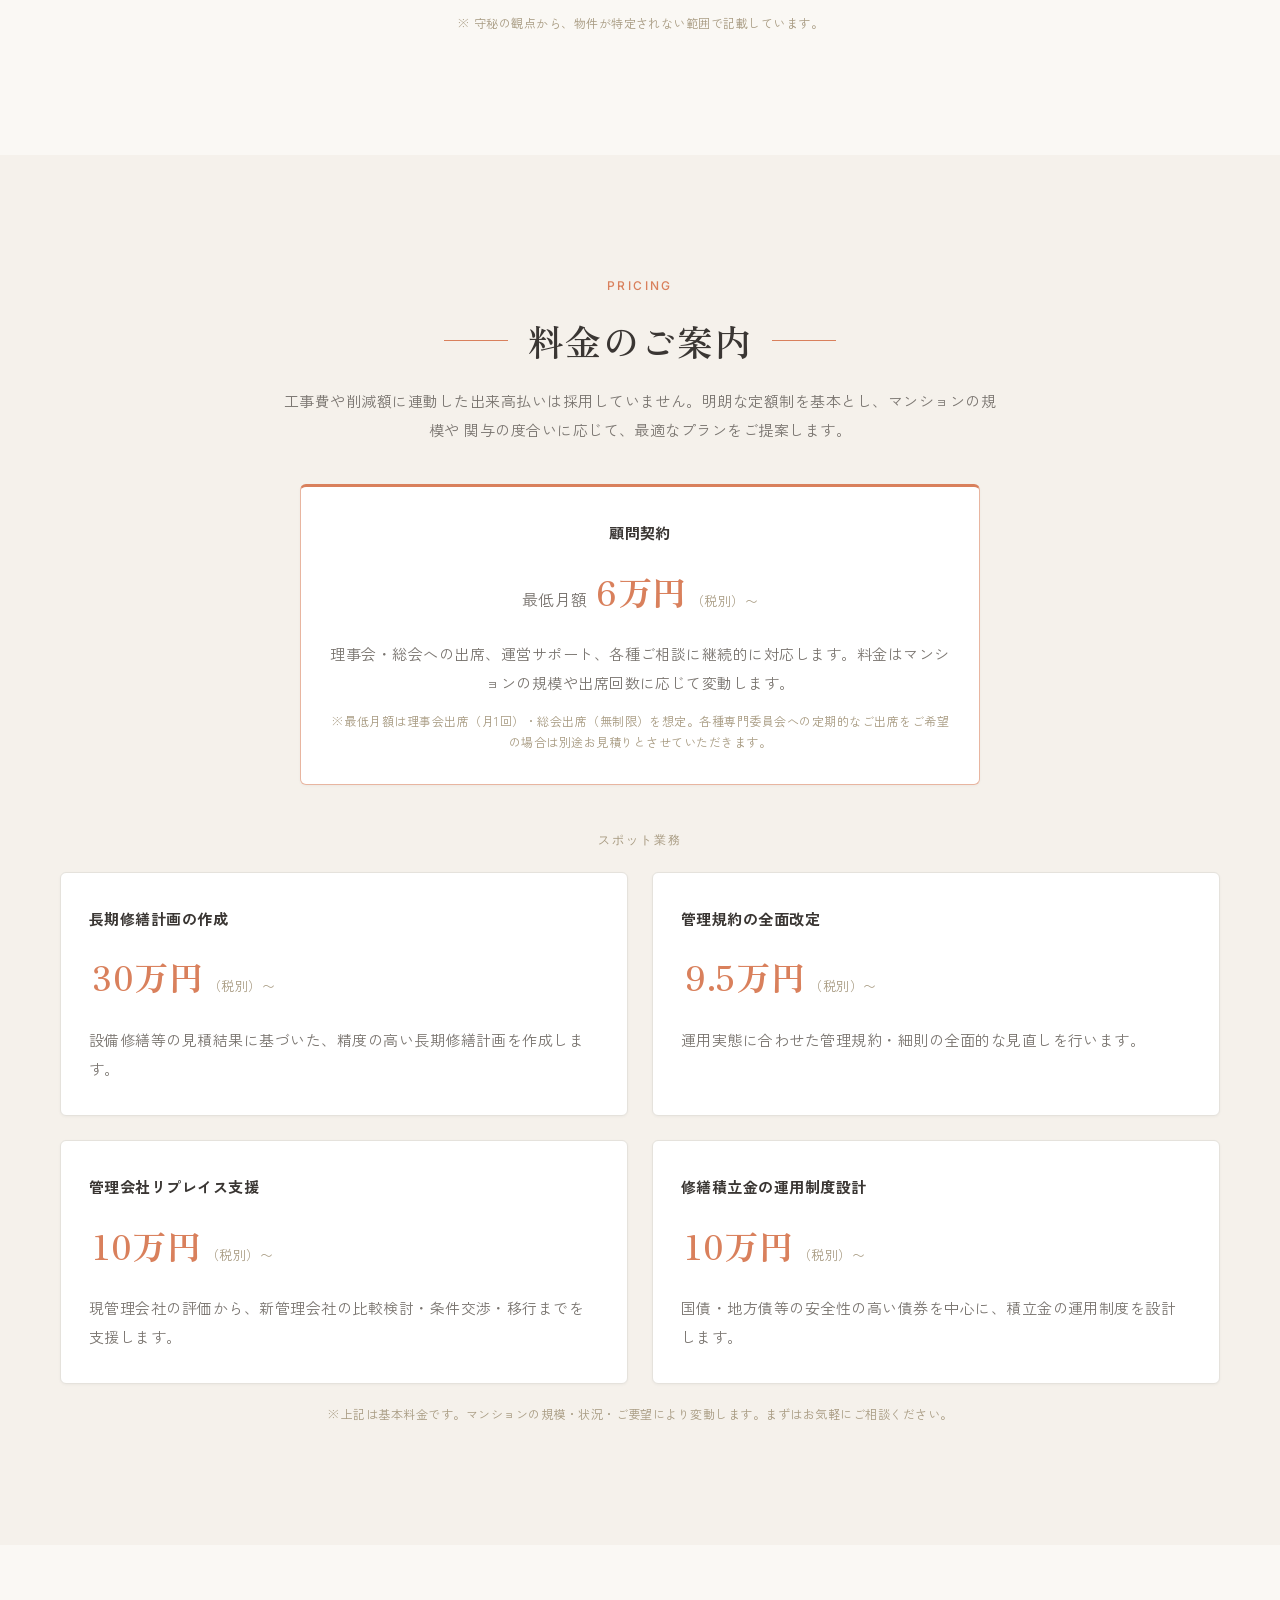
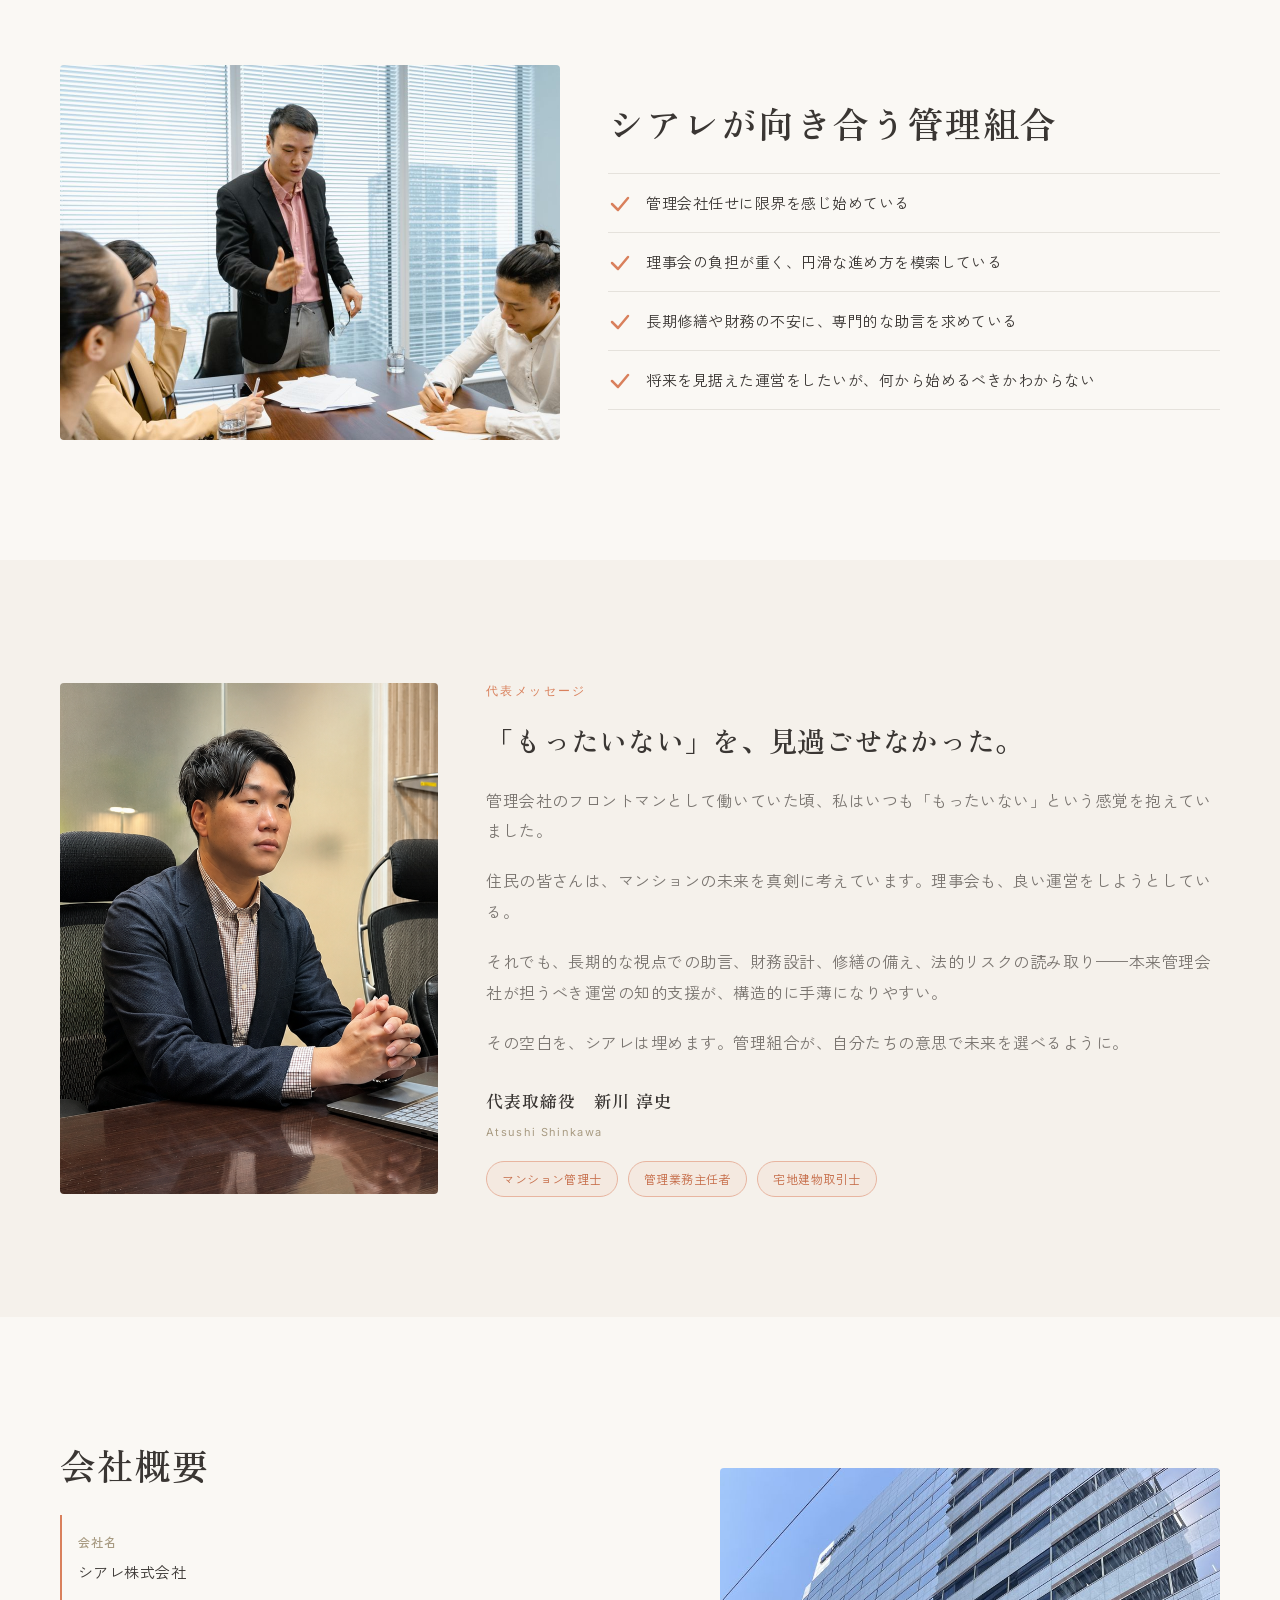
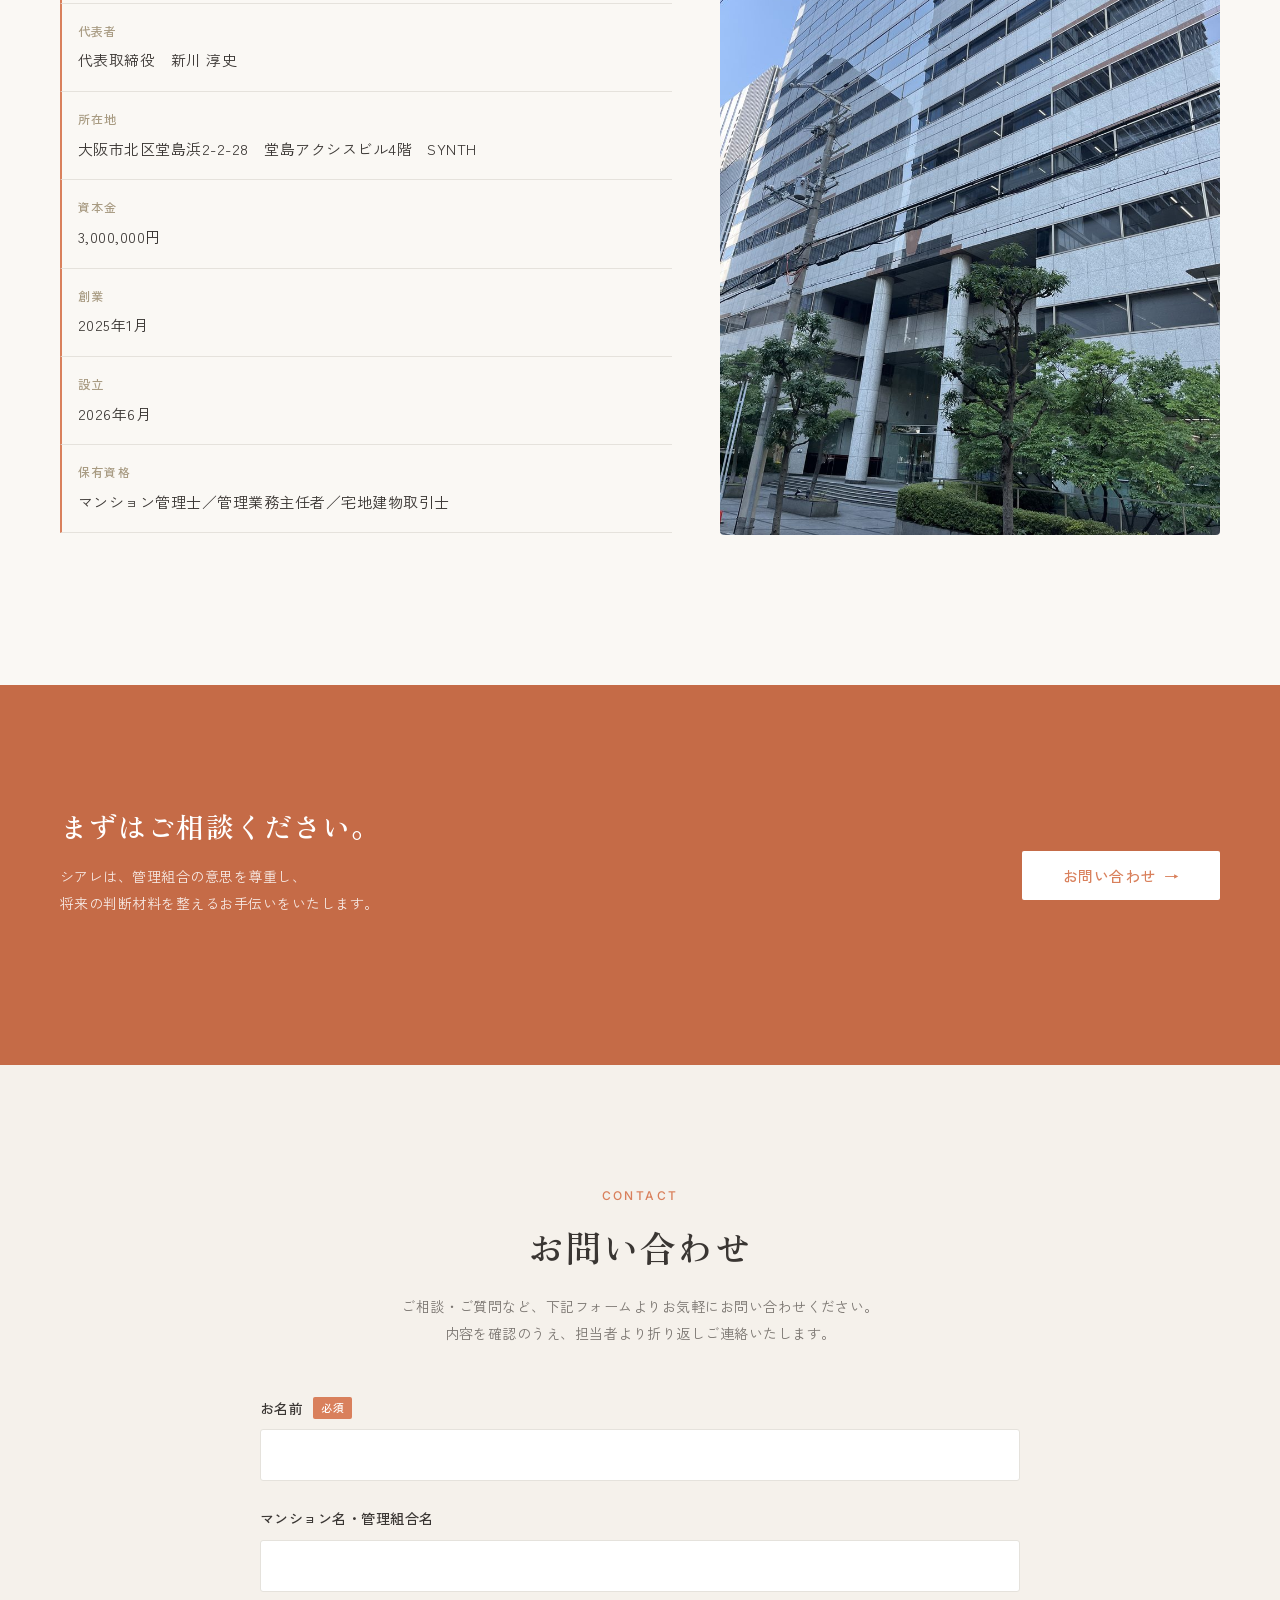
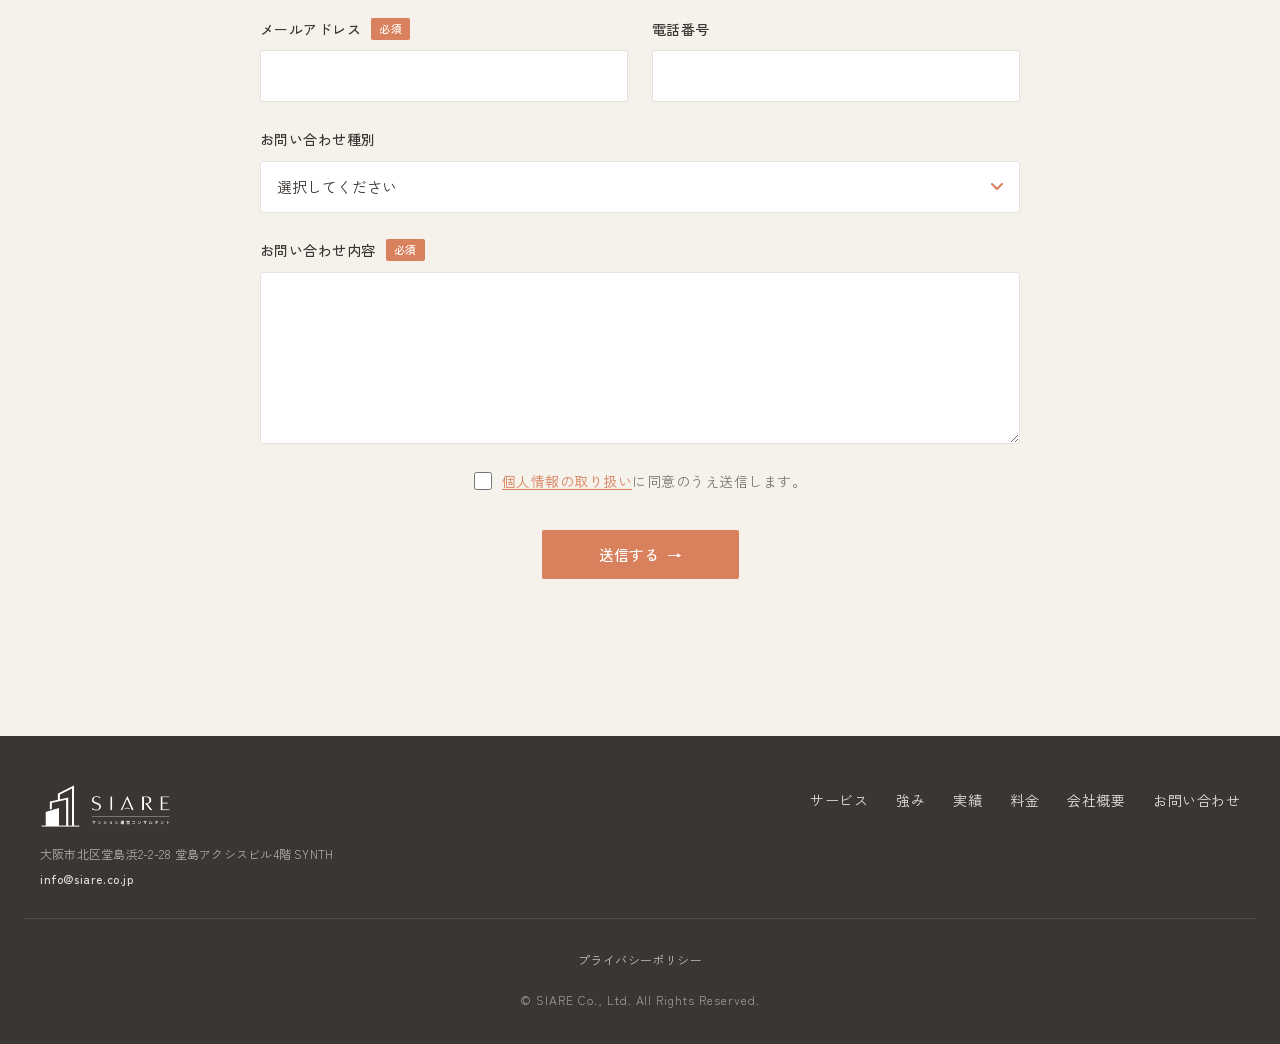
==== commit 472a4f39: "feat(case): 対応実績を更新（戸数削除・国債運用1.4億円・ガバナンス設計を追記） - 物件特定回避のため「約540戸」の記載を削除 - 修繕積立金の国債運用で中・長期に約1億4,000万円" ====
--- a/index.html
+++ b/index.html
@@ -418,16 +418,28 @@
           <p class="label">CASE STUDY</p>
           <h2 class="section-heading section-heading--ruled"><span>対応実績</span></h2>
           <p class="section-lead">
-            大阪市内・約540戸の超高層タワーマンションで、理事会および複数の専門委員会に出席し、
+            大阪市内の超高層タワーマンションで、理事会および複数の専門委員会に出席し、
             ソフト・ハードの両面から住民主導の運営を包括的にサポートした事例です。
           </p>
         </div>
 
         <div class="case__highlight">
-          <p class="case__highlight-label">修繕積立金の月額増額を圧縮</p>
-          <p class="case__highlight-figure">370円/㎡<span class="case__arrow" aria-hidden="true">→</span><strong>270円/㎡</strong></p>
+          <p class="case__highlight-label">修繕積立金の国債運用</p>
+          <div class="case__stats">
+            <div class="case__stat">
+              <p class="case__stat-figure"><strong>1億4,000万円</strong></p>
+              <p class="case__stat-cap">中・長期で確保した運用益</p>
+            </div>
+            <div class="case__stat">
+              <p class="case__stat-figure">370円/㎡<span aria-hidden="true">→</span><strong>270円/㎡</strong></p>
+              <p class="case__stat-cap">修繕積立金 月額増額の圧縮</p>
+            </div>
+          </div>
           <p class="case__highlight-desc">
-            長期修繕計画の検討過程で、190円/㎡→370円/㎡への急激な増額が避けられないとされていました。空き駐車区画の有効活用や、国債の長期・短期運用を組み合わせた運用計画を立案。運用益を反映した独自の長期修繕計画の策定を支援し、他の施策と合わせて270円/㎡まで圧縮しました。
+            長期修繕計画の検討過程で、190円/㎡→370円/㎡への急激な増額が避けられないとされていました。そこで、国債の長期・短期運用を組み合わせた運用計画を立案し、中・長期で約1億4,000万円の運用益を確保。空き駐車区画の有効活用などと合わせ、運用益を長期修繕計画へ反映することで、月額増額を270円/㎡まで圧縮しました。
+          </p>
+          <p class="case__highlight-desc">
+            さらに、単に運用するだけでなく、運用方針の策定・リスク許容度の整理・継続的なモニタリング体制の構築といった<strong class="case__em">運用計画のガバナンス設計</strong>まで一貫して支援。担当者や役員が交代しても、組合として安定的に運用を継続できる仕組みづくりまで伴走しました。
           </p>
         </div>
 
--- a/css/style.css
+++ b/css/style.css
@@ -1762,6 +1762,42 @@
   line-height: 1.9;
   color: var(--color-text-secondary);
   text-align: left;
+  margin-bottom: 12px;
+}
+.case__highlight-desc:last-child {
+  margin-bottom: 0;
+}
+.case__em {
+  color: var(--color-terracotta-dark);
+  font-weight: 700;
+}
+.case__stats {
+  display: flex;
+  flex-direction: column;
+  gap: 18px;
+  margin-bottom: 22px;
+}
+.case__stat-figure {
+  font-family: var(--font-jp-serif);
+  font-size: 18px;
+  font-weight: 600;
+  color: var(--color-text-muted);
+  letter-spacing: 0.01em;
+  margin-bottom: 6px;
+  white-space: nowrap;
+}
+.case__stat-figure strong {
+  font-size: 30px;
+  font-weight: 700;
+  color: var(--color-terracotta);
+}
+.case__stat-figure span {
+  margin: 0 8px;
+  color: var(--color-terracotta-light);
+}
+.case__stat-cap {
+  font-size: 13px;
+  color: var(--color-text-secondary);
 }
 .case__grid {
   max-width: 760px;
@@ -1960,6 +1996,21 @@
   .case__highlight-figure strong {
     font-size: 44px;
   }
+  .case__stats {
+    flex-direction: row;
+    justify-content: center;
+    gap: 0;
+  }
+  .case__stat {
+    flex: 1;
+    padding: 0 28px;
+  }
+  .case__stat + .case__stat {
+    border-left: 1px solid var(--color-line-light);
+  }
+  .case__stat-figure strong {
+    font-size: 34px;
+  }
   .legal {
     padding: calc(var(--header-height) + 64px) 40px 96px;
   }
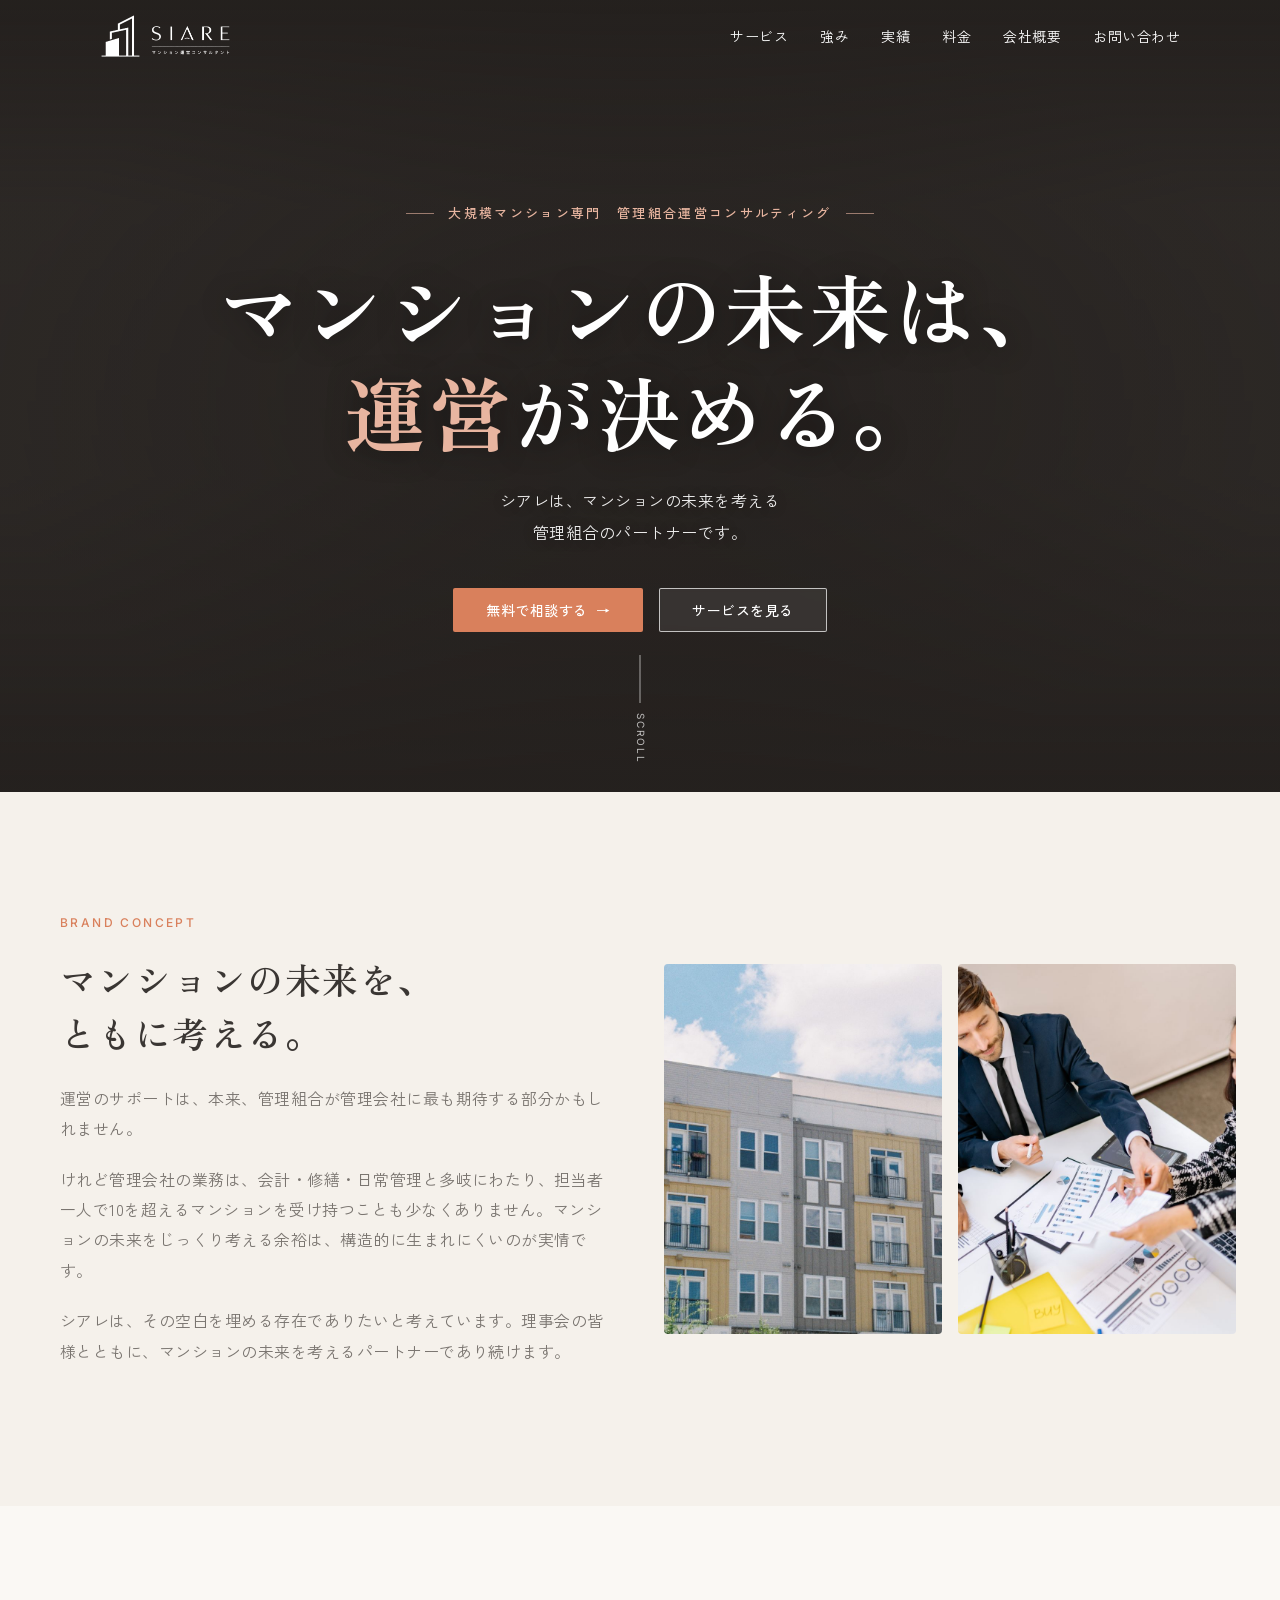
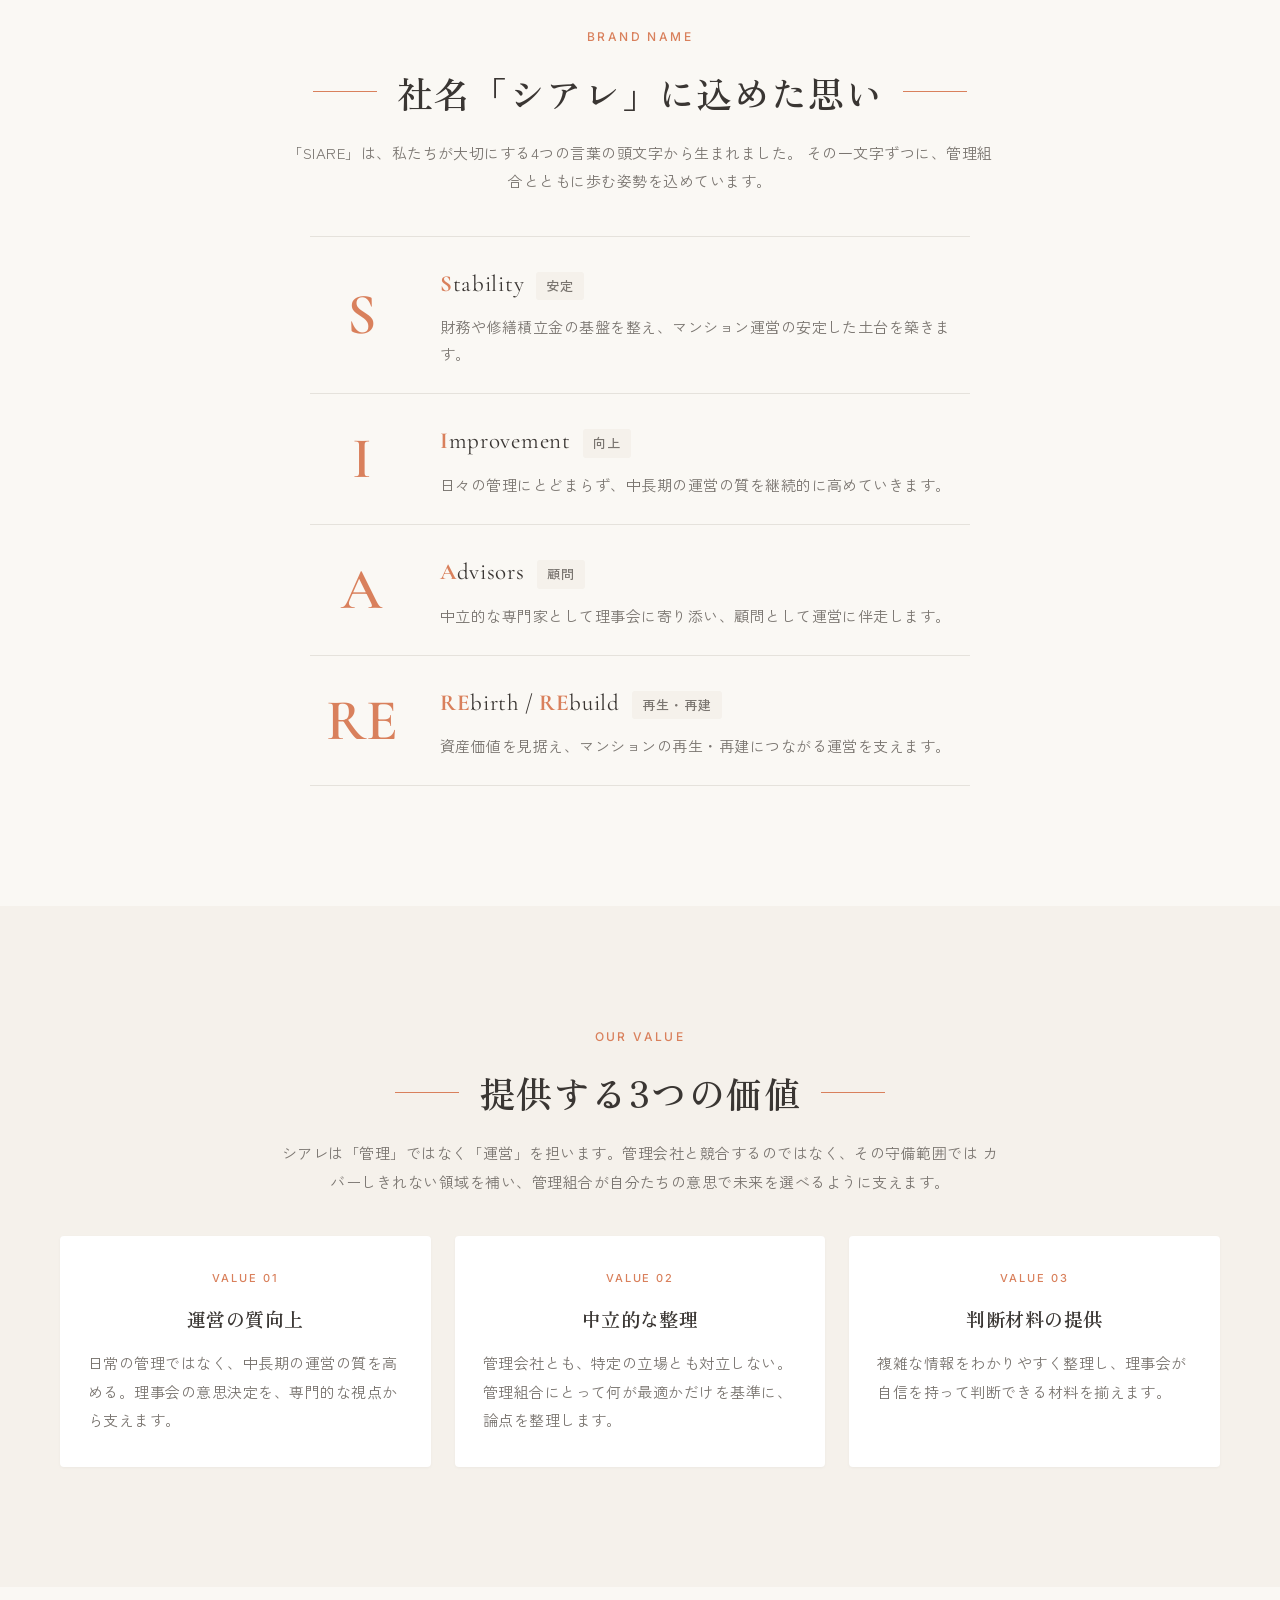
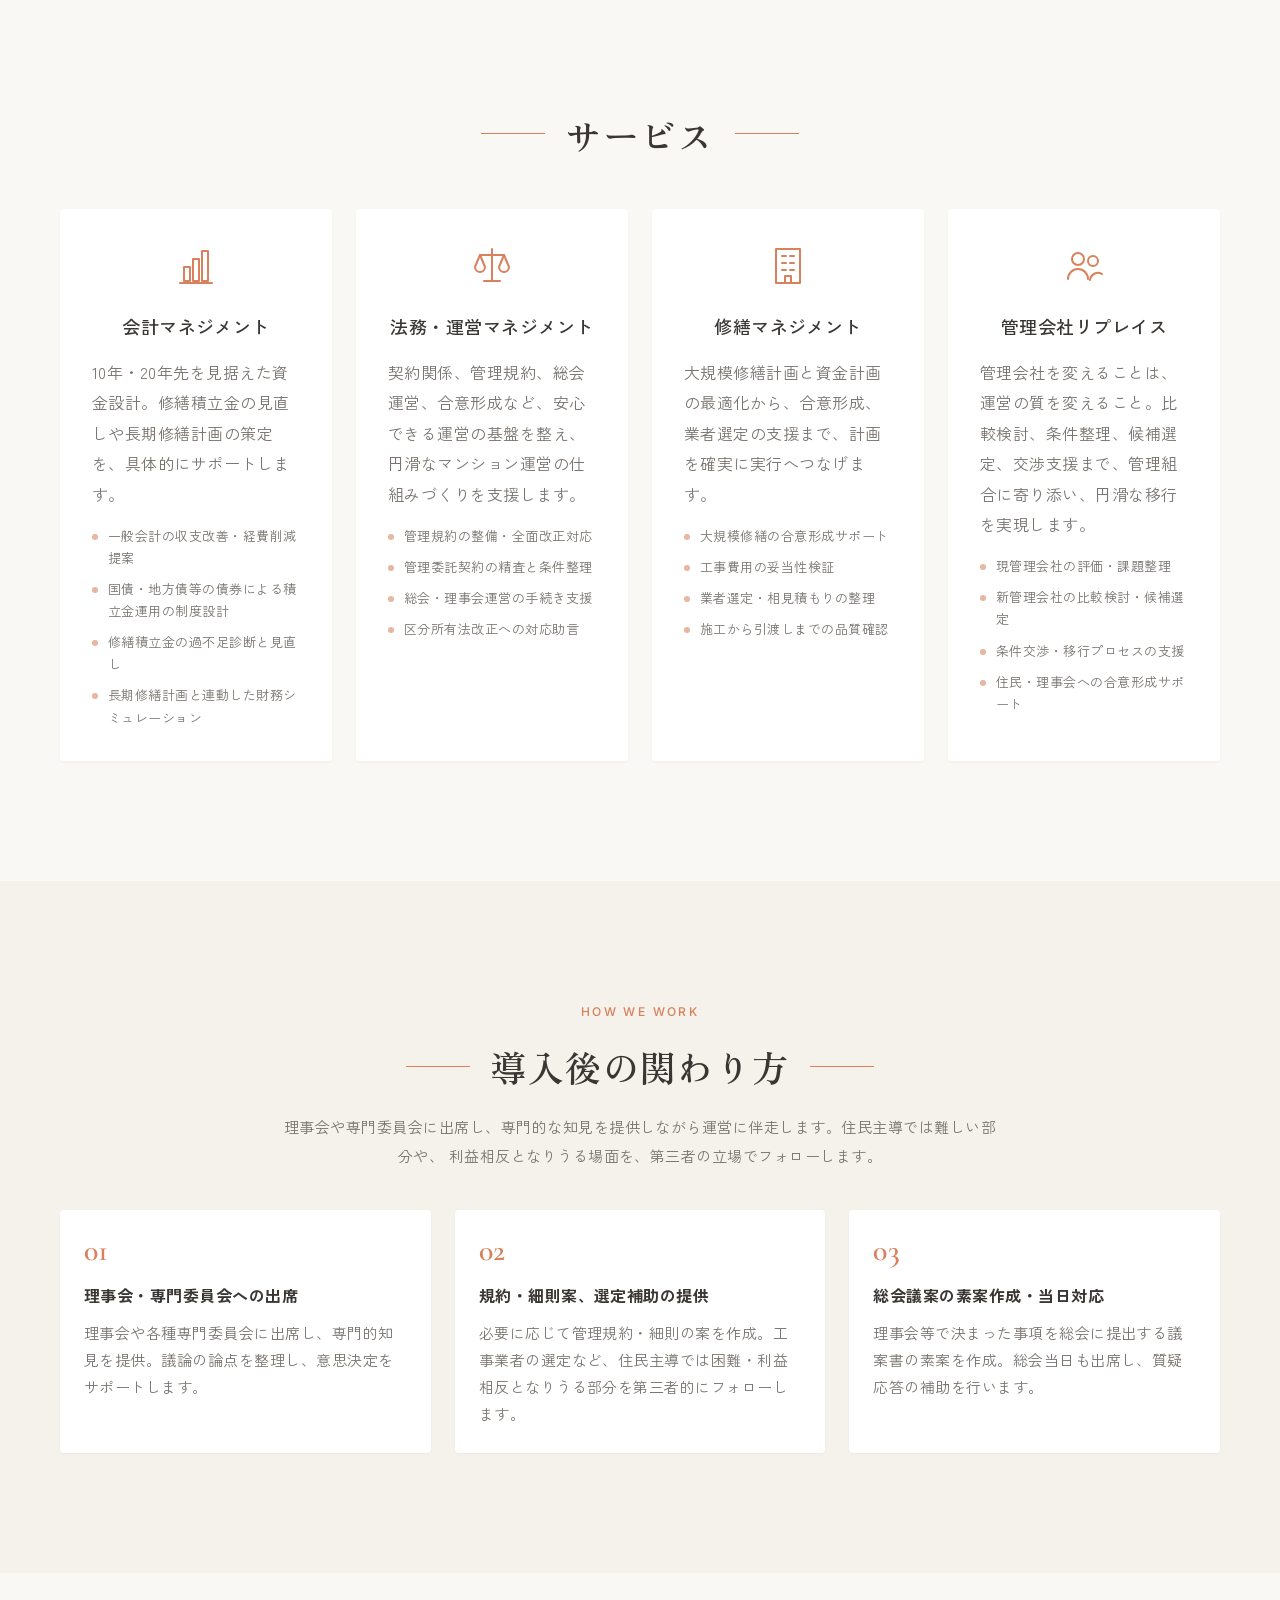
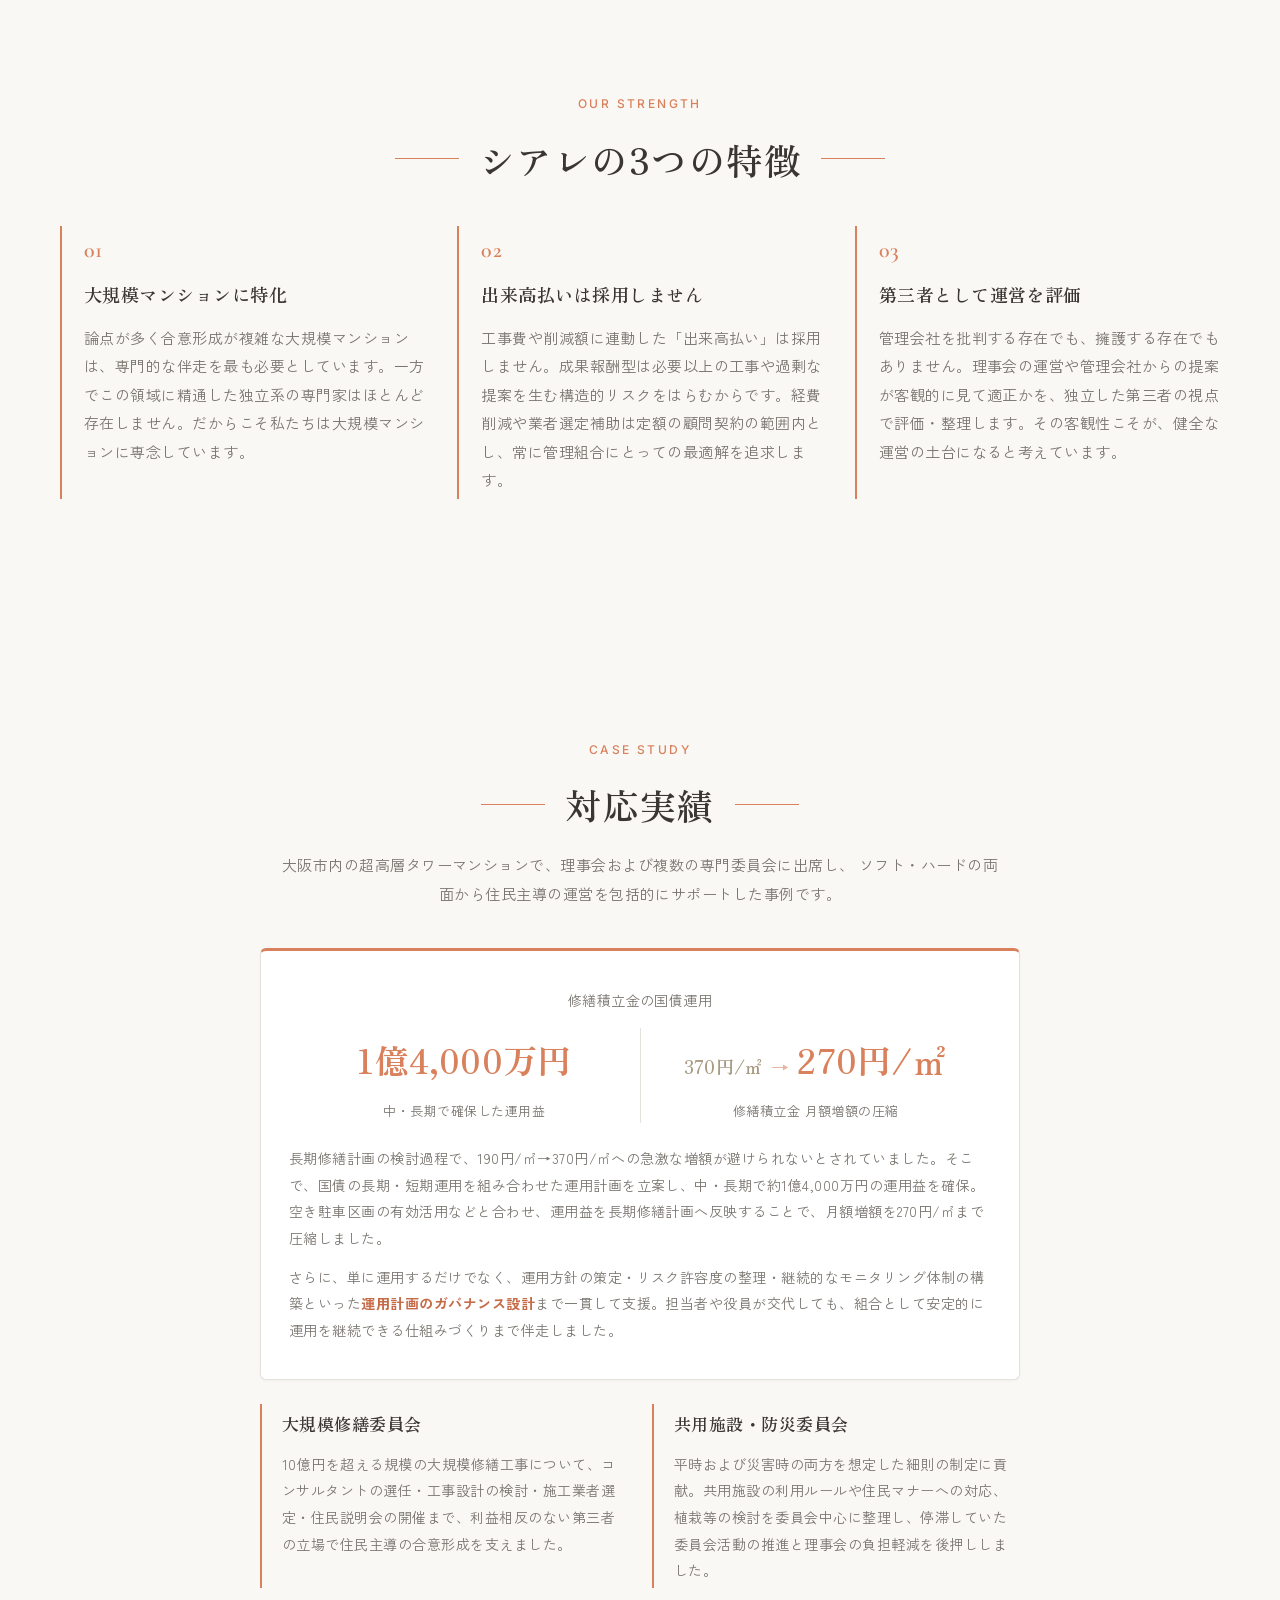
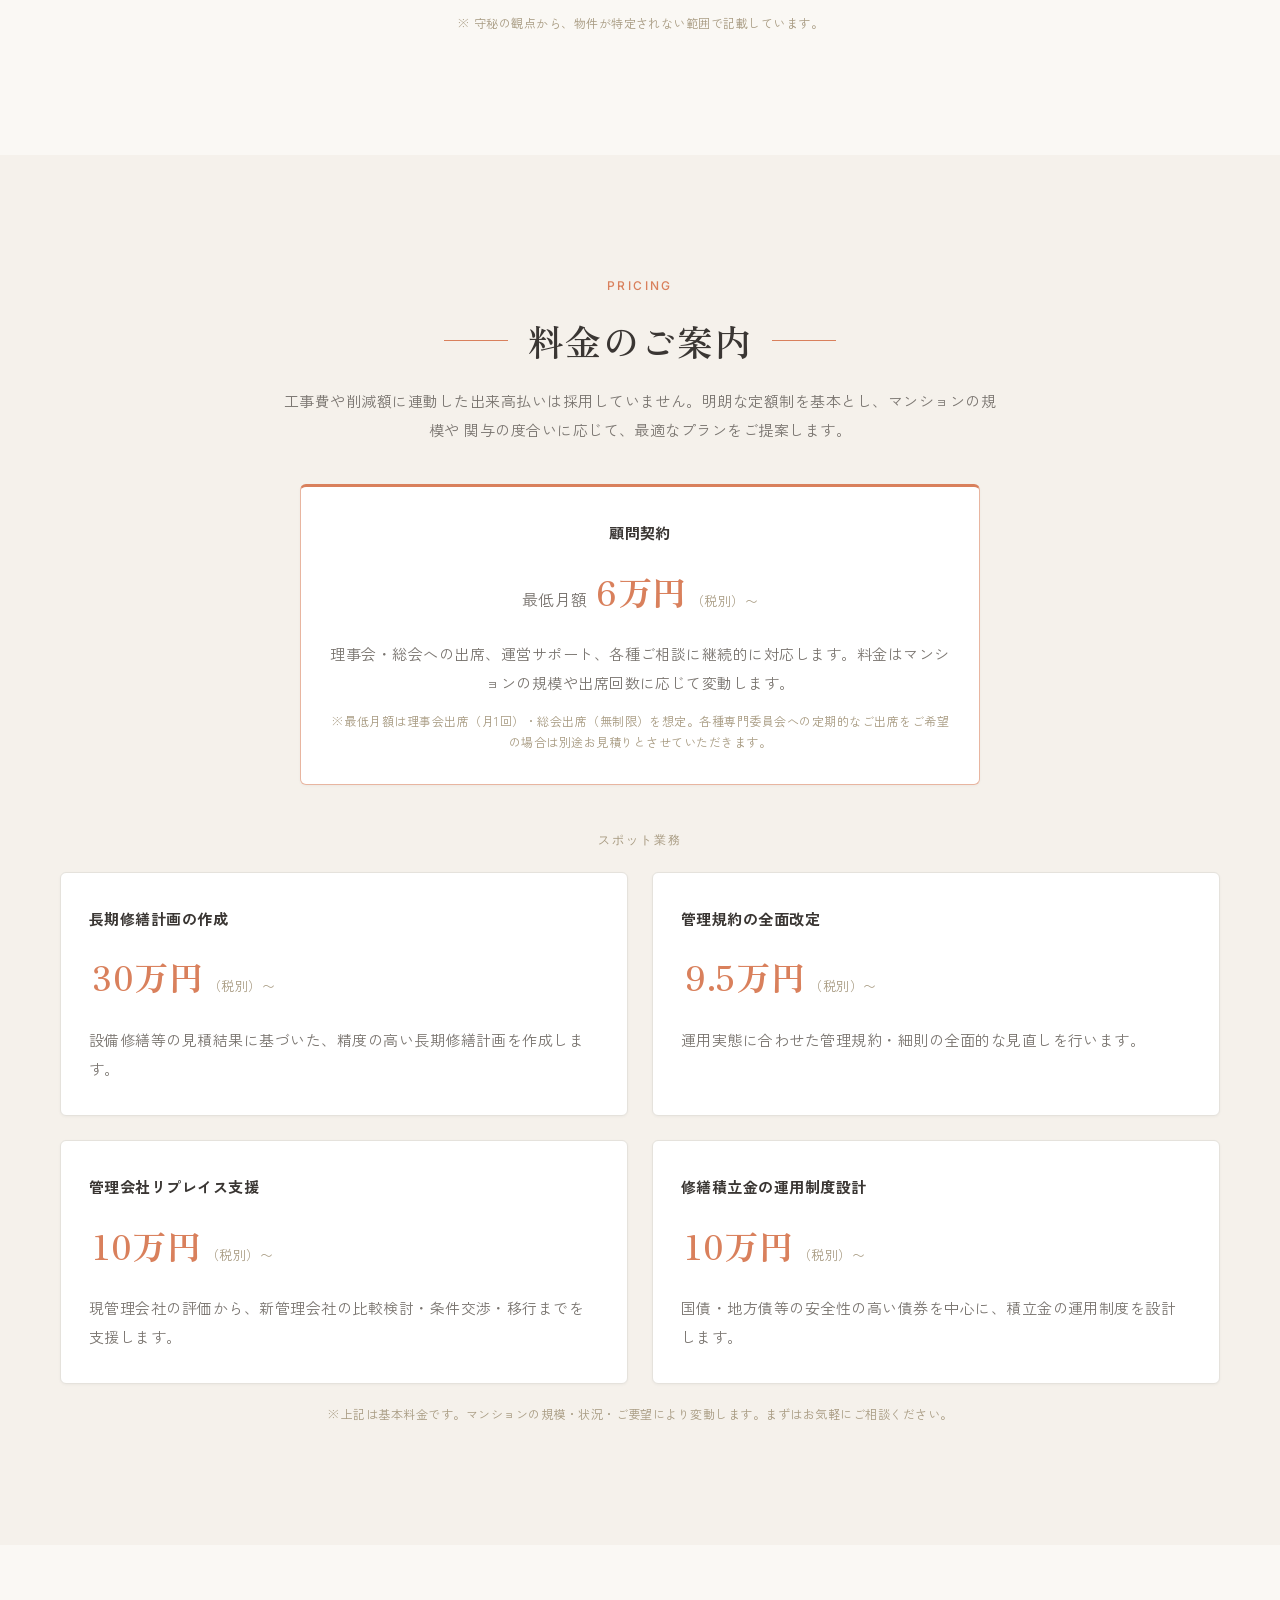
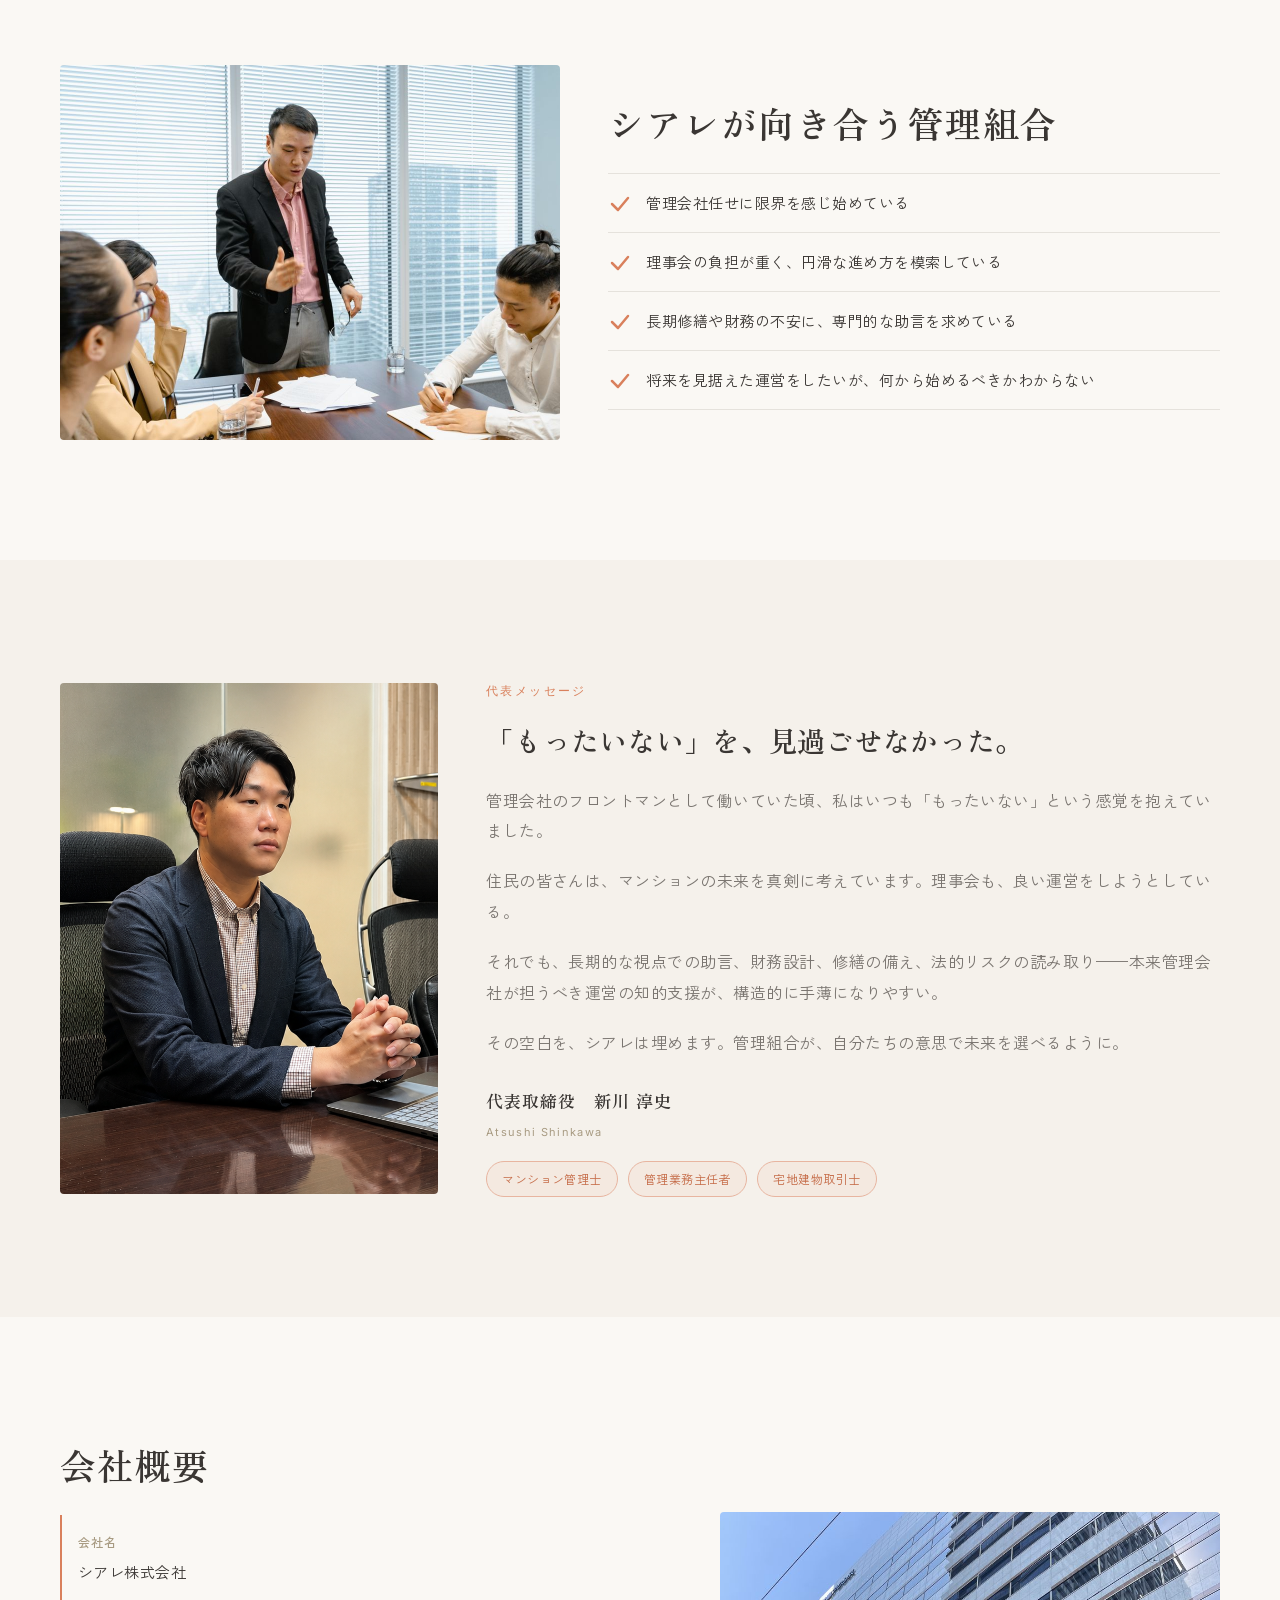
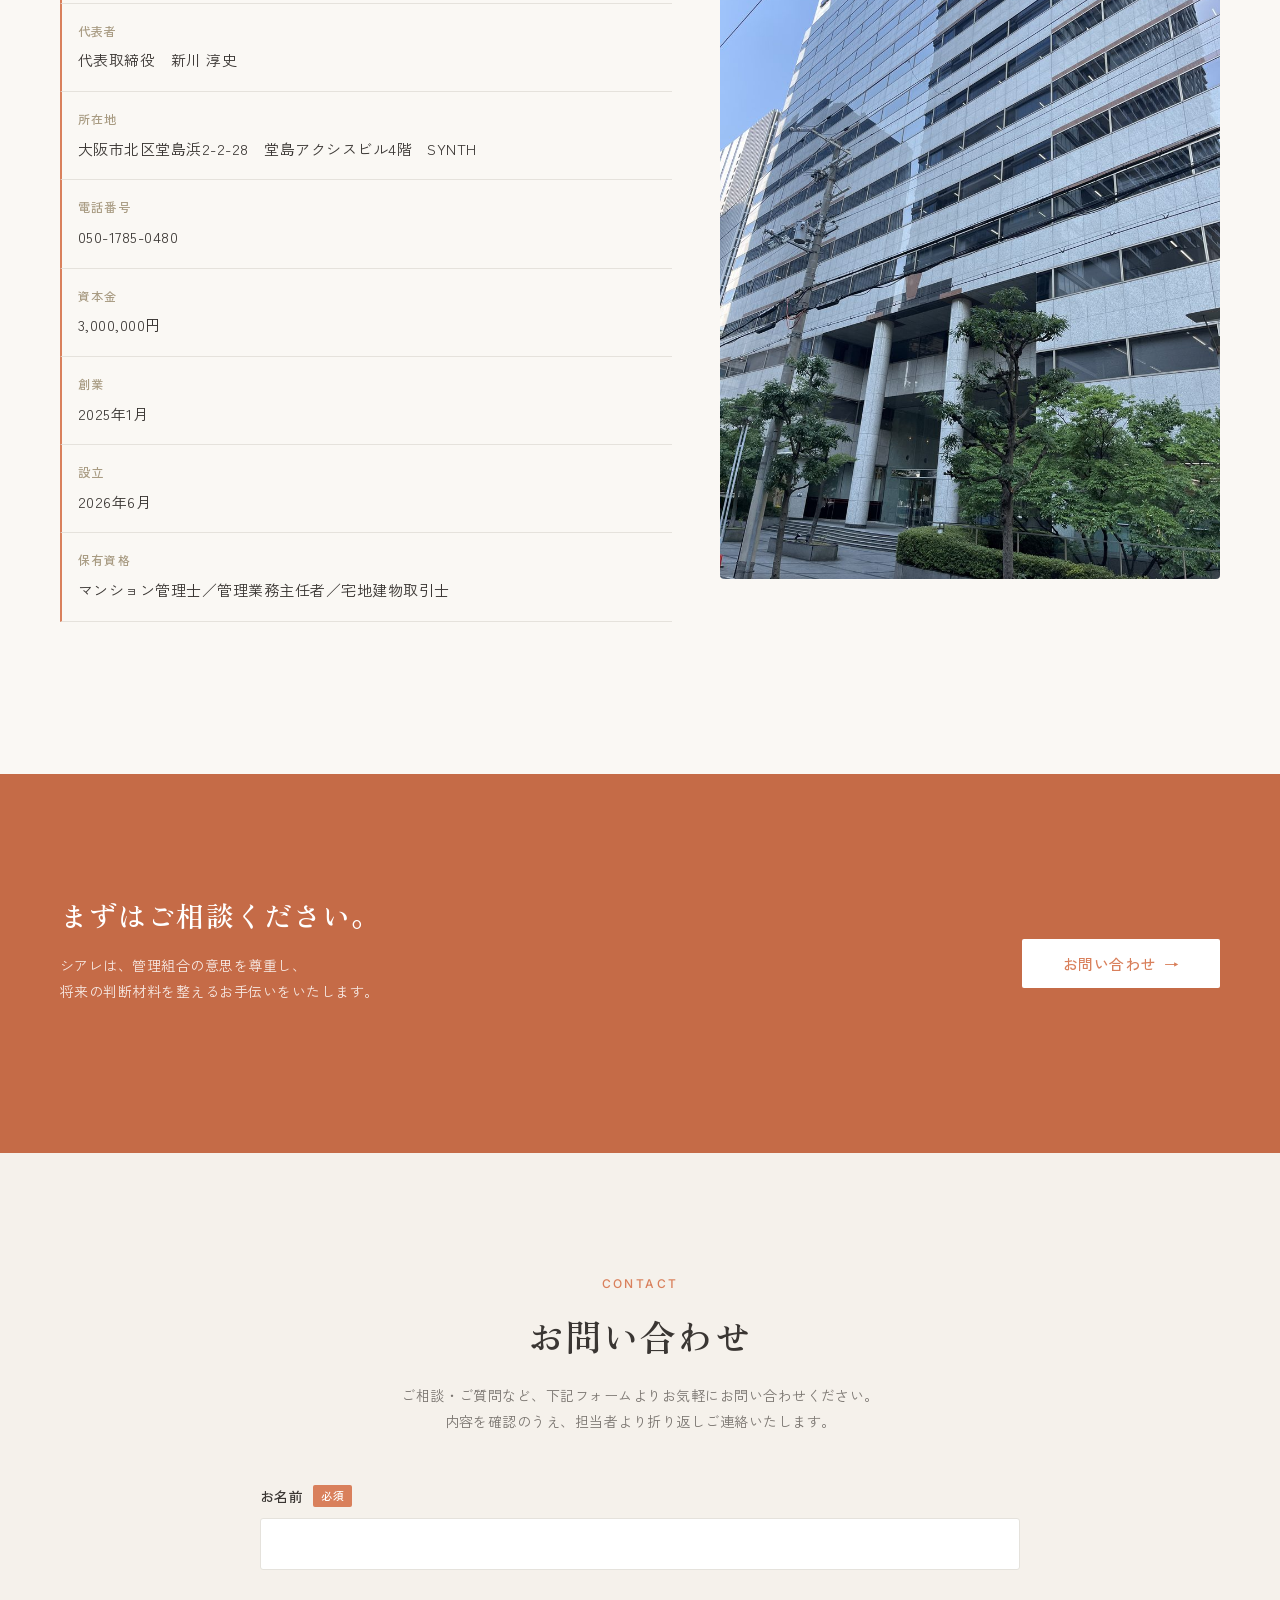
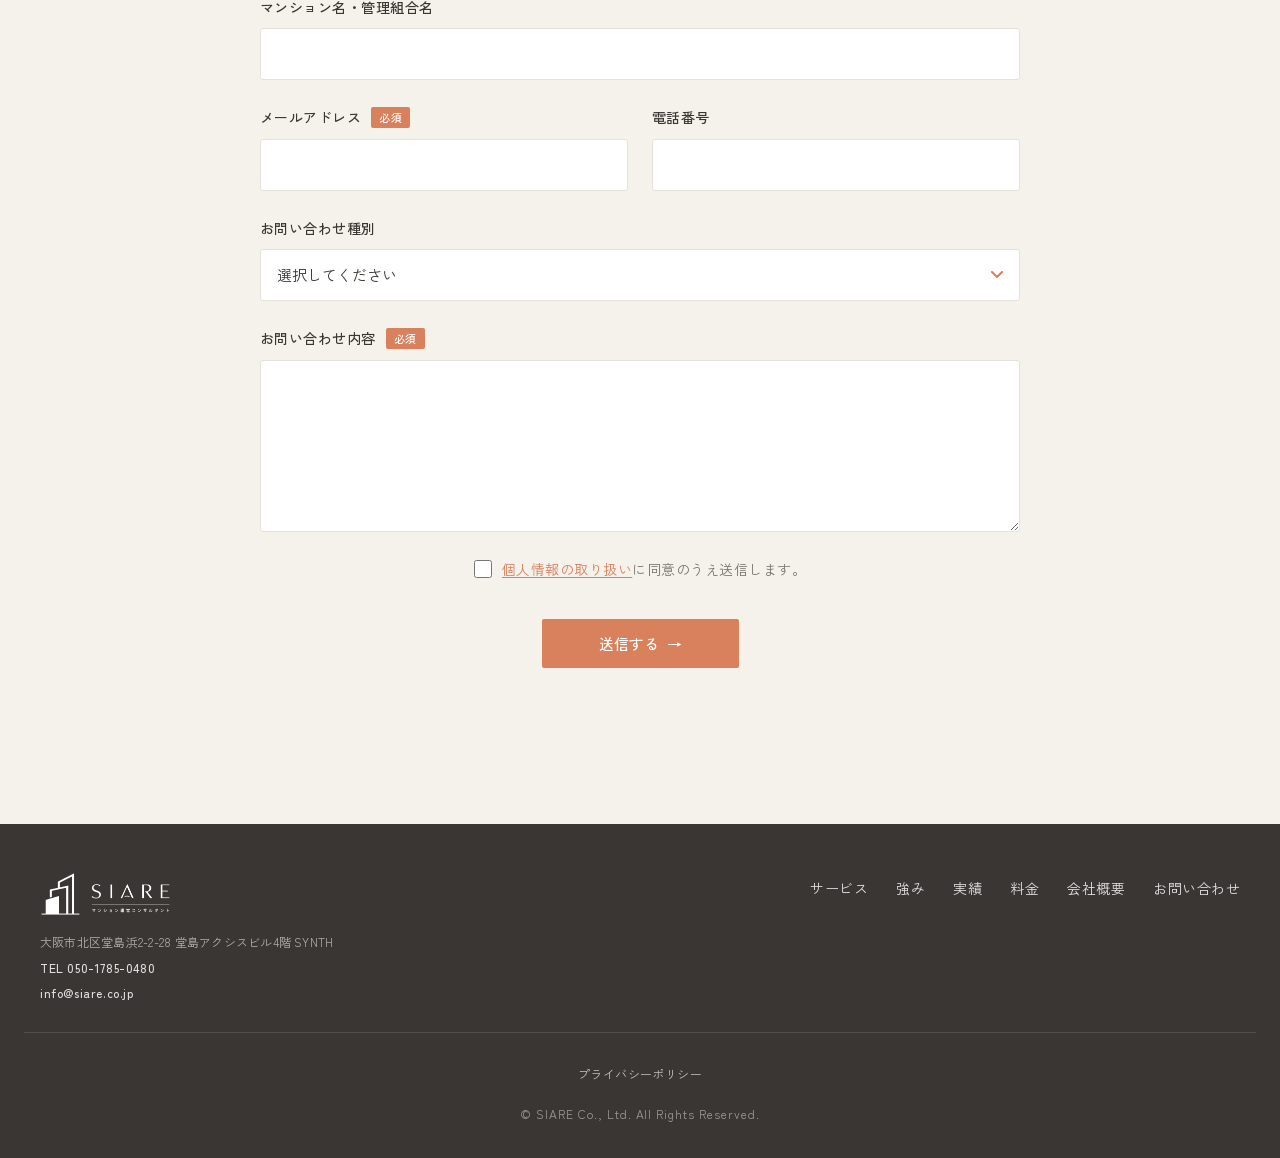
==== commit 8493327b: "feat: 法人代表電話(050-1785-0480)を会社概要・フッター・構造化データに追加 会社概要に電話番号行、index/privacyのフッターにTEL、Organizationの 構造化デ" ====
--- a/index.html
+++ b/index.html
@@ -33,6 +33,7 @@
     "logo": "https://www.siare.co.jp/images/logo.png",
     "image": "https://www.siare.co.jp/images/og-image.jpg",
     "email": "info@siare.co.jp",
+    "telephone": "+81-50-1785-0480",
     "description": "会計・法務・修繕の三軸から、大規模マンション管理組合の運営を総合的に支えるコンサルティング会社。",
     "address": {
       "@type": "PostalAddress",
@@ -608,6 +609,10 @@
               <dd>大阪市北区堂島浜2-2-28　堂島アクシスビル4階　SYNTH</dd>
             </div>
             <div class="company__row">
+              <dt>電話番号</dt>
+              <dd><a href="tel:05017850480">050-1785-0480</a></dd>
+            </div>
+            <div class="company__row">
               <dt>資本金</dt>
               <dd>3,000,000円</dd>
             </div>
@@ -748,6 +753,7 @@
         <img class="brand__img brand__img--footer" src="images/logo.png" alt="SIARE マンション運営コンサルタント" width="1040" height="349">
         <p class="footer-contact">
           <span class="footer-contact__addr">大阪市北区堂島浜2-2-28 堂島アクシスビル4階 SYNTH</span>
+          <a class="footer-contact__link" href="tel:05017850480">TEL 050-1785-0480</a>
           <a class="footer-contact__link" href="mailto:info@siare.co.jp">info@siare.co.jp</a>
         </p>
       </div>
